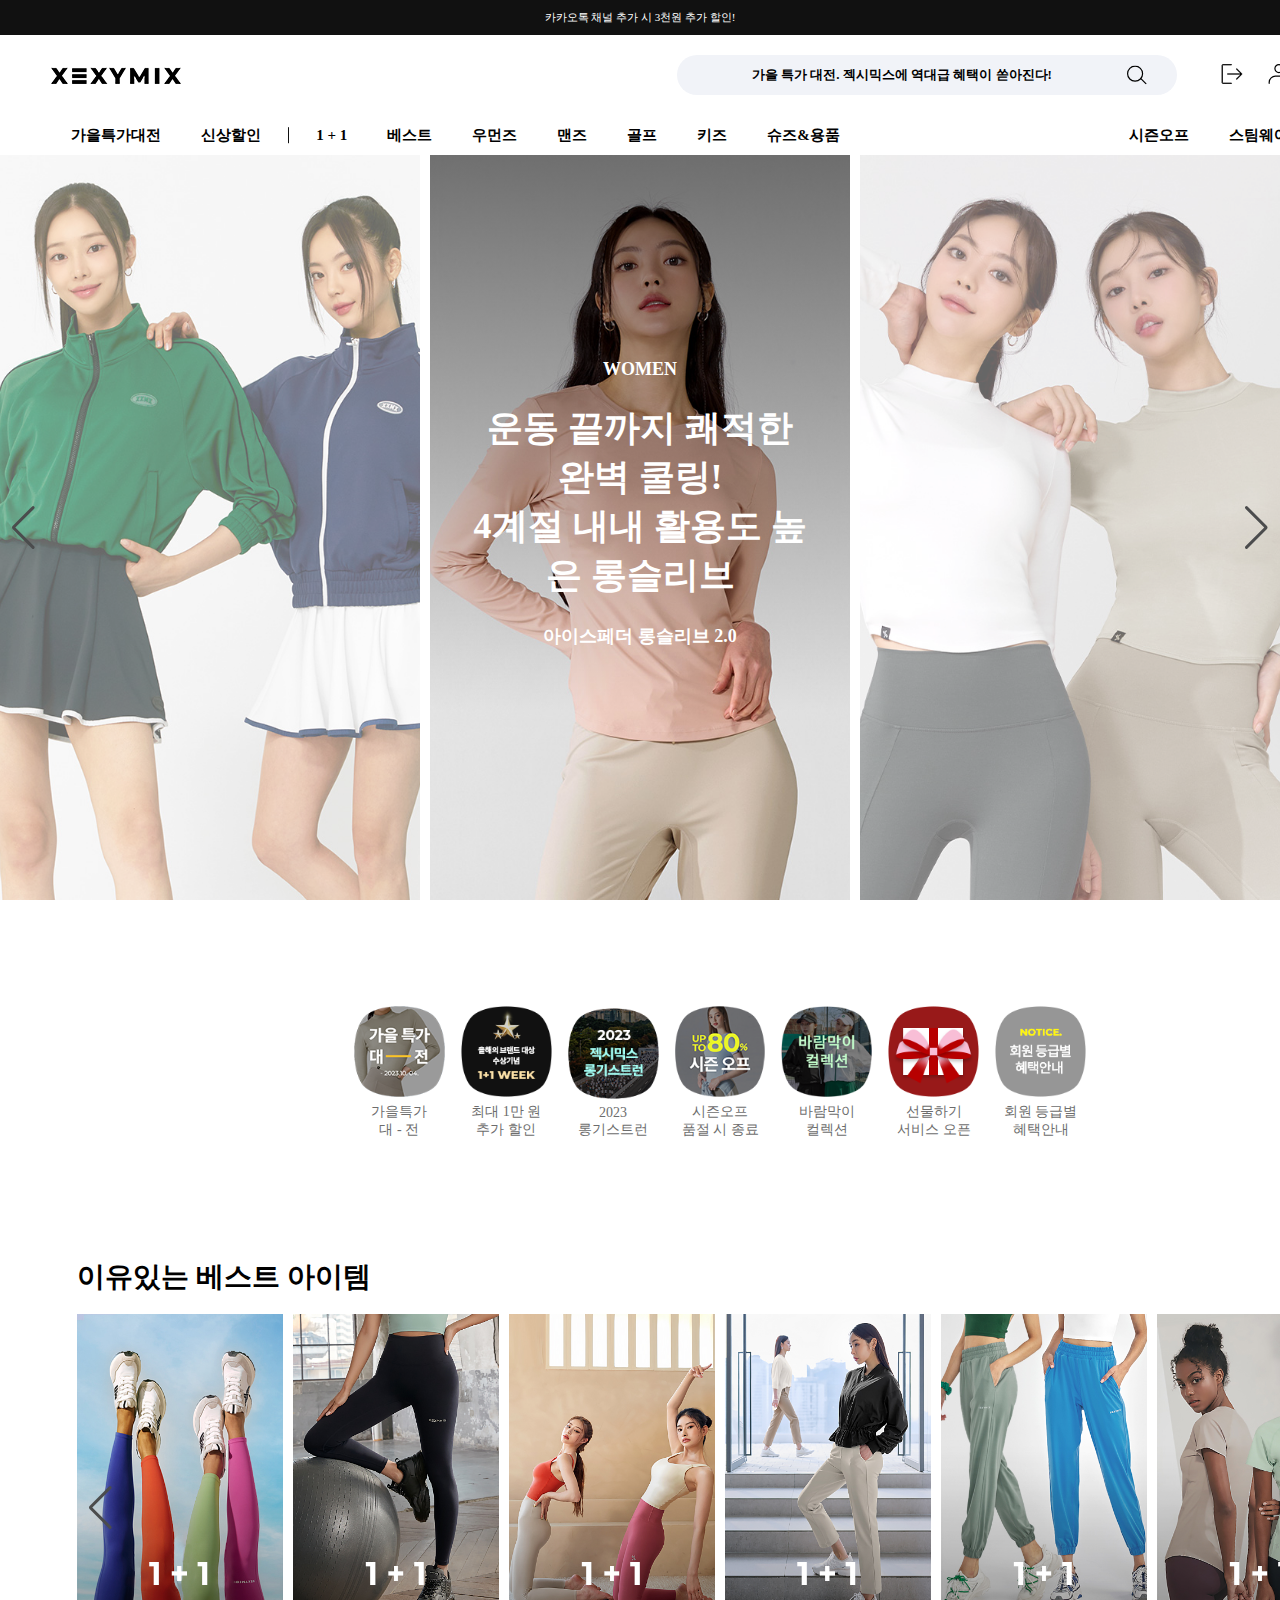
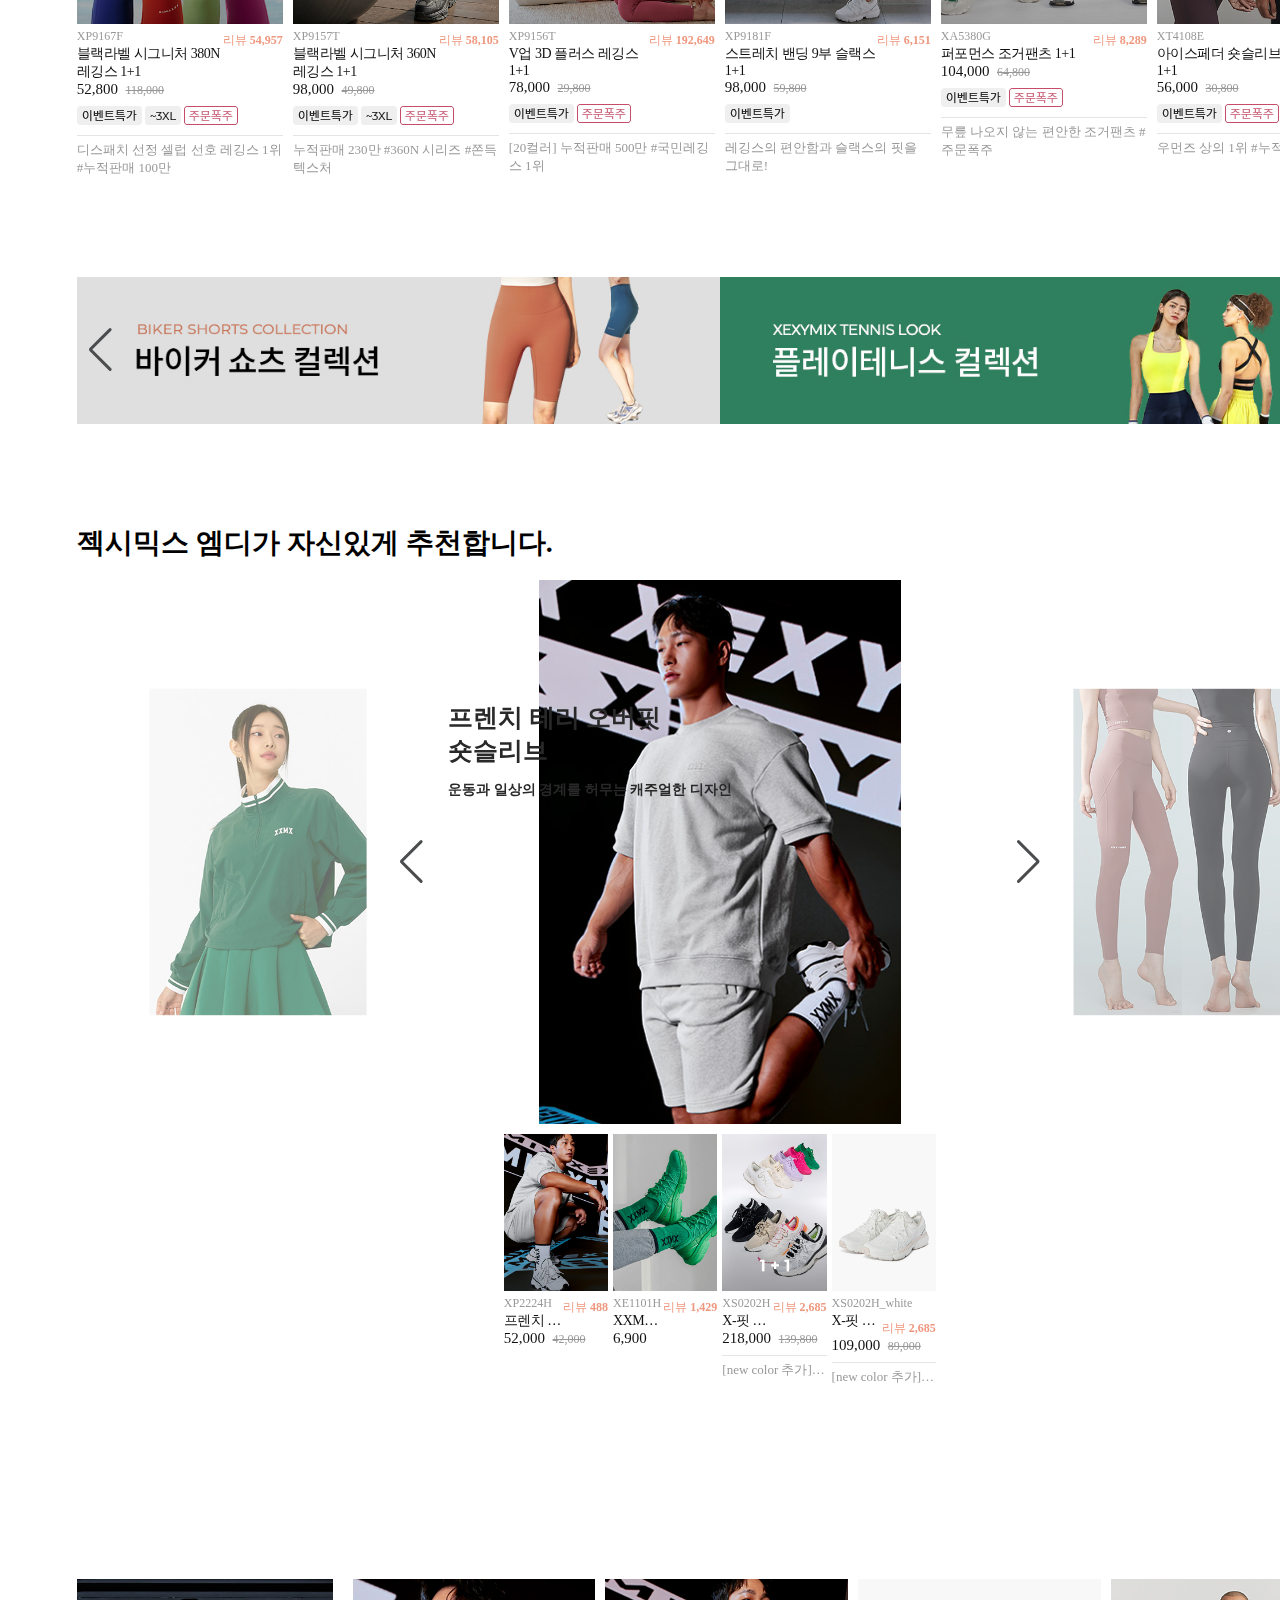
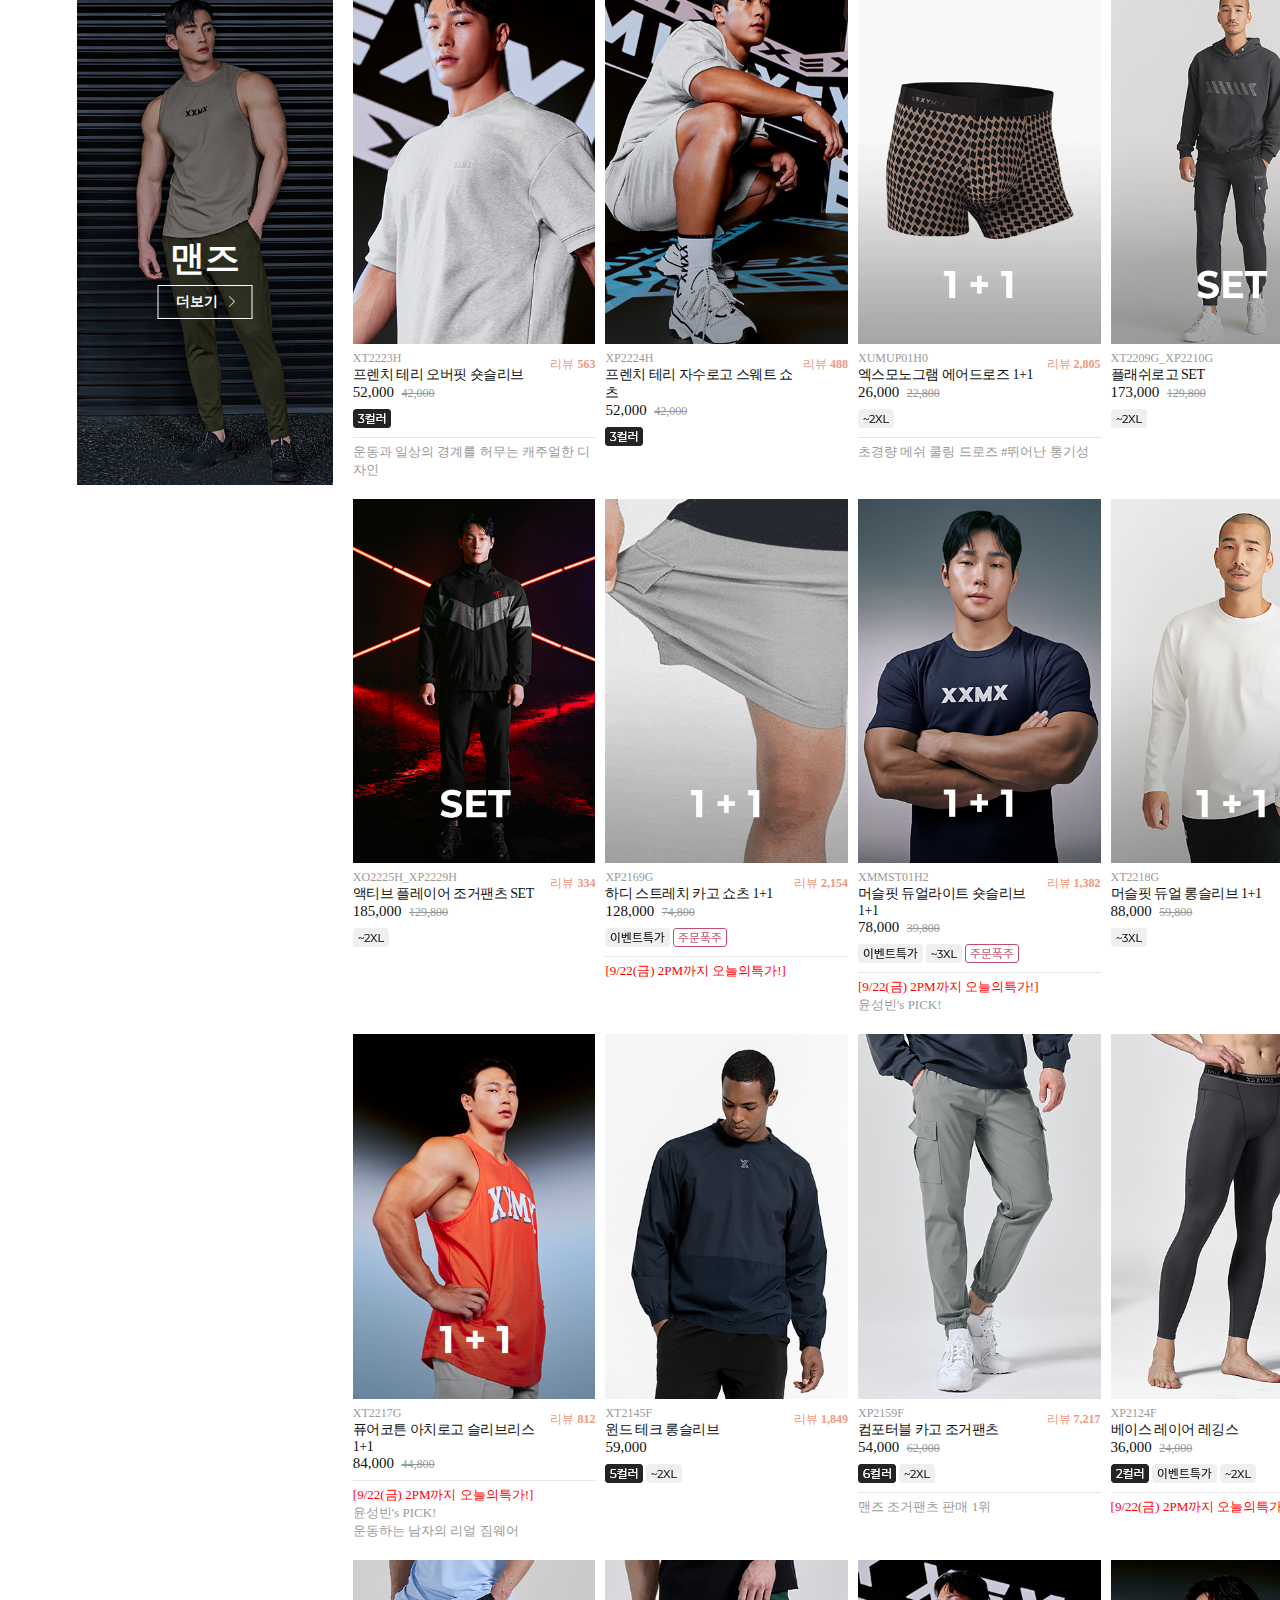
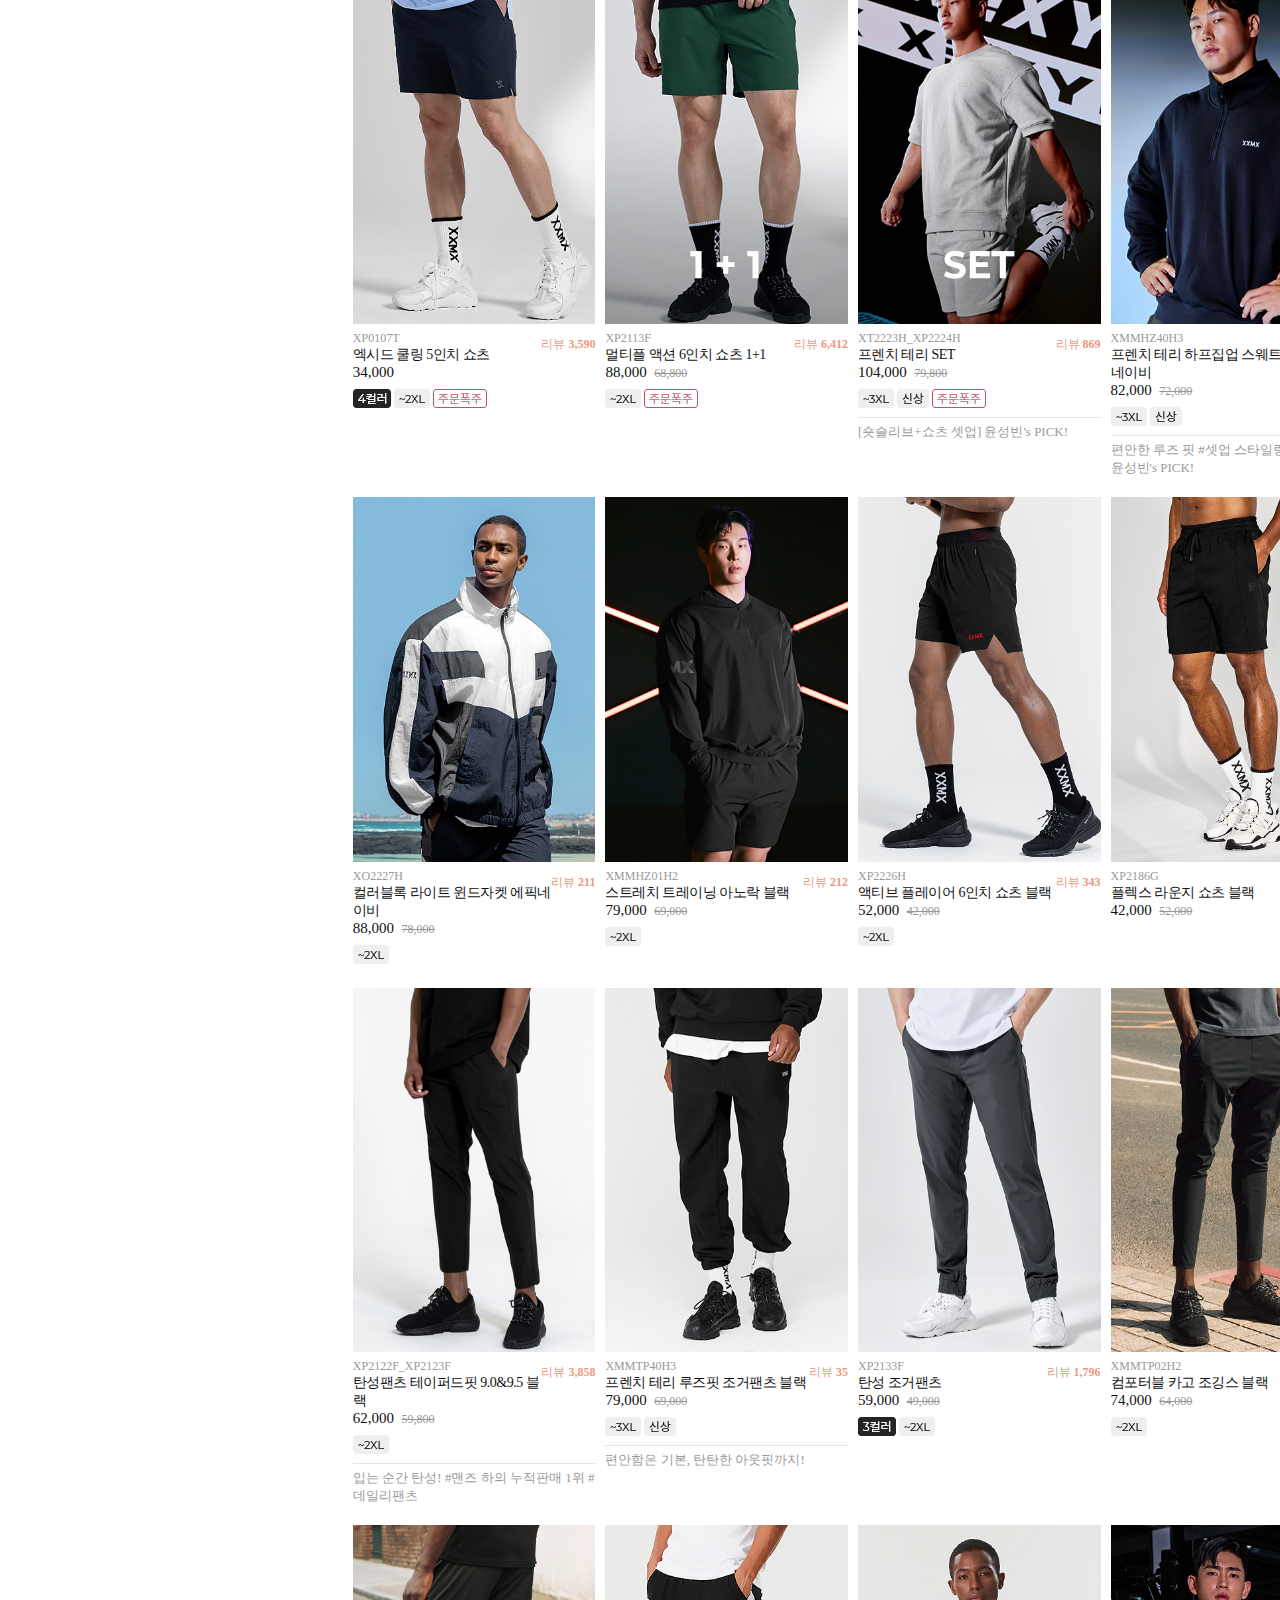
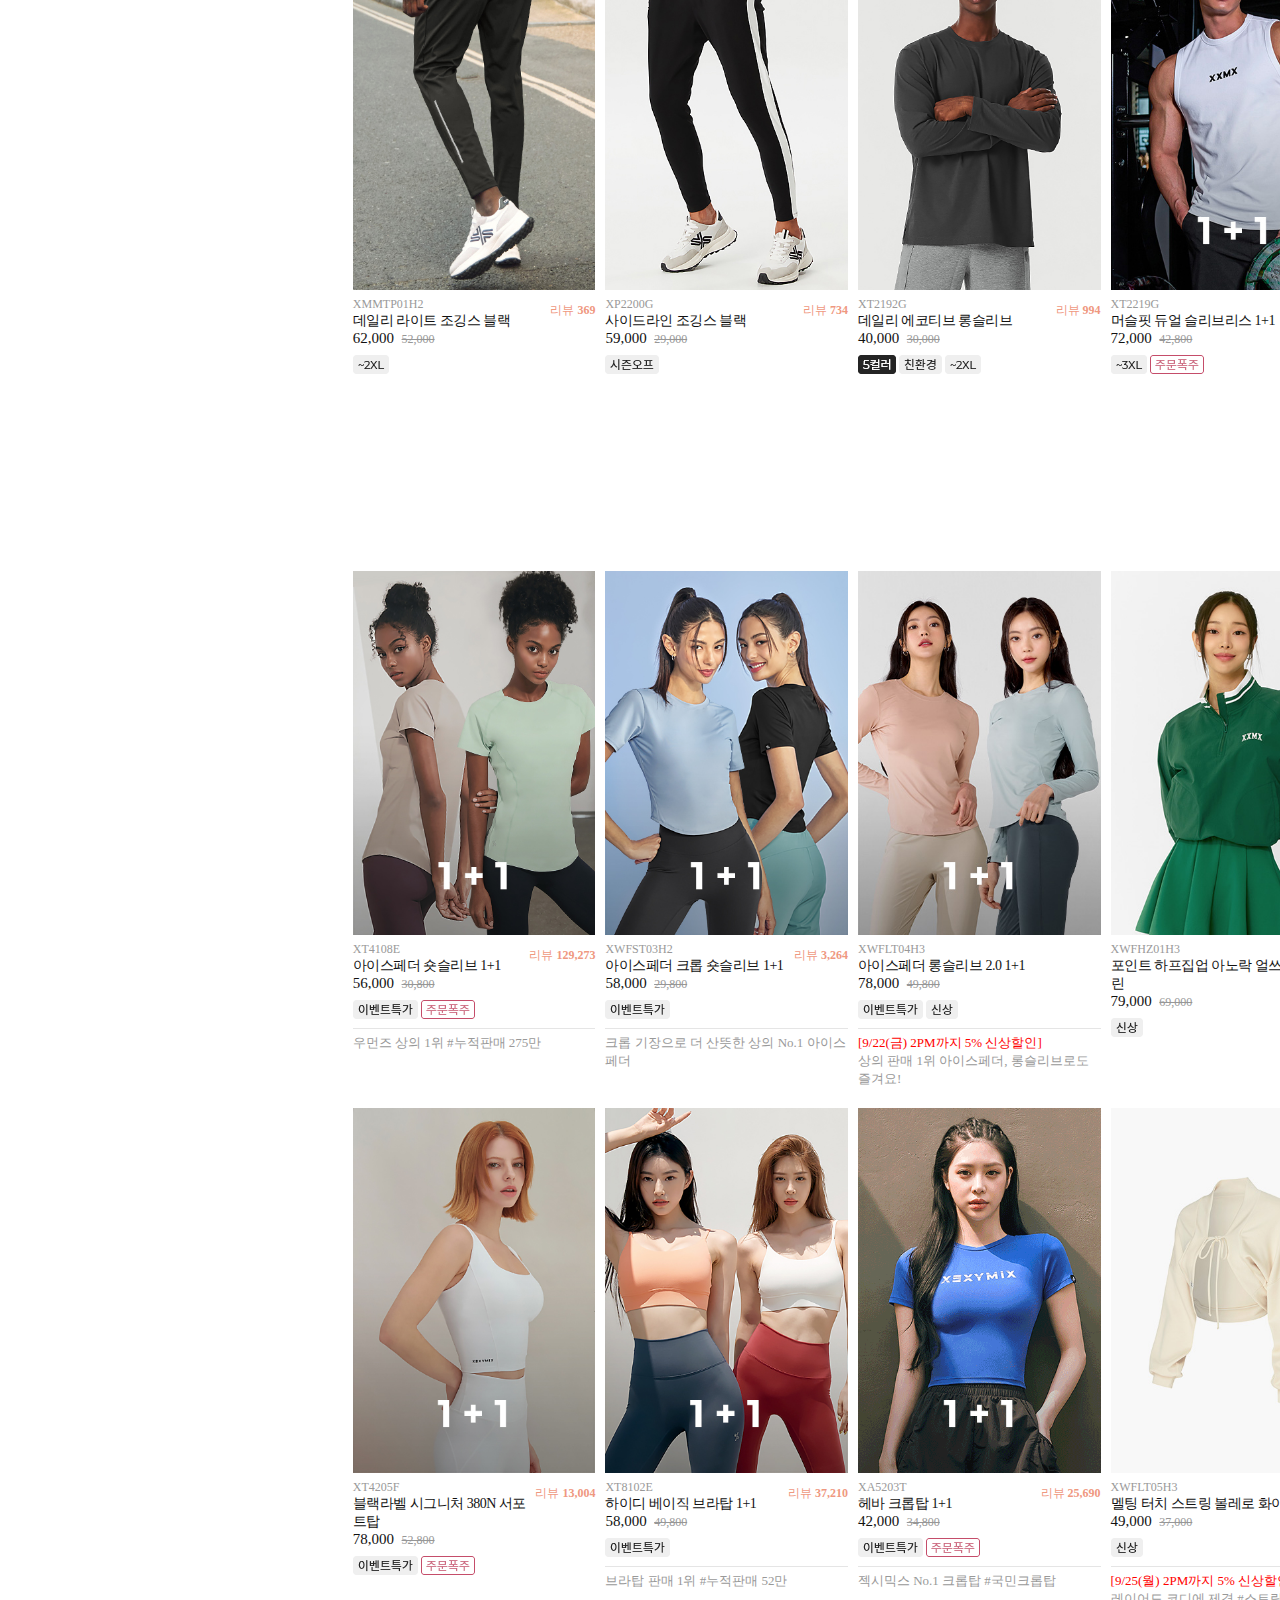
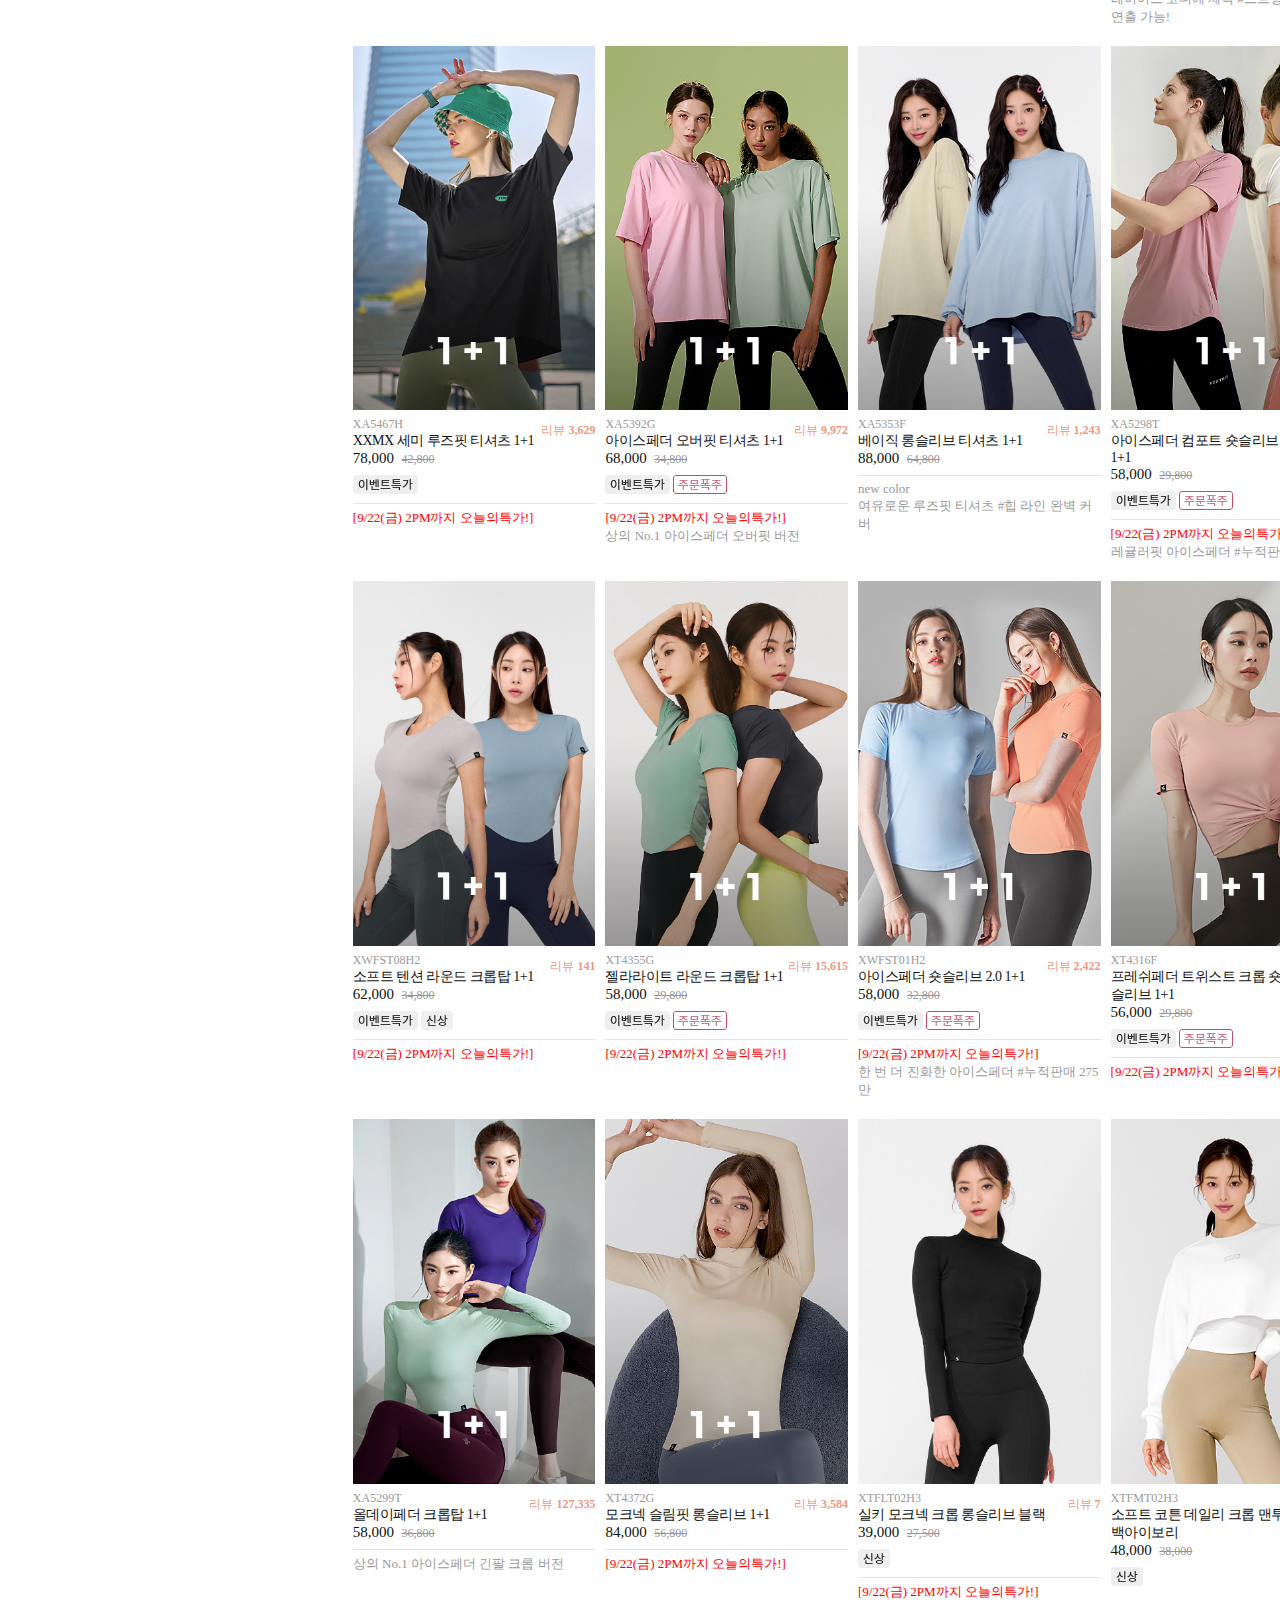
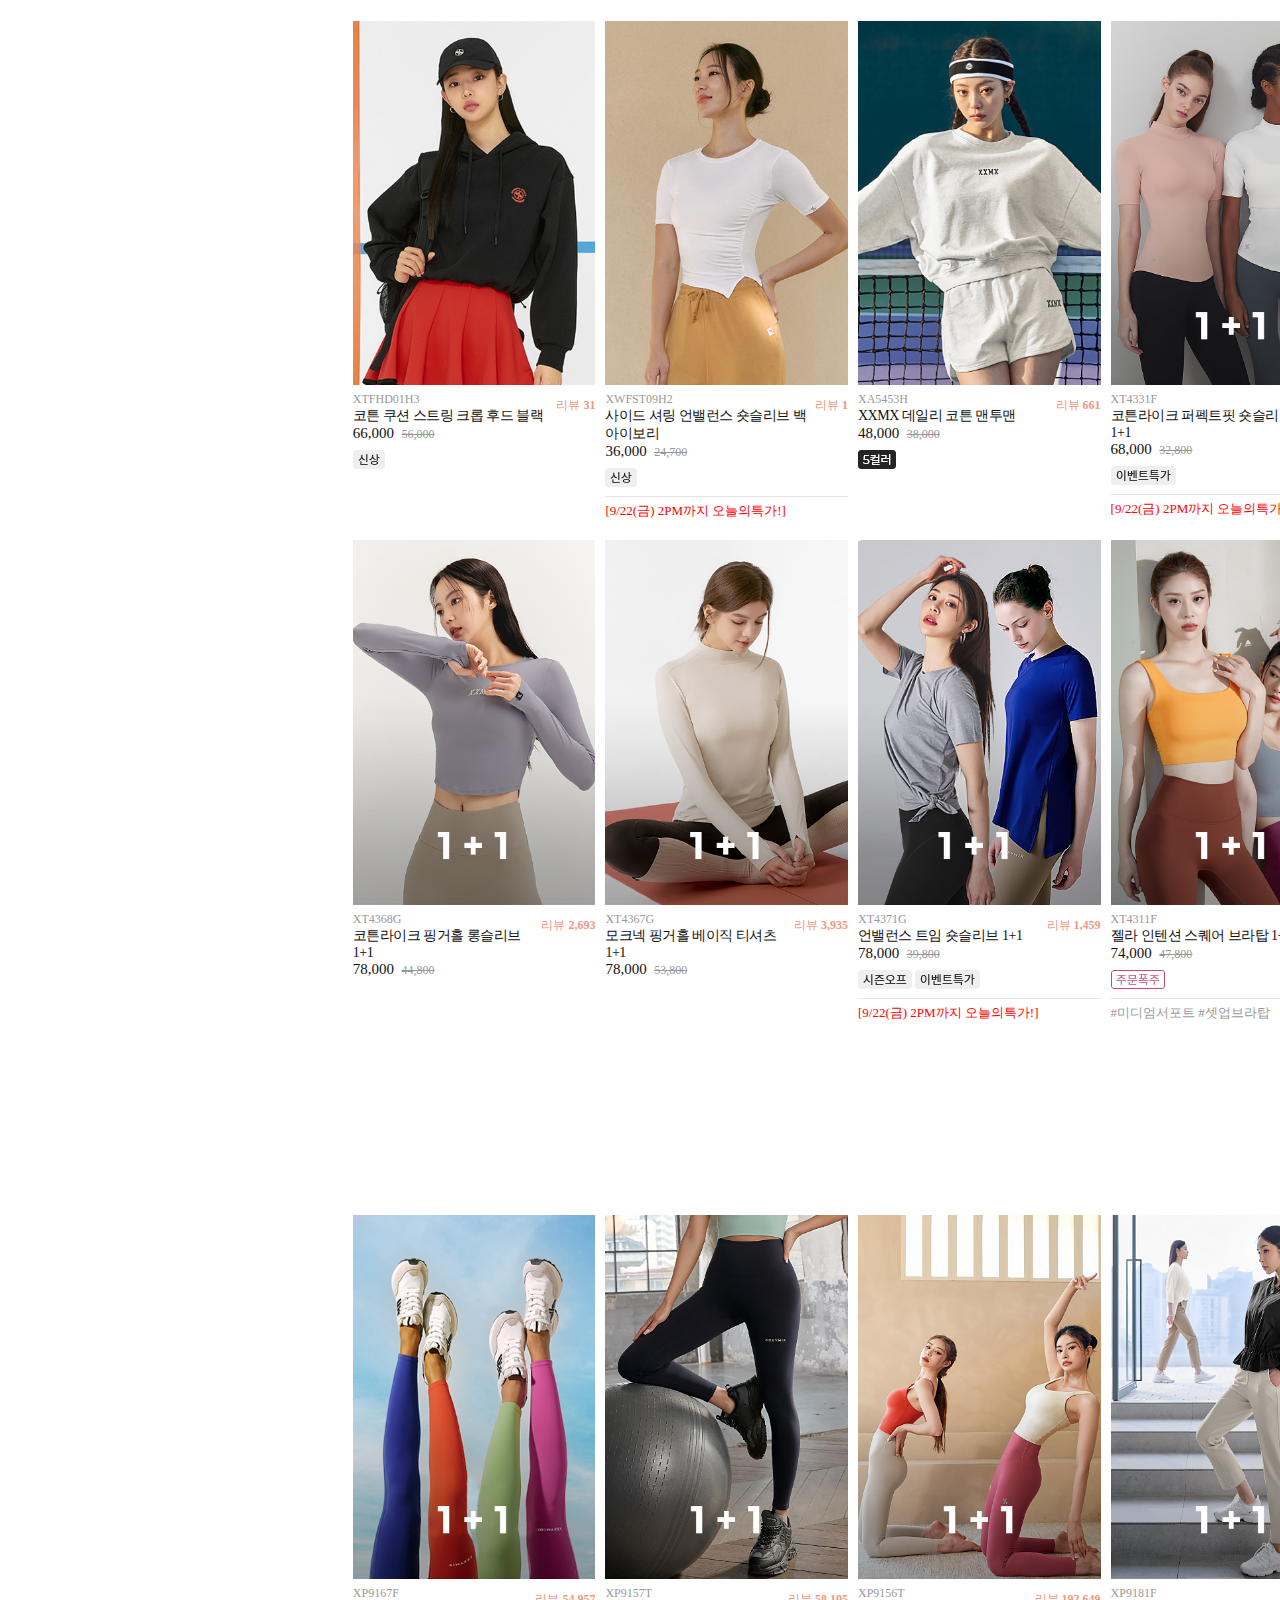
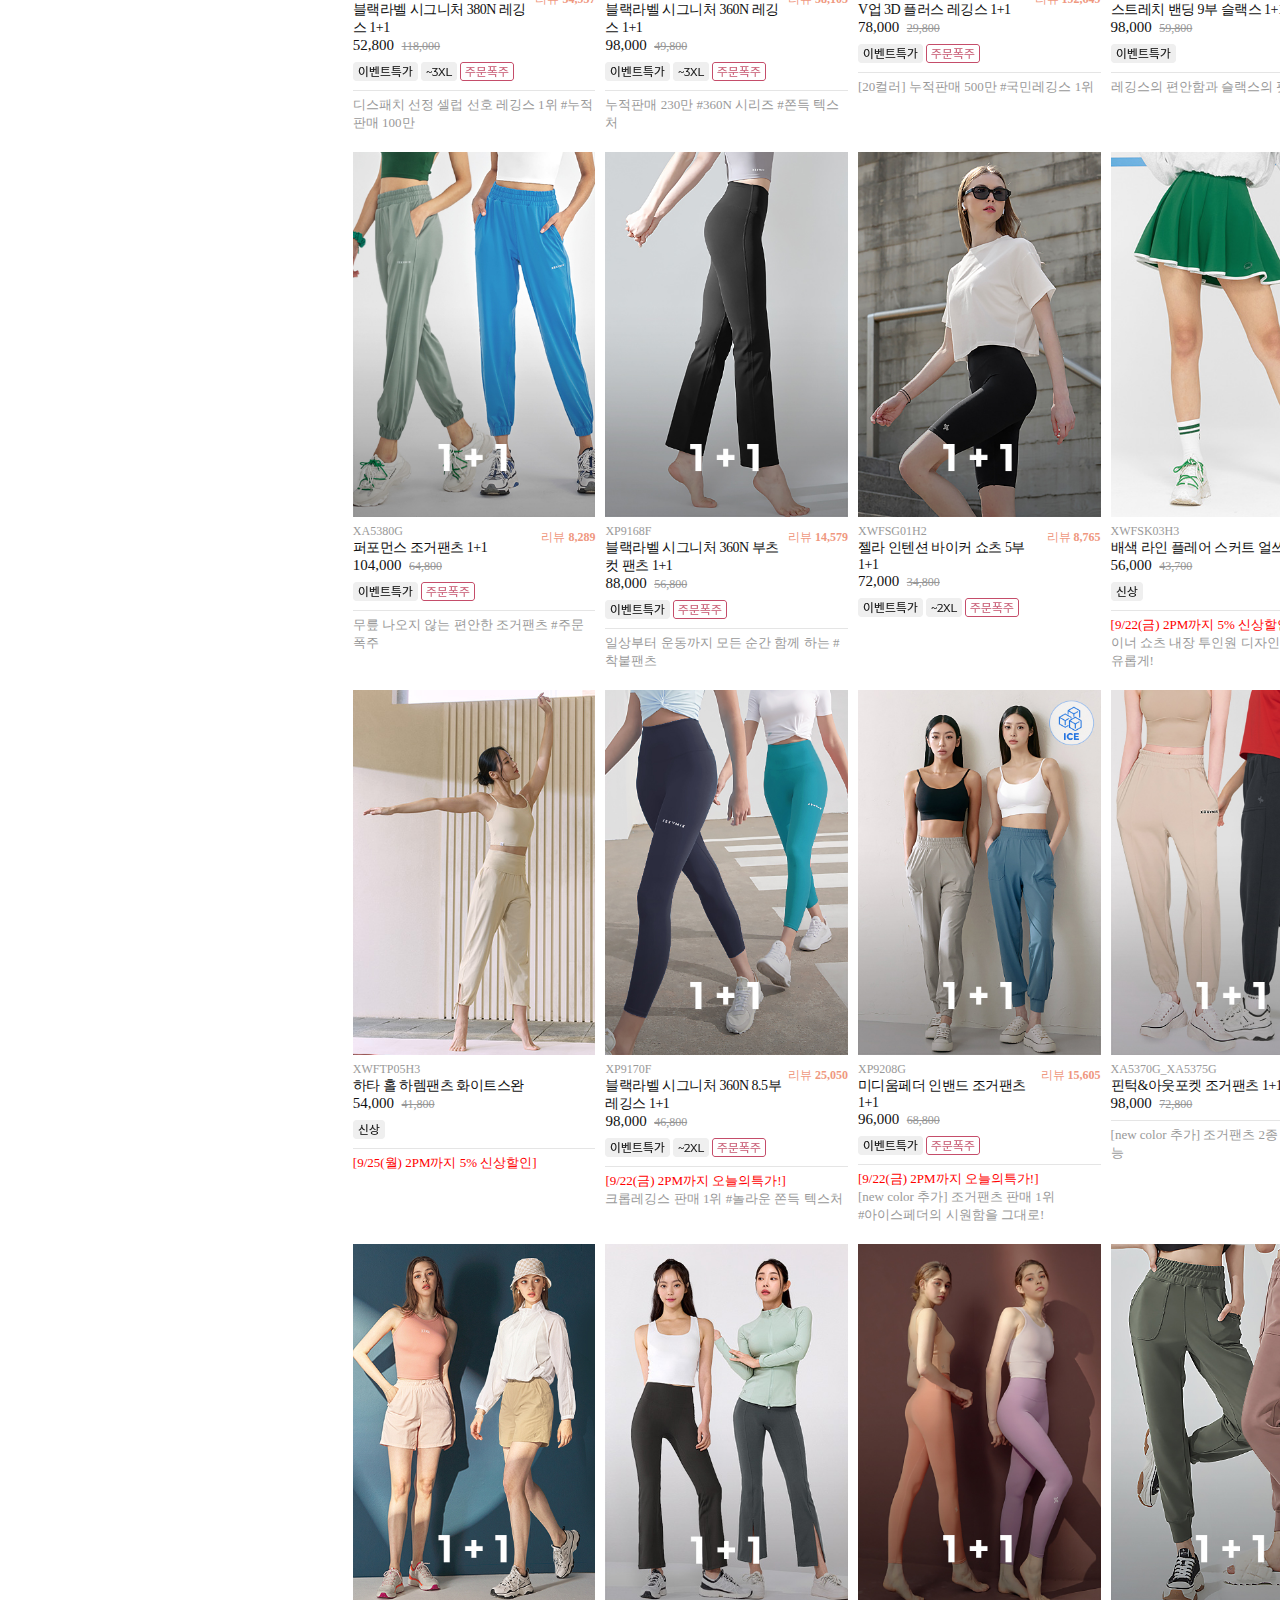
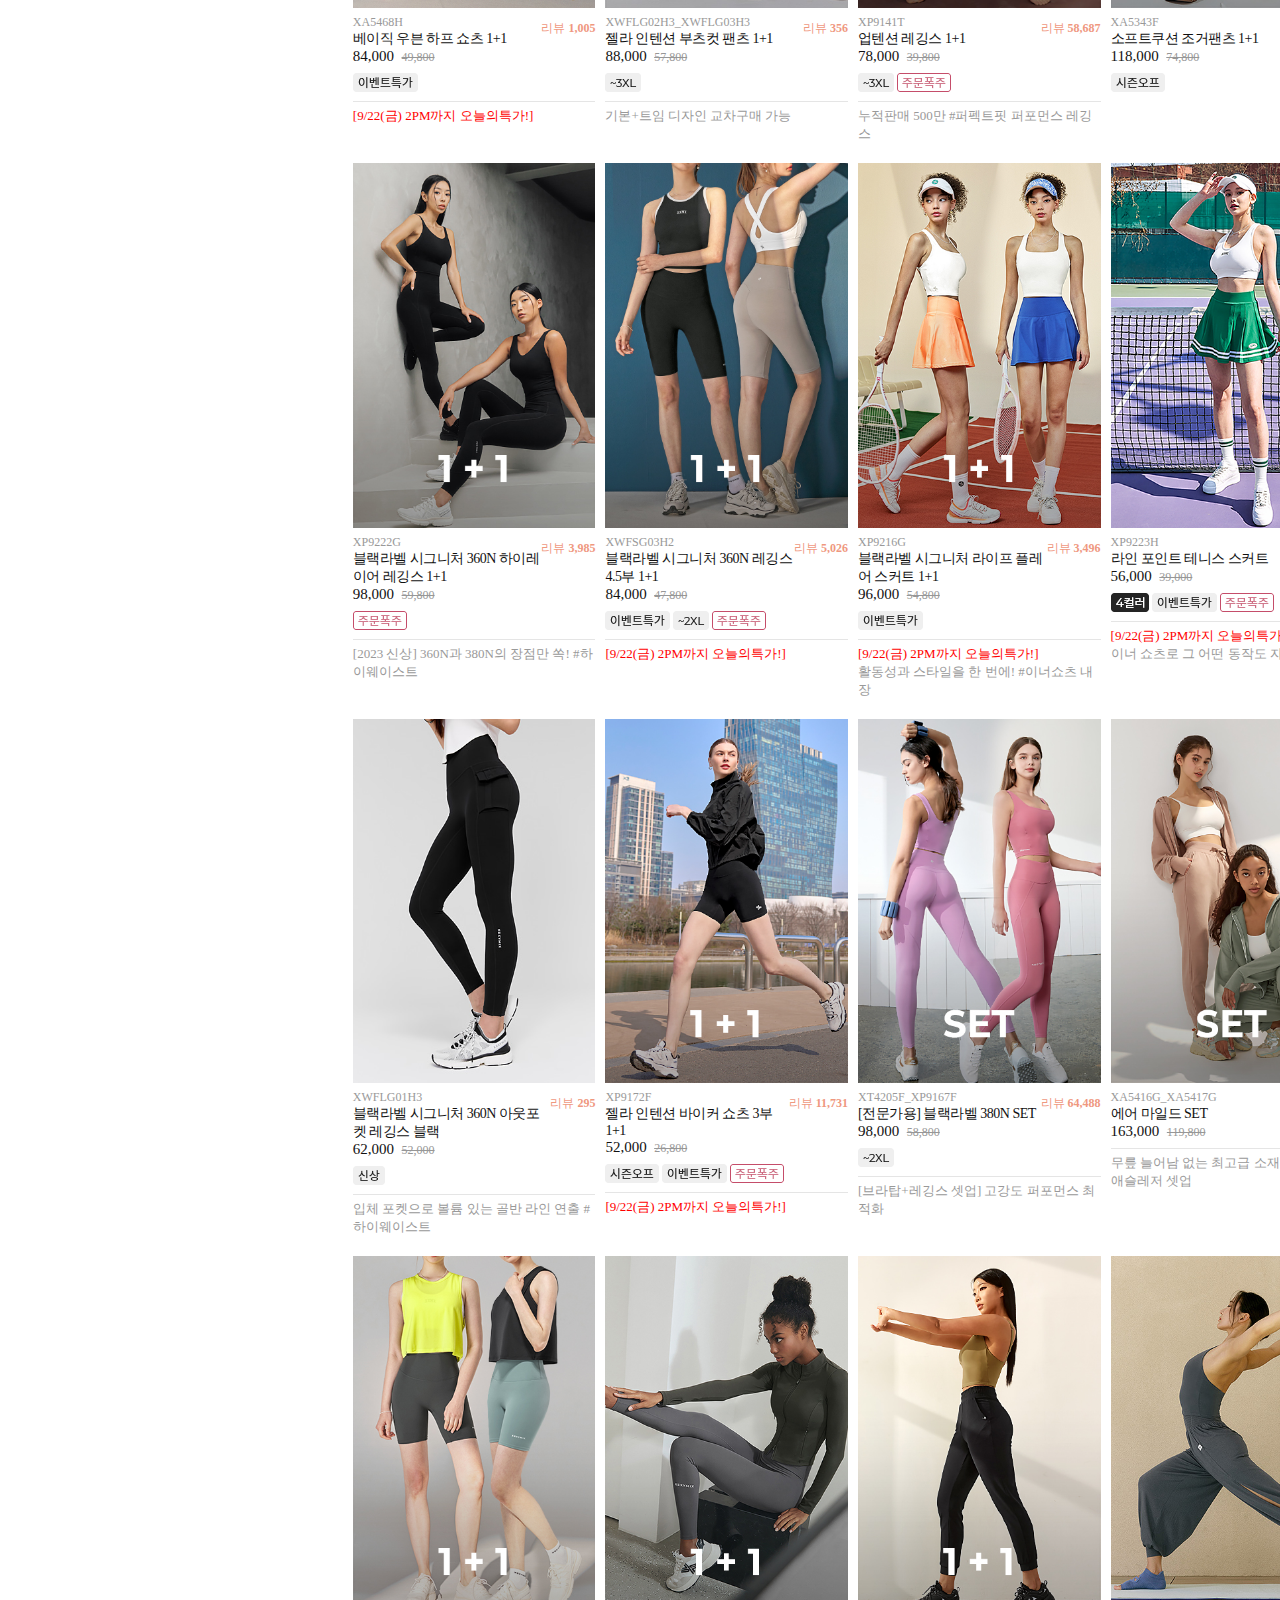
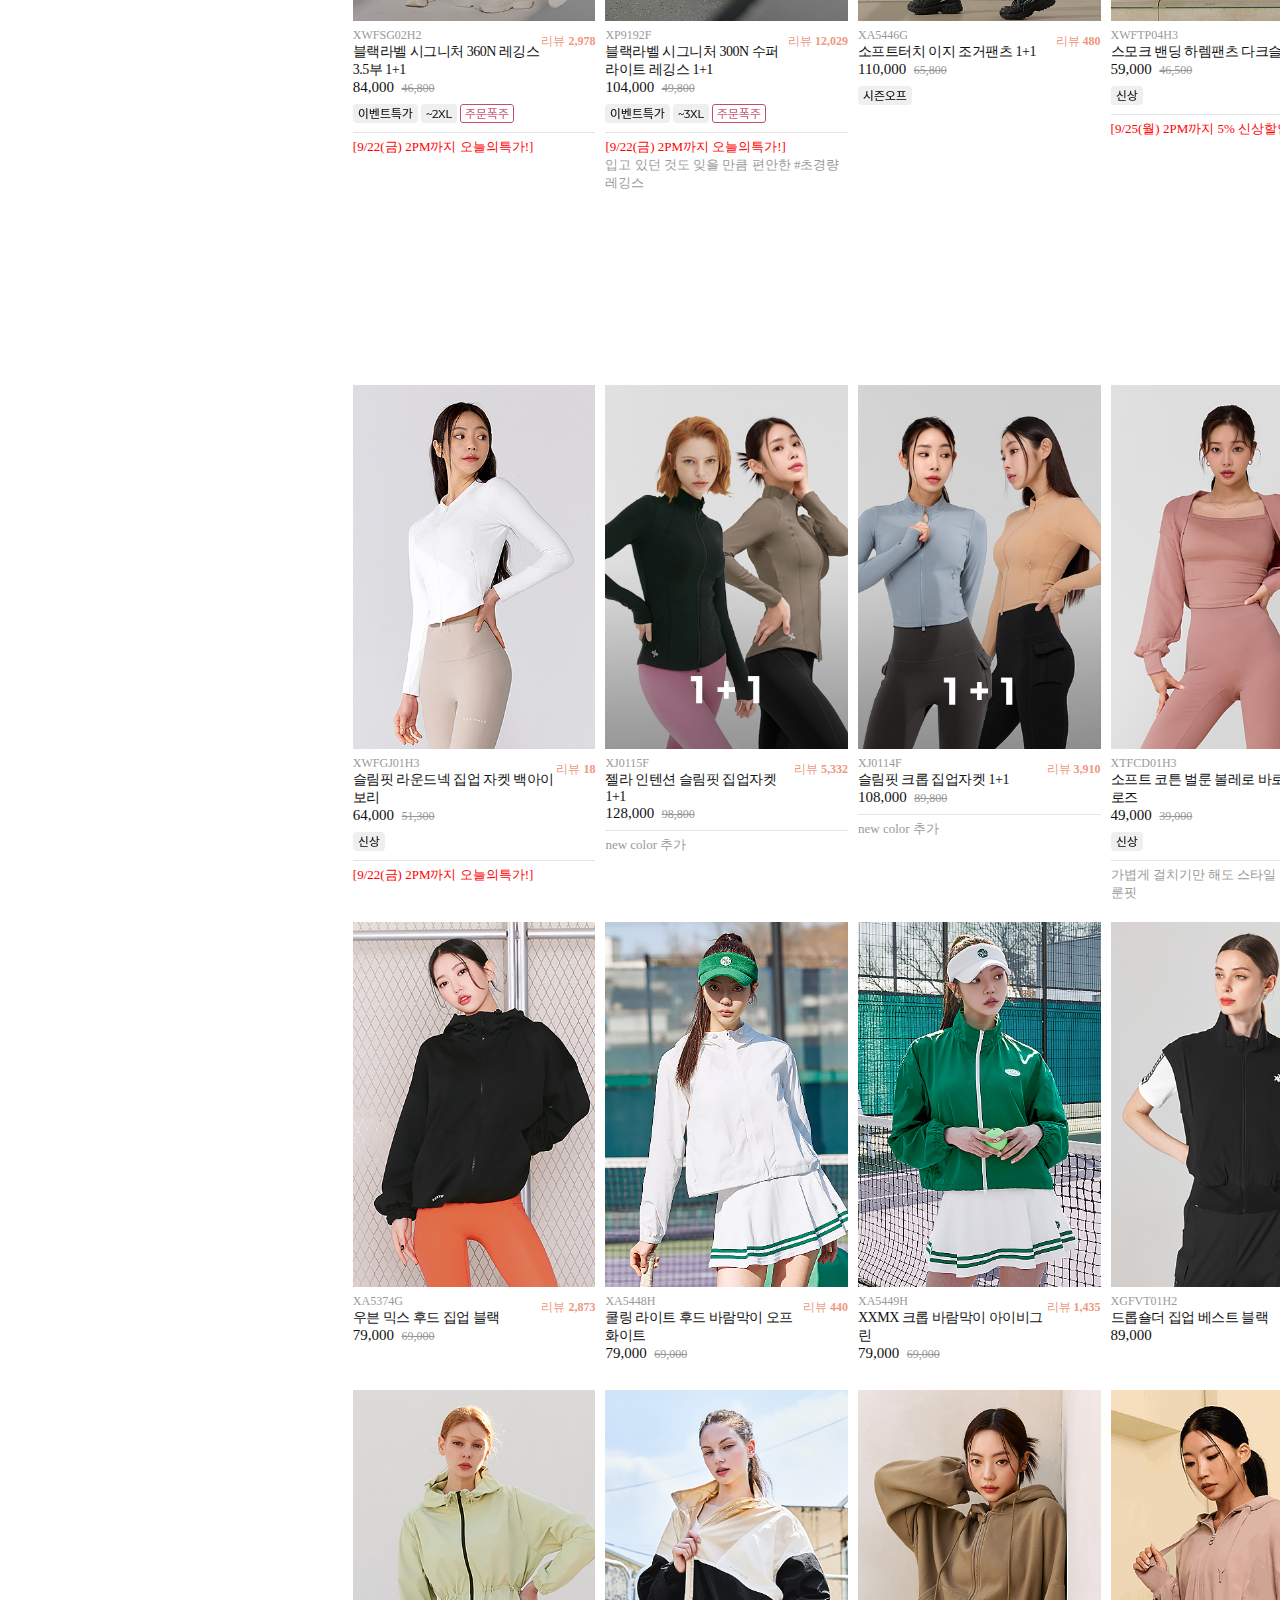
==== index.html @ a6fa6feb "[Feat] 첫 커밋" ====
<!DOCTYPE html>
<html lang="en">
<head>
    <meta charset="UTF-8">
    <meta name="viewport" content="width=device-width, initial-scale=1.0">
    <title>xexymix</title>
    <link rel="shortcut icon" href="https://www.xexymix.com/design/xexymix/image/common/xexymix.ico" type="image/x-icon">
    <link rel="stylesheet" href="./css/common.css">
    <link rel="stylesheet" href="./css/h_f.css">
    <link rel="stylesheet" href="./css/index.css">
    <link rel="stylesheet" href="https://cdn.jsdelivr.net/npm/swiper@10/swiper-bundle.min.css" />
    <script src="https://code.jquery.com/jquery-1.12.4.js"></script>
</head>
<body>
<div id="wrap">
    <header>
        <div class="h_banner"><a href="https://pf.kakao.com/_VGxmxeu">카카오톡 채널 추가 시 3천원 추가 할인!</a></div>
        <div class="h_top w_h_f">
            <div class="logo"><a href="./index.html">xemix</a></div>
            <div class="h_t_R">
                <div class="search_box">
                    <div class="search_txt"><a href="#">가을 특가 대전. 젝시믹스에 역대급 혜택이 쏟아진다!</a></div>
                    <div class="search_txt"><a href="#">오늘의 신상. 입는 순간 느껴지는 기분 좋은 편안함. </a></div>
                    <div class="search_txt"><a href="#">2023 올해의 브랜드 대상 수상 기념 1+1</a></div>
                    <div class="search_txt"><a href="#">3년 연속 애슬레저 1위의 자부심. 젝시믹스 베스트 특가전</a></div>
                    <div class="search_txt"><a href="#">당신의 여름을 더 다이나믹하게! Summer Activity!</a></div>
                    <div class="search_txt"><a href="#">카카오톡 채널 추가 시 3천원 추가 할인!</a></div>
                    <svg data-name="*ic_header_search" xmlns="http://www.w3.org/2000/svg" width="19.748" height="18.849" viewBox="0 0 19.748 18.849">
                        <g data-name="Path 113" style="fill:none">
                            <path d="M8.1 0A8.1 8.1 0 1 1 0 8.1 8.1 8.1 0 0 1 8.1 0z" style="stroke:none"/>
                            <path d="M8.096 1.2A6.904 6.904 0 0 0 1.2 8.096a6.904 6.904 0 0 0 6.896 6.896 6.904 6.904 0 0 0 6.896-6.896A6.904 6.904 0 0 0 8.096 1.2m0-1.2a8.096 8.096 0 1 1 0 16.192A8.096 8.096 0 0 1 8.096 0z" style="fill:#000;stroke:none"/>
                        </g>
                        <path data-name="Path 114" d="m1 1 5 5" transform="translate(12.9 12)" style="stroke:#000;stroke-linecap:round;stroke-width:1.2px;fill:none"/>
                    </svg>                
                </div>
                <ul class="h_t_icon_box">
                    <li>
                        <svg xmlns="http://www.w3.org/2000/svg" width="28" height="28" viewBox="0 0 28 28">
                            <g data-name="*ic_header_logout">
                                <path data-name="Rectangle 2119" style="opacity:.5;fill:none" d="M0 0h28v28H0z"/>
                                <g data-name="Group 1783">
                                    <path data-name="Path 1909" d="M10.045 19.068h-8.59a.456.456 0 0 1-.477-.432V1.364a.456.456 0 0 1 .477-.432h8.591V.5H1.455a.913.913 0 0 0-.955.864v17.272a.913.913 0 0 0 .955.864h8.591z" transform="translate(4.5 4)" style="stroke:#000;stroke-width:.8px;fill:none"/>
                                    <path data-name="Path 1910" d="M184.909 125.769a.682.682 0 0 0 .682.682h12.321l-3.839 3.82a.682.682 0 1 0 .964.964l5-4.983a.683.683 0 0 0 0-.964l-5-4.959a.682.682 0 0 0-.964.964l3.839 3.795h-12.321a.682.682 0 0 0-.682.682z" transform="translate(-174.909 -111.778)" style="stroke:#fff;stroke-width:.2px"/>
                                </g>
                            </g>
                        </svg>
                    </li><!--login-->
                    <li>
                        <svg xmlns="http://www.w3.org/2000/svg" width="28" height="28" viewBox="0 0 28 28">
                            <g data-name="*ic_header_recent">
                                <path data-name="Rectangle 2075" style="opacity:.5;fill:none" d="M0 0h28v28H0z"/>
                                <g data-name="*mypage">
                                    <path data-name="Path 1203" d="M.5 18.354v-1.143a6.2 6.2 0 0 1 6.415-5.968h6.677a6.2 6.2 0 0 1 6.415 5.968v1.142" transform="translate(3.681 4.951)" style="stroke-linecap:round;stroke-miterlimit:10;stroke:#000;stroke-width:1.2px;fill:none"/>
                                    <g data-name="Ellipse 313" transform="translate(9.301 4)" style="stroke:#000;stroke-width:1.2px;fill:none">
                                        <circle cx="4.6" cy="4.6" r="4.6" style="stroke:none"/>
                                        <circle cx="4.6" cy="4.6" r="4" style="fill:none"/>
                                    </g>
                                </g>
                            </g>
                        </svg>
                    </li><!--mypage-->
                    <li>
                        <svg xmlns="http://www.w3.org/2000/svg" width="28" height="28" viewBox="0 0 28 28">
                        <g data-name="*ic_header_recent">
                            <g data-name="Group 1779">
                                <path data-name="Path 1387" d="M16.888 20.188H3.8a3.308 3.308 0 0 1-3.3-3.3V3.8A3.308 3.308 0 0 1 3.8.5h13.088a3.309 3.309 0 0 1 3.3 3.3v13.089" transform="translate(3.062 4)" style="stroke-linejoin:round;stroke:#000;stroke-linecap:round;stroke-width:1.2px;fill:none"/>
                                <path data-name="Path 1389" d="M4.915 9.4h5.344V2.131" transform="translate(3.742 6.491)" style="stroke-linejoin:round;stroke:#000;stroke-linecap:round;stroke-width:1.2px;fill:none"/>
                                <path data-name="Path 1776" d="M3.328 0 2.213 2.165 0 1.08" transform="rotate(18.01 -46.39 77.968)" style="stroke-miterlimit:10;stroke:#000;stroke-linecap:round;stroke-width:1.2px;fill:none"/>
                            </g>
                            <path data-name="Rectangle 2075" style="opacity:.5;fill:none" d="M0 0h28v28H0z"/>
                        </g>
                    </svg>
                    </li><!--history-->
                    <li>
                        <svg xmlns="http://www.w3.org/2000/svg" width="28" height="28" viewBox="0 0 28 28">
                            <g id="_ic_header_cart" data-name="*ic_header_cart" transform="translate(-330 -15)">
                            <rect id="Rectangle_91" data-name="Rectangle 91" width="28" height="28" transform="translate(330 15)" fill="#fff" opacity="0"/>
                            <g id="_ic_shopping" data-name="*ic_shopping" transform="translate(334 16.374)">
                                <path id="Path_1411" data-name="Path 1411" d="M18.634,22.135H1.218a.682.682,0,0,1-.715-.7L1.884,5.752a.694.694,0,0,1,.714-.6H17.252a.7.7,0,0,1,.715.6L19.349,21.43A.682.682,0,0,1,18.634,22.135Z" transform="translate(0.075 0.772)" fill="none" stroke="#000" stroke-linecap="round" stroke-linejoin="round" stroke-width="1.1"/>
                                <path id="Path_1412" data-name="Path 1412" d="M5.179,7.888V2.271A1.714,1.714,0,0,1,6.829.5h4.79a1.714,1.714,0,0,1,1.65,1.771V7.888" transform="translate(0.776 1.125)" fill="none" stroke="#000" stroke-linecap="round" stroke-linejoin="round" stroke-width="1.1"/>
                            </g>
                            </g>
                        </svg>
                    </li><!--cart-->
                </div>
            </ul>
        </div>
        <div class="h_bot">
            <div class="w_h_f">
                <ul class="h_b_nav_L">
                    <li class="h_b logo"><a href="./index.html">xemix</a></li>
                    <li><a href="#">가을특가대전</a></li>
                    <li><a href="#">신상할인</a></li>
                    <li><a href="#">1 + 1</a></li>
                    <li><a href="#">베스트</a></li>
                    <li class="nav_pan_hover">
                        <a href="./cate.html?cate_no=0">우먼즈</a>
                        <ul class="nav_pan_item">
                            <li><a href="#">레깅스</a></li>
                            <li><a href="#">조거팬츠</a></li>
                            <li><a href="#">상의</a></li>
                            <li><a href="#">패드탑</a></li>
                            <li><a href="#">아우터</a></li>
                            <li><a href="#">하의</a></li>
                            <li><a href="#">이너웨어</a></li>
                            <li><a href="#">블랙라벨</a></li>
                            <li><a href="#">스윔웨어</a></li>
                            <li><a href="#">바람막이</a></li>
                            <li><a href="#">테니스룩</a></li>
                        </ul>
                    </li>
                    <li class="nav_pan_hover">
                        <a href="./cate.html?cate_no=1">맨즈</a>
                        <ul class="nav_pan_item">
                            <li><a href="#">신상</a></li>
                            <li><a href="#">상의</a></li>
                            <li><a href="#">아우터</a></li>
                            <li><a href="#">하의</a></li>
                            <li><a href="#">슬랙스</a></li>
                            <li><a href="#">조거팬츠</a></li>
                            <li><a href="#">탄성팬츠</a></li>
                            <li><a href="#">이너웨어</a></li>
                            <li><a href="#">블랙라벨</a></li>
                            <li><a href="#">스윔웨어</a></li>
                        </ul>
                    </li>
                    <li class="nav_pan_hover">
                        <a href="./cate.html?cate_no=2">골프</a>
                        <ul class="nav_pan_item">
                            <li><a href="#">우먼즈</a></li>
                            <li><a href="#">맨즈</a></li>
                            <li><a href="#">용품</a></li>
                        </ul>
                    </li>
                    <li class="nav_pan_hover">
                        <a href="./cate.html?cate_no=3">키즈</a>
                        <ul class="nav_pan_item">
                            <li><a href="#">상의</a></li>
                            <li><a href="#">아우터</a></li>
                            <li><a href="#">하의</a></li>
                            <li><a href="#">슈즈&용품</a></li>
                            <li><a href="#">스윔웨어</a></li>
                        </ul>
                    </li>
                    <li class="nav_pan_hover">
                        <a href="./cate.html?cate_no=4">슈즈&용품</a>
                        <ul class="nav_pan_item">
                            <li><a href="#">슈즈</a></li>
                            <li><a href="#">용품</a></li>
                            <li><a href="#">코스메틱</a></li>
                        </ul>
                    </li>
                </ul>
                <ul class="h_b_nav_R">
                    <li><a href="#">시즌오프</a></li>
                    <li><a href="#">스팀웨어</a></li>
                    <li class="nav_pan_hover">
                        <a href="#">커뮤니티</a>
                        <ul class="nav_pan_item">
                            <li><a href="#">이벤트</a></li>
                            <li><a href="#">공지사항</a></li>
                            <li><a href="#">고객만족센터</a></li>
                            <li><a href="#">실시간 포토리뷰</a></li>
                            <li><a href="#">웹진</a></li>
                            <li><a href="#">젝시무비</a></li>
                        </ul>
                    </li>
                    <li>
                        <a href="#" class="h_b icon_box">
                            <svg data-name="*ic_header_search" xmlns="http://www.w3.org/2000/svg" width="19.748" height="18.849" viewBox="0 0 19.748 18.849">
                                <g data-name="Path 113" style="fill:none">
                                    <path d="M8.1 0A8.1 8.1 0 1 1 0 8.1 8.1 8.1 0 0 1 8.1 0z" style="stroke:none"/>
                                    <path d="M8.096 1.2A6.904 6.904 0 0 0 1.2 8.096a6.904 6.904 0 0 0 6.896 6.896 6.904 6.904 0 0 0 6.896-6.896A6.904 6.904 0 0 0 8.096 1.2m0-1.2a8.096 8.096 0 1 1 0 16.192A8.096 8.096 0 0 1 8.096 0z" style="fill:#000;stroke:none"/>
                                </g>
                                <path data-name="Path 114" d="m1 1 5 5" transform="translate(12.9 12)" style="stroke:#000;stroke-linecap:round;stroke-width:1.2px;fill:none"/>
                            </svg>    
                        </a>
                    </li>
                    <li>
                        <a href="#"class="h_b icon_box">
                            <svg xmlns="http://www.w3.org/2000/svg" width="28" height="28" viewBox="0 0 28 28">
                                <g data-name="*ic_header_logout">
                                    <path data-name="Rectangle 2119" style="opacity:.5;fill:none" d="M0 0h28v28H0z"/>
                                    <g data-name="Group 1783">
                                        <path data-name="Path 1909" d="M10.045 19.068h-8.59a.456.456 0 0 1-.477-.432V1.364a.456.456 0 0 1 .477-.432h8.591V.5H1.455a.913.913 0 0 0-.955.864v17.272a.913.913 0 0 0 .955.864h8.591z" transform="translate(4.5 4)" style="stroke:#000;stroke-width:.8px;fill:none"/>
                                        <path data-name="Path 1910" d="M184.909 125.769a.682.682 0 0 0 .682.682h12.321l-3.839 3.82a.682.682 0 1 0 .964.964l5-4.983a.683.683 0 0 0 0-.964l-5-4.959a.682.682 0 0 0-.964.964l3.839 3.795h-12.321a.682.682 0 0 0-.682.682z" transform="translate(-174.909 -111.778)" style="stroke:#fff;stroke-width:.2px"/>
                                    </g>
                                </g>
                            </svg>
                        </a>
                    </li><!--login-->
                    <li>
                        <a href="#"class="h_b icon_box">
                            <svg xmlns="http://www.w3.org/2000/svg" width="28" height="28" viewBox="0 0 28 28">
                                <g data-name="*ic_header_recent">
                                    <path data-name="Rectangle 2075" style="opacity:.5;fill:none" d="M0 0h28v28H0z"/>
                                    <g data-name="*mypage">
                                        <path data-name="Path 1203" d="M.5 18.354v-1.143a6.2 6.2 0 0 1 6.415-5.968h6.677a6.2 6.2 0 0 1 6.415 5.968v1.142" transform="translate(3.681 4.951)" style="stroke-linecap:round;stroke-miterlimit:10;stroke:#000;stroke-width:1.2px;fill:none"/>
                                        <g data-name="Ellipse 313" transform="translate(9.301 4)" style="stroke:#000;stroke-width:1.2px;fill:none">
                                            <circle cx="4.6" cy="4.6" r="4.6" style="stroke:none"/>
                                            <circle cx="4.6" cy="4.6" r="4" style="fill:none"/>
                                        </g>
                                    </g>
                                </g>
                            </svg>
                        </a>
                    </li><!--mypage-->
                    <li>
                        <a href="#"class="h_b icon_box">
                            <svg xmlns="http://www.w3.org/2000/svg" width="28" height="28" viewBox="0 0 28 28">
                                <g data-name="*ic_header_recent">
                                    <g data-name="Group 1779">
                                        <path data-name="Path 1387" d="M16.888 20.188H3.8a3.308 3.308 0 0 1-3.3-3.3V3.8A3.308 3.308 0 0 1 3.8.5h13.088a3.309 3.309 0 0 1 3.3 3.3v13.089" transform="translate(3.062 4)" style="stroke-linejoin:round;stroke:#000;stroke-linecap:round;stroke-width:1.2px;fill:none"/>
                                        <path data-name="Path 1389" d="M4.915 9.4h5.344V2.131" transform="translate(3.742 6.491)" style="stroke-linejoin:round;stroke:#000;stroke-linecap:round;stroke-width:1.2px;fill:none"/>
                                        <path data-name="Path 1776" d="M3.328 0 2.213 2.165 0 1.08" transform="rotate(18.01 -46.39 77.968)" style="stroke-miterlimit:10;stroke:#000;stroke-linecap:round;stroke-width:1.2px;fill:none"/>
                                    </g>
                                    <path data-name="Rectangle 2075" style="opacity:.5;fill:none" d="M0 0h28v28H0z"/>
                                </g>
                            </svg>
                        </a>
                    </svg>
                    </li><!--history-->
                    <li>
                        <a href="#"class="h_b icon_box">
                            <svg xmlns="http://www.w3.org/2000/svg" width="28" height="28" viewBox="0 0 28 28">
                                <g id="_ic_header_cart" data-name="*ic_header_cart" transform="translate(-330 -15)">
                                <rect id="Rectangle_91" data-name="Rectangle 91" width="28" height="28" transform="translate(330 15)" fill="#fff" opacity="0"/>
                                <g id="_ic_shopping" data-name="*ic_shopping" transform="translate(334 16.374)">
                                    <path id="Path_1411" data-name="Path 1411" d="M18.634,22.135H1.218a.682.682,0,0,1-.715-.7L1.884,5.752a.694.694,0,0,1,.714-.6H17.252a.7.7,0,0,1,.715.6L19.349,21.43A.682.682,0,0,1,18.634,22.135Z" transform="translate(0.075 0.772)" fill="none" stroke="#000" stroke-linecap="round" stroke-linejoin="round" stroke-width="1.1"/>
                                    <path id="Path_1412" data-name="Path 1412" d="M5.179,7.888V2.271A1.714,1.714,0,0,1,6.829.5h4.79a1.714,1.714,0,0,1,1.65,1.771V7.888" transform="translate(0.776 1.125)" fill="none" stroke="#000" stroke-linecap="round" stroke-linejoin="round" stroke-width="1.1"/>
                                </g>
                                </g>
                            </svg>
                        </a>
                    </li><!--cart-->
                </ul>
            </div>
            <div class="nav_pan"></div>
        </div>
    </header>
    <main>
        <section class="swiper main_banner">
            <div class="swiper-wrapper">
                <a class="swiper-slide" href="./item.html?cate_no=0&item_no=XWFSK03H3">
                    <img src="./img/main_banner/main_banner_230915_4.jpg" alt="배색라인 플레어 스커트">
                    <div class="item_desc_none"></div>
                    <div class="m_b_item_desc">
                        <h4 class="desc_txt">WOMEN</h4>
                        <h1 class="desc_txt">플레어 라인과 배색 포인트로<br>스윙을 더 돋보이게</h1>
                        <h4 class="desc_txt">배색라인 플레어 스커트</h4>
                    </div>
                </a>
                <a class="swiper-slide" href="./item.html?cate_no=0&item_no=XWFLT04H3">
                    <img src="./img/main_banner/main_banner_230915_3.jpg" alt="아이스페더 롱슬리브 2.0">
                    <div class="item_desc_none"></div>
                    <div class="m_b_item_desc">
                        <h4 class="desc_txt">WOMEN</h4>
                        <h1 class="desc_txt">운동 끝까지 쾌적한 완벽 쿨링!<br>4계절 내내 활용도 높은 롱슬리브</h1>
                        <h4 class="desc_txt">아이스페더 롱슬리브 2.0</h4>
                    </div>
                </a>
                <a class="swiper-slide" href="./item.html?cate_no=0&item_no=XTFLT02H3">
                    <img src="./img/main_banner/main_banner_230915_2.jpg" alt="실키 모크넥 크롭 롱슬리브">
                    <div class="item_desc_none"></div>
                    <div class="m_b_item_desc">
                        <h4 class="desc_txt">WOMEN</h4>
                        <h1 class="desc_txt">실크 처럼 부드러운 텍스쳐와<br>딱 예쁜 크롭 기장의 기본템</h1>
                        <h4 class="desc_txt">실키 모크넥 크롭 롱슬리브</h4>
                    </div>
                </a>
                <a class="swiper-slide" href="./item.html?cate_no=0&item_no=XWFTP03H3">
                    <img src="./img/main_banner/main_banner_230915_1.jpg" alt="스트레치 포멀 부츠컷 트임 팬츠">
                    <div class="item_desc_none"></div>
                    <div class="m_b_item_desc">
                        <h4 class="desc_txt">WOMEN</h4>
                        <h1 class="desc_txt">출근부터 운동까지 한벌로 끝<br>활용도 높은 데일리 팬츠</h1>
                        <h4 class="desc_txt">스트레치 포멀 부츠컷 트임 팬츠</h4>
                    </div>
                </a>
                <a class="swiper-slide" href="./item.html?cate_no=0&item_no=XWFGJ01H3">
                    <img src="./img/main_banner/main_banner_230914.jpg" alt="슬림핏 라운드넥 집업 자켓">
                    <div class="item_desc_none"></div>
                    <div class="m_b_item_desc">
                        <h4 class="desc_txt">WOMEN</h4>
                        <h1 class="desc_txt">몸을 감싸는 완벽 텐션 스트레치<br>더 편안한 라운드넥까지</h1>
                        <h4 class="desc_txt">슬림핏 라운드넥 집업 자켓</h4>
                    </div>
                </a>
                <a class="swiper-slide" href="./item.html?cate_no=1&item_no=XMMST06H2">
                    <img src="./img/main_banner/mens_banner_230914.jpg" alt="맨즈 아이스페더 오버핏 숏슬리브">
                    <div class="item_desc_none"></div>
                    <div class="m_b_item_desc">
                        <h4 class="desc_txt">MENS</h4>
                        <h1 class="desc_txt">독보적인 착용감의 아이스페더<br>오버핏으로 더 편안하게</h1>
                        <h4 class="desc_txt">맨즈 아이스페더 오버핏 숏슬리브</h4>
                    </div>
                </a>
                <a class="swiper-slide" href="./item.html?cate_no=1&item_no=XMMHZ40H3">
                    <img src="./img/main_banner/mens_banner_230914_1.jpg" alt="프렌치 테리">
                    <div class="item_desc_none"></div>
                    <div class="m_b_item_desc">
                        <h4 class="desc_txt">MENS</h4>
                        <h1 class="desc_txt">스타일링 고민 없이<br>캐주얼하게 즐기는 젝시맨즈</h1>
                        <h4 class="desc_txt">프렌치 테리</h4>
                    </div>
                </a>
                <a class="swiper-slide" href="./item.html?cate_no=4&item_no=XS0202H">
                    <img src="./img/main_banner/shoes_banner_230914.jpg" alt="X-핏 러너">
                    <div class="item_desc_none"></div>
                    <div class="m_b_item_desc">
                        <h4 class="desc_txt">SHOES</h4>
                        <h1 class="desc_txt">역대 슈즈 최단기간 판매 1위!<br>NEW COLOR 라인업 추가</h1>
                        <h4 class="desc_txt">X-핏 러너</h4>
                    </div>
                </a>
                <a class="swiper-slide" href="./item.html?cate_no=0&item_no=XWFBR03H2">
                    <img src="./img/main_banner/main_banner_230911_2.jpg" alt="인패드 와이드넥 5부 숏슬리브">
                    <div class="item_desc_none"></div>
                    <div class="m_b_item_desc">
                        <h4 class="desc_txt">WOMEN</h4>
                        <h1 class="desc_txt">패드 내장으로 더 간편하게-<br>여성스러운 백라인 포인트</h1>
                        <h4 class="desc_txt">인패드 와이드넥 5부 숏슬리브</h4>
                    </div>
                </a>
            </div>
            <div class="swiper-button-next"></div>
            <div class="swiper-button-prev"></div>
        </section>
        <section class="main_nav w_main">
            <a href="#">
                <img src="./img/menu_nav_icon/slide_230901.png" alt="가을특가 대 - 전">
                <div class="desc">가을특가<br>대 - 전</div>
            </a>
            <a href="#">
                <img src="./img/menu_nav_icon/slide_230911.png" alt="최대 1만 원 추가 할인">
                <div class="desc">최대 1만 원<br>추가 할인</div>
            </a>
            <a href="#">
                <img src="./img/menu_nav_icon/slide_230830.png" alt="2023 롱기스트런">
                <div class="desc">2023<br>롱기스트런</div>
            </a>
            <a href="#">
                <img src="./img/menu_nav_icon/slide_230907.png" alt="시즌오프 품절 시 종료">
                <div class="desc">시즌오프<br>품절 시 종료</div>
            </a>
            <a href="#">
                <img src="./img/menu_nav_icon/slide_230831.png" alt="바람막이 컬렉션">
                <div class="desc">바람막이<br>컬렉션</div>
            </a>
            <a href="#">
                <img src="./img/menu_nav_icon/slide_221212.png" alt="선물하기서비스 오픈">
                <div class="desc">선물하기<br>서비스 오픈</div>
            </a>
            <a href="#">
                <img src="./img/menu_nav_icon/slide_221228.png" alt="회원 등급별 혜택안내">
                <div class="desc">회원 등급별<br>혜택안내</div>
            </a>
        </section>
        <section class="w_main">
            <div class="swiper best_item">
                <h1 class="sec_title">이유있는 베스트 아이템</h1>
                <ul class="swiper-wrapper best_item_box"></ul>
                <div class="swiper-button-next"></div>
                <div class="swiper-button-prev"></div>
            </div>
        </section>
        <section class="w_main">
            <div class="swiper main_short_banner">
                <div class="swiper-wrapper">
                    <div class="swiper-slide"><img src="./img/main_short_banner/sub_banner_230518.jpg" alt="바이커 쇼츠 컬렉션"></div>
                    <div class="swiper-slide"><img src="./img/main_short_banner/sub_banner_230623.jpg" alt="플레이테니스 컬렉션"></div>
                    <div class="swiper-slide"><img src="./img/main_short_banner/sub_banner_230731.jpg" alt="조거팬츠 컬렉션"></div>
                    <div class="swiper-slide"><img src="./img/main_short_banner/sub_banner_230825.jpg" alt="바람막이 컬렉션"></div>
                </div>
                <div class="swiper-button-next"></div>
                <div class="swiper-button-prev"></div>
            </div>
        </section>
        <section class="w_main">
            <h1 class="sec_title">젝시믹스 엠디가 자신있게 추천합니다.</h1>
            <div class="swiper md_pick">
                <div class="swiper-wrapper"></div>
                <div class="swiper-button-next"></div>
                <div class="swiper-button-prev"></div>
            </div>
        </section>
        <section class="m_item_box w_main">
            <a href="./cate.html?cate_no=1" class="fixed_img_box">
                <video src="./img/m_item_fixed/xt2219g_mv.mp4" class="fixed_video" autoplay muted loop playsinline></video>
                <img src="./img/m_item_fixed/title_img_mens.jpg" alt="맨즈" class="fixed_img">
                <div class="fixed_desc">
                    <h1 class="fixed_title">맨즈</h1>
                    <span class="btn_fixed_more">더보기</span>
                </div>
            </a>
        </section>
        <section class="swiper m_bot_banner">
            <div class="swiper-wrapper">
                <a class="swiper-slide m_b_b_box" href="#">
                    <h1 class="m_b_b_logo"><img src="./img/m_bot_banner/kookmin_logo.png" alt="국민상점"></h1>
                    <p>더 건강한 라이프스타일 플랫폼</p>
                    <img src="./img/m_bot_banner/img_store_kookmin.png" alt="더 건강한 라이프스타일 플랫폼" class="m_b_b_img">
                </a>
                <a class="swiper-slide m_b_b_box" href="#">
                    <h1 class="m_b_b_logo"><img src="./img/m_bot_banner/img_store_whia.png" alt="휘아"></h1>
                    <p>깨끗한 청결습관의 시작, 휘아와 함께하세요</p>
                    <img src="./img/m_bot_banner/img_store_list02.png" alt="깨끗한 청결습관의 시작, 휘아와 함께하세요" class="m_b_b_img">
                </a>
                <a class="swiper-slide m_b_b_box" href="#">
                    <h1 class="m_b_b_logo">OFF-LINE</h1>
                    <p>젝시믹스의 전국 오프라인 매장을 확인해보세요</p>
                    <img src="./img/m_bot_banner/img_store_list03.png" alt="젝시믹스의 전국 오프라인 매장을 확인해보세요" class="m_b_b_img">
                </a>
                <a class="swiper-slide m_b_b_box" href="#">
                    <h1 class="m_b_b_logo"><img src="./img/m_bot_banner/kookmin_logo.png" alt="국민상점"></h1>
                    <p>더 건강한 라이프스타일 플랫폼</p>
                    <img src="./img/m_bot_banner/img_store_kookmin.png" alt="더 건강한 라이프스타일 플랫폼" class="m_b_b_img">
                </a>
                <a class="swiper-slide m_b_b_box" href="#">
                    <h1 class="m_b_b_logo"><img src="./img/m_bot_banner/img_store_whia.png" alt="휘아"></h1>
                    <p>깨끗한 청결습관의 시작, 휘아와 함께하세요</p>
                    <img src="./img/m_bot_banner/img_store_list02.png" alt="깨끗한 청결습관의 시작, 휘아와 함께하세요" class="m_b_b_img">
                </a>
                <a class="swiper-slide m_b_b_box" href="#">
                    <h1 class="m_b_b_logo">OFF-LINE</h1>
                    <p>젝시믹스의 전국 오프라인 매장을 확인해보세요</p>
                    <img src="./img/m_bot_banner/img_store_list03.png" alt="젝시믹스의 전국 오프라인 매장을 확인해보세요" class="m_b_b_img">
                </a>
            </div>
        </section>
    </main>
    <footer class="footer">
        <div class="w_h_f">
            <div class="f_L">
                <a href="./index.html"><img src="./img/header_logo_bk.png" alt="젝시믹스"></a>
                <span class="logo_txt">애슬레저 1위, 브랜드 고객충성도 애슬레저룩 부문 3년 연속 대상 [2021. 2022. 2023]</span>
                <ul class="f_L_box f_ul_flex">
                    <li><a href="#">브랜드 스토리</a></li>
                    <li><a href="#">회사소개</a></li>
                    <li><a href="#">이용약관</a></li>
                    <li><a href="#"><b>개인정보처리방침</b></a></li>
                    <li><a href="#">고객센터</a></li>
                </ul>
                <div class="f_L_box">
                    <ul class="f_ul_flex">
                        <li>사업자명 : (주)브랜드엑스코퍼레이션</li>
                        <li>대표자명 : 이수연,강민준</li>
                        <li>팩스 : 02-2179-9410</li>
                    </ul>
                    <ul class="f_ul_flex">
                        <li>주소 : 서울시 성동구 뚝섬로1길 63 영창디지탈타워 B2F,4F,6F,12F,16F</li>
                        <li>대표전화 : 1661-2811</li>
                    </ul>
                    <span>반품주소지 : 경기도 의정부시 산단로98번길 65 303호 젝시믹스</span>
                    <ul class="f_ul_flex">
                        <li>사업자등록번호 : 550-86-00867 <a href="http://www.ftc.go.kr/www/bizCommView.do?key=232&apv_perm_no=2019303010330201148" target="_blank">[사업자정보확인]</a></li>
                        <li>통신판매업신고번호 : 2019-서울성동-01148</li>
                    </ul>
                    <span>제안/제휴문의 : 온라인 <a href="mailto:brx_brmkt@brandxcorp.com">brx_brmkt@brandxcorp.com</a> / 오프라인 <a href="mailto:brxoffline@brandxcorp.com">brxoffline@brandxcorp.com</a> / 해외 <a href="mailto:xexybiz@brandxcorp.com">xexybiz@brandxcorp.com</a></span><br>
                    <span>개인정보보호책임자 : 강교혁 (<a href="mailto:asitakak@brandxcorp.com">asitakak@brandxcorp.com</a>)</span>
                </div>
                <div class="f_L_box">
                    <ul class="f_ul_flex">
                        <li>젝시믹스 마케팅은 <a href="https://e-ruda.net/" blank><u>이루다마케팅</u></a>이 함께합니다. </li>
                        <li>호스팅사 : (주)커넥트웨이브</li>
                    </ul>
                    <span>Copyright 2015 Xexymix All Rights Reserved.</span>
                </div>
            </div>
            <div class="f_R">
                <ul class="f_R_box f_R_first">
                    <li><span class="call">1661-2811</span></li>
                    <li>평일 &nbsp; 10:00 - 17:00</li>
                    <li>점심 &nbsp; 12:30 - 14:00</li>
                    <li>휴일 &nbsp; 토/일/공휴일</li>
                    <li class="btn_li"><a href="#">고객만족센터 &gt;</a></li>
                </ul>
                <ul class="f_R_box f_R_mid">
                    <li><span class="title">BANK INFO</span></li>
                    <li>우리은행 &nbsp; 1005-703-294024</li>
                    <li>국민은행 &nbsp; 431801-01-213327</li>
                    <li>농 &nbsp;&nbsp;&nbsp; 협 &nbsp; 301-0259-9190-41</li>
                    <li class="blank_li">(주)브랜드엑스코퍼레이션</li>
                    <li class="blank_li m_10">입금자명 불일치시 자동연동이 되지않습니다.</li>
                    <li class="blank_li">고객센터 또는 Q&A 문의주세요.</li>
                </ul>
                <ul class="f_R_box f_R_last">
                    <li><span class="title">SHOP MENU</span></li>
                    <li>공지사항</li>
                    <li>회원정책</li>
                    <li>전국매장안내</li>
                    <li>강사회원</li>
                    <li>기업회원</li>
                </ul>
                <div class="f_R_box f_R_first">
                    <div><span class="title">복지카드 사용처</span></div>
                    <img src="./img/footer_wfc_bk.png" alt="웰페이클럽" class="welfare">
                </div>
                <div class="f_R_box f_R_mid">
                    <div><span class="title">LANGUAGE</span></div>
                    <ul class="language">
                        <li><a href="#">한국어</a></li>
                        <li><a href="#">English</a></li>
                        <li><a href="#"><img src="./img/txt_jpn.png" alt="일본"></a></li>
                        <li><a href="#"><img src="./img/txt_twn.png" alt="대만"></a></li>
                    </ul>
                </div>
                <div class="f_R_box f_R_last">
                    <div><span class="title">SNS</span></div>
                    <ul class="sns">
                        <li><a href="https://www.facebook.com/xexymix/" target="_blank"><img src="./img/footer_fb.png" alt="제시믹스 페이스북"></a></li>
                        <li><a href="https://www.instagram.com/xexymix/" target="_blank"><img src="./img/footer_insta.png" alt="제시믹스 인스타그램"></a></li>
                        <li><a href="https://www.youtube.com/channel/UC24_5gTJkc-hDaEuG4DNbeQ" target="_blank"><img src="./img/footer_youtube.png" alt="제시믹스 유튜브"></a></li>
                    </ul>
                </div>
            </div>
            <div class="f_bot">
                <span>고객님은 안전거래를 위해 현금 등으로 결제하실 때 저희 쇼핑몰에서 가입한 토스페이먼츠(02-006-00059)의 구매안전서비스를 이용하실 수 있습니다. <a href="#">[서비스가입사실확인]</a></span>
                <div>
                    <img src="./img/isms_img_c.png" alt="정보보호 인증">
                    <div>젝시믹스는 정보보호 관리체계 인증을 받은 안전한 쇼핑몰입니다.</div>
                </div>
            </div>
        </div>
    </footer>
</div>
<script src="https://cdn.jsdelivr.net/npm/swiper@10/swiper-bundle.min.js"></script>
<script src="./js/item_db.js"></script>
<script src="./js/common.js"></script>
<script src="./js/h_f.js"></script>
<script src="./js/index.js"></script>
</body>
</html>
---- css/common.css ----
body{margin: 0;}
a{
    color: inherit;
    text-decoration: none;
    display: block;
}
ul{
    list-style: none;
    padding: 0;
    margin: 0;
}

.w_main{
    width: 100%;
    max-width: 1920px;
    min-width: 1440px;
    margin: 100px auto 0;
    padding: 0 6%;
    box-sizing: border-box;

    position: relative;
}
.w_h_f{
    width: 100%;
    min-width: 1440px;
    max-width: 1920px;
    margin: 0 auto;
    padding: 0 4%;
    box-sizing: border-box;

    display: flex;
    flex-wrap: wrap;
    justify-content: space-between;
}
.w_item{
    width: 100%;
    max-width: 1200px;
    margin: 0 auto;

    position: relative;
}

h5{margin: 0;}


/* ///////////////////////////////////////// */
/* //////////////상품 박스/////////////////// */
/* ///////////////////////////////////////// */
.imgbox{position: relative;}
.imgbox img{
    width: 100%;
    /* height: 100%; */
}
.imgbox .img_orig {
    position: absolute;
    top: 0;
    left: 0;
}
.imgbox .img_orig:hover{opacity: 0;}
.item_desc{text-align: left;}
.item_code{
    font-size: 12px;
    color: #999;
}
.item_review{
    margin-top: 8px;
    font-size: 12px;
    color: #ef987f;
    float: right;
}
.item_title{
    font-size: 14px;
    letter-spacing: -0.5px;
    color: #111111;
}
.item_price{
    margin-bottom: 8px;
    font-size: 15px;
    color: #111111;
}
.item_orig_price{
    font-size: 12px;
    color: #979797;
    text-decoration: line-through;
}
.item_desc .item_info_box img{
    width: auto;
    height: auto;
    display: inline-block;
    margin-right: 3px;
}
.item_txt{
    border-top: 1px solid #e5e5e5;
    margin-top: 5px;
    padding-top: 5px;
    font-size: 13px;
    color: #999;
}
.item_txt_event{
    font-size: 13px;
    color: #ff0000;
}


/* ************************ */
/* ********메인 배너******** */
/* ************************ */
/* 메인배너 */
.swiper {
    width: 100%;
    height: 100%;
    position: relative;
}
.main_banner{
    height: calc(100vh - 155px);
}

.swiper-slide {
    text-align: center;
    font-size: 18px;
    background: #fff;
    display: flex;
    justify-content: center;
    align-items: center;
}

.swiper-slide img {
    display: block;
    width: 100%;
    height: 100%;
    object-fit: cover;
}
.main_banner .swiper-slide img {
    position: relative;
}
.swiper-button-next::after,
.swiper-button-prev::after {
    color: #4b4c4d;
}
.m_b_item_desc{
    width: 100%;
    background: linear-gradient(to bottom, rgba(0,0,0,0.5) 0%, rgba(0,0,0,0) 100%);
    color: #fff;
    padding: 180px 40px 40px;
    box-sizing: border-box;

    display: none;

    position: absolute;
    top: 0;
    left: 0;
}
.m_b_item h1{font-size: 28px;}
.item_desc_none{
    width: 100%;
    height: 100%;
    background-color: rgba(255,255,255,0.4);

    position: absolute;
    top: 0;
    left: 0;
}
---- css/h_f.css ----
/* ************************ */
/* **********헤더********** */
/* ************************ */
/* 헤더_공용 */
.h_top, .h_bot>.w_h_f{
    height: 60px;
    padding-top: 20px;
    background-color: #fff;
    display: flex;
    align-items: center;
    justify-content: space-between;
    
    position: relative;
}
/* 배너 */
.h_banner{
    width: 100%;
    background-color: #111;
    color: #fff;
    text-align: center;
}
.h_banner a{
    width: 100%;
    padding: 10px 0;
    font-size: 11px;
}

/* 헤더_탑 */
.logo{
    width: 130px;
    height: 17px;
    background: url('../img/header_logo_bk.png') no-repeat;
    text-indent: -9999px;
}
.logo a{
    width: 100%;
    height: 100%;
}
.h_t_R{
    height: 40px;
    line-height: 40px;

    display: flex;
}
.search_box{
    width: 500px;
    height: 100%;
    background-color: #f1f3f8;
    border-radius: 20px;
    cursor: pointer;
    overflow: hidden;

    position: relative;
}
.search_txt{
    width: calc(100% - 30px - 20px);
    height: 100%;
    text-align: center;
    font-size: 13px;
    font-weight: bold;

    position: absolute;
    top: 100%;
    left: 0;
}
.search_txt:first-child{top: 0}
.search_box svg{
    cursor: pointer;
    position: absolute;
    top: 50%;
    right: 30px;
    transform: translateY(-50%);
}
.h_t_icon_box{
    height: 100%;
    margin-left: 40px;
    display: flex;
    gap: 20px;
}
.h_t_icon_box li{
    margin: auto 0;
    line-height: 1;
    cursor: pointer;
    position: relative;
}
.h_t_icon_box li:last-child::after{
    content: "0";
    width: 15px;
    height: 15px;
    line-height: 15px;
    font-size: 12px;
    color: #fff;
    text-align: center;
    background-color: #111;
    border-radius: 50%;

    position: absolute;
    top: 5%;
    right: -5%;
}
/* 헤더_버텀 */
.h_bot{
    width: 100%;
    background-color: #fff;
    position: relative;
}
.h_b_nav_L, .h_b_nav_R{
    font-weight: bold;
    font-size: 15px;

    display: flex;
    align-items: center;
}
.h_b_nav_L > li > a, .h_b_nav_R > li > a{
    padding: 10px 20px;
    position: relative;
}
.h_b_nav_L>li:first-child{margin-left: -20px;}
.h_b_nav_R>li:last-child{margin-right: -20px;}
.h_b_nav_L>li:nth-child(3){
    margin-right: 15px;
    position: relative;
}
.h_b_nav_L > li:nth-child(3)::before{
    content: "";
    width: 1px;
    height: 40%;
    background-color: #111;

    position: absolute;
    top: 50%;
    right: -7.5px;
    transform: translateY(-50%);
}
.h_b_nav_L > li:not(:first-child) > a:hover::after,
.h_b_nav_R > li:not(:nth-child(n+4)) > a:hover::after{
    content: "";
    width: calc(100% - (15px * 2));
    height: 2px;
    background-color: #111;

    position: absolute;
    bottom: 5px;
    left: 15px;
    z-index: 99999999;
}
.nav_pan_hover{
    position: relative;
}
.nav_pan_item{
    display: none;
    font-size: 13px;
    font-weight: bold;
    color: #636363;
    line-height: 1;
    text-wrap: nowrap;
    
    position: absolute;
    top: 100%;
    left: 20%;
    z-index: 99999999;
}
.nav_pan_item a{
    padding-bottom: 10px;
}
.nav_pan{
    width: 100%;
    height: 300px;
    background-color: rgba(255, 255, 255, 0.9);
    
    display: none;

    position: absolute;
    top: 85%;
    left: 0;
    z-index: 9999999;
}
/* *********************** */
/* ********헤더 픽스******* */
/* *********************** */
.header_fixed{
    padding-bottom: 60px;
}
.h_bot_fixed{
    padding-bottom: 20px;
    position: fixed;
    top: 0;
    left: 50%;
    transform: translateX(-50%);
    z-index: 9999999;
}
.h_bot_fixed .h_b_nav_L > li > a,
.h_bot_fixed .h_b_nav_R > li > a{
    padding: 10px 8px;
}
.h_b.logo{
    padding-right: 10px;
    display: none;
}
.h_b.icon_box{
    display: none;
}



/* ************************ */
/* **********푸터********** */
/* ************************ */
.footer{
    margin-top: 100px;
    padding-top: 50px;
    font-size: 12px;
    line-height: 2;
    color: #999;
    border-top: 1px solid #111;
}
.f_L{width: 60%;}
.footer a{display: inline-block;}
.footer .logo_txt{
    color: #111;
    font-size: 13px;
    vertical-align: super;
}
.f_ul_flex{
    display: flex;
    gap: 20px;
}
.f_ul_flex li{position: relative;}
.f_ul_flex li:not(:last-child):after{
    content: "";
    width: 1px;
    height: 40%;
    background-color: #999;
    position: absolute;
    top: 30%;
    right: -9.5px;
}
.f_L_box{
    margin-top: 20px;
}
.f_R{
    width: 40%;
    display: flex;
    flex-wrap: wrap;
    gap: 40px;
}
.f_R_first{width: 20%;}
.f_R_mid{width: calc(60% - 80px);}
.f_R_last{width: 20%;}
.f_R_box .call{
    font-size: 22px;
    color: #111;
    font-weight: bold;
    vertical-align: super;
}
.f_R_box .title{
    font-size: 14px;
    color: #111;
    font-weight: bold;
    vertical-align: super;
}
.f_R_box .btn_li{
    margin-top: 28px;
    padding: 2px 0;
    background-color: #111;
    color: #fff;
    text-align: center;
}
.btn_li a{display: block;}
.f_R_box .m_10{
    margin-top: 10px;
}
.f_R_box .welfare{width: 100%;}
.f_R_box .language, .f_R_box .sns{
    display: flex;
    gap: 10px;
}
.f_bot{
    height: 40px;
    line-height: 40px;
    margin-top: 20px;
    display: flex;
    gap: 50px;
}
.f_bot img{
    height: 100%;
}
.f_bot img + div{
    margin-left: 10px;
    float: right;
}
---- css/index.css ----
/* 공용 */
.sec_title{
    font-size: 28px
}

/* 메인_메뉴 */
.main_nav{
    text-align: center;
}
.main_nav > a{
    width: 8%;
    color: #6D6D6D;
    display: inline-block;
}
.main_nav > a img{
    display: block;
    width: 100%;
}
.main_nav > a .desc{
    font-size: 14px;
}

/* md_pick */
.md_pick_img_item{
    transform: scale(0.6);
    transition: all 0.5s;
}
/* .md_pick_img_item_active{
    transform: scale(0.6);
} */
.md_pick .swiper-button-next{
    top: var(--swiper-navigation-top-offset,35%);
    right: var(--swiper-navigation-sides-offset,25%);
}
.md_pick .swiper-button-prev {
    top: var(--swiper-navigation-top-offset,35%);
    left: var(--swiper-navigation-sides-offset,25%);
}
.md_pick_item{
    /* display: none; */
    width: calc(100% + 70px);
    transform: translateX(-35px);
    margin-top: 10px;
    display: flex;
    gap: 5px;
}
.md_pick_item a{
    display: block;
    width: calc((100% - 5px * 3) / 4);
}
.md_pick_item .item_txt, .md_pick_item .item_title, .md_pick_item .orig_price{
    white-space : nowrap;
    overflow : hidden;
    text-overflow : ellipsis;
}
.md_pick_item .item_info_box{display: none;}
.md_pick_title{
    width: 80%;
    color: #292929;
    font-weight: 900;
    text-align: left;
    word-break: keep-all;

    position: absolute;
    top: 15%;
    left: -25%;
}
.md_pick_title > div{
    position: absolute;
    top: 0;
    left: 0;
}
.md_pick_title > .desc{
    padding-top: 80px;
}
.md_pick_title div:first-child{
    font-size: 25px;
    margin-bottom: 30px;
}
.md_pick_title div:last-child{
    font-size: 14px;
}

/* m_item_box */
.fixed_img_box{
    width: 20vw;
    color: #fff;
    font-size: 0;
    font-weight: bold;
    background-color: #fff;
    overflow: hidden;

    display: block;
    position: absolute;
}
.fixed_img_box::after{
    content: "";
    width: 100%;
    height: 100%;
    background: rgba(0,0,0,0.3);
    pointer-events: none;

    position: absolute;
    top: 0;
    left: 0;
    z-index: 99;
}
.fixed_img_box_active{
    position: fixed;
    top: 60px;
}
.fixed_video{
    /* width: 100%; */
    height: 100%;
    position: absolute;
    top: 0;
    left: 50%;
    transform: translateX(-50%);
}
.fixed_img{
    width: 100%;
}
.fixed_video:hover{opacity: 0;}
.fixed_video{
    /* height: 100%; */
    z-index: 9;
}
.fixed_desc{
    pointer-events: none;
    position: absolute;
    top: 50%;
    left: 50%;
    transform: translateX(-50%);
    z-index: 999;
}
.fixed_title{
    font-size: 35px;
    text-align: center;
    margin: 3px;
}
.btn_fixed_more{
    padding: 7px 33px 7px 18px;
    border: 1px solid #fff;
    background: url(../img/title_more_wh.png) no-repeat;
    background-position: 85%;
    background-size: 15px;
    font-size: 14px;

    display: inline-block;
}
.m_item_list_box{
    margin-top: 15%;
    margin-left: calc(20vw + 20px);

    display: flex;
    flex-wrap: wrap;
    gap: 20px 10px;
}
.m_item_list_box a{
    width: calc(25% - 10px);
}

/* m_bot_banner */
.m_bot_banner{
    min-width: 1440px;
    margin-top: 100px;
}
.m_b_b_box{
    text-align: center;
    font-size: 0;
}
.m_b_b_box img{
    width: auto;
    height: auto;
}
.m_b_b_box > img{
    display: inline-block;
}
.m_b_b_logo{
    height: 40px;
    margin: 0;
    box-sizing: border-box;
    font-size: 30px;

    display: flex;
    align-items: center;
    justify-content: center;
}
.m_b_b_box p{
    margin: 10px;
    font-size: 16px;
}
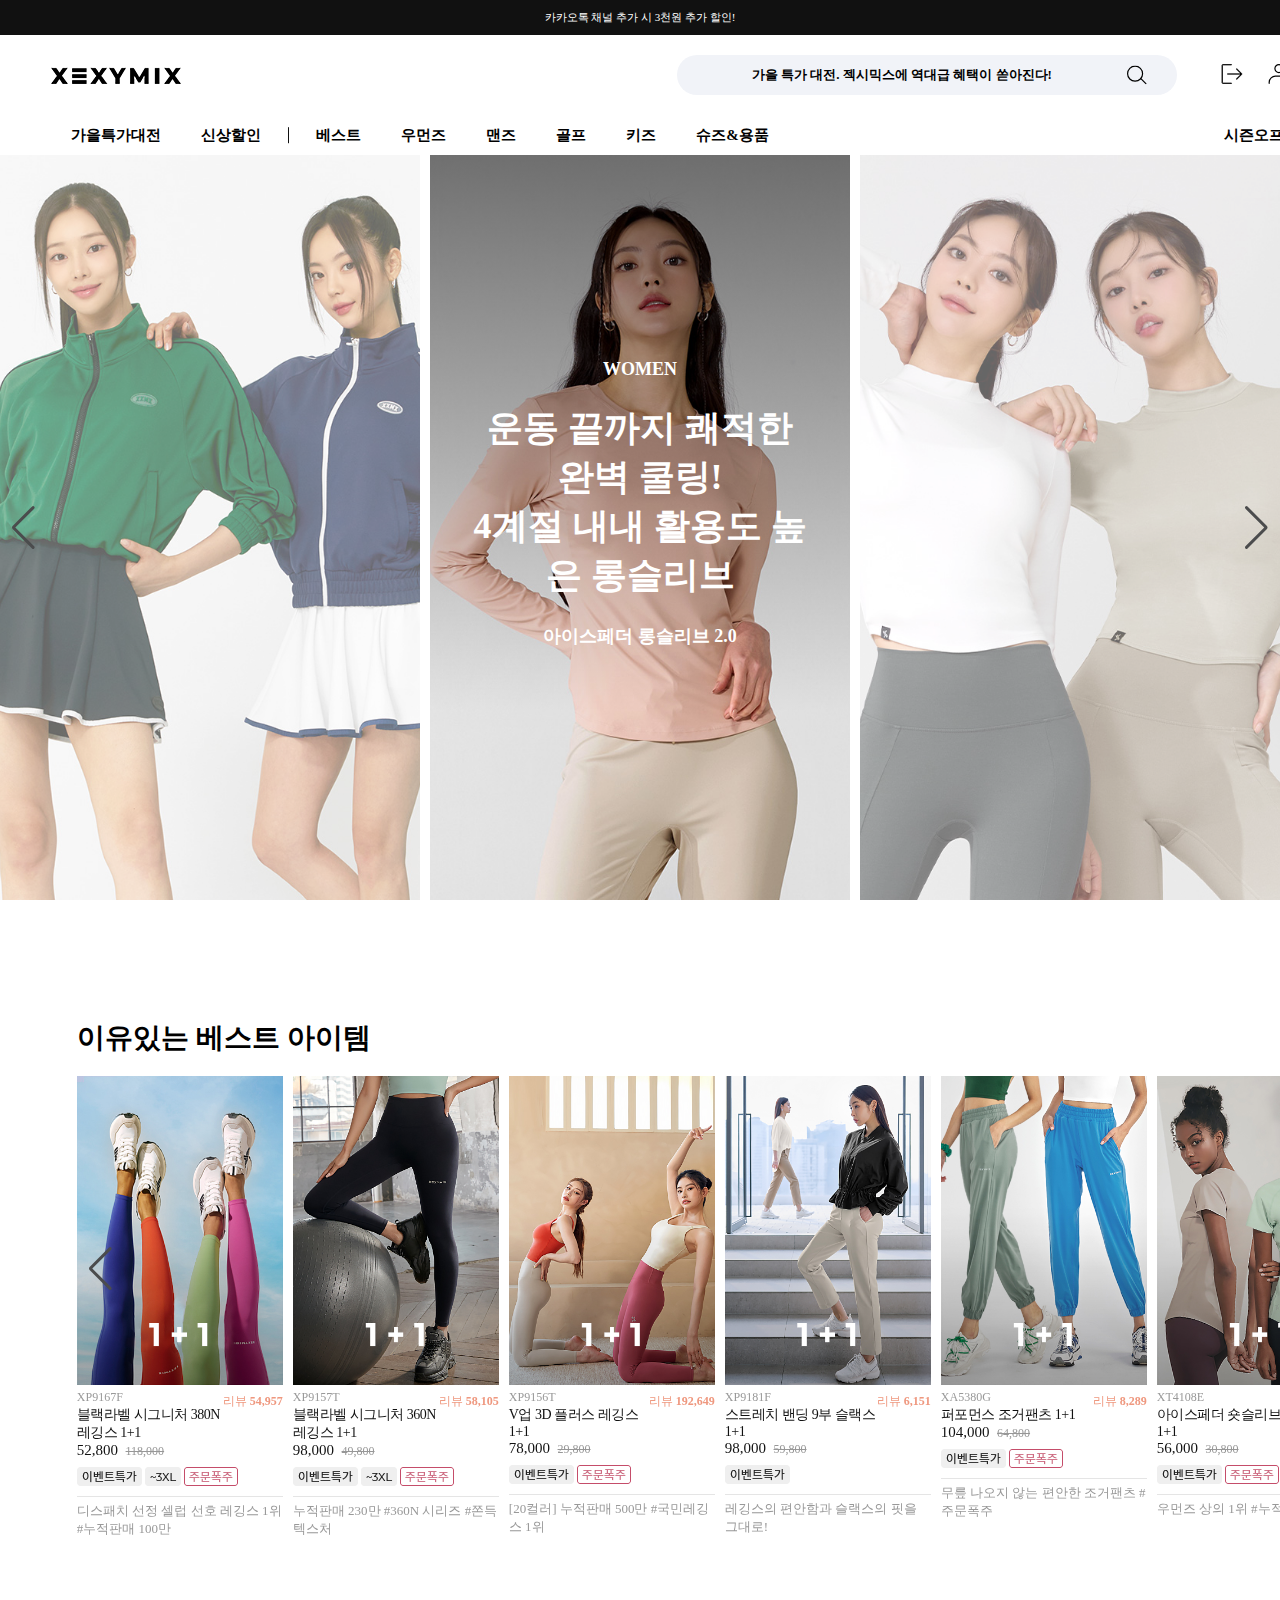
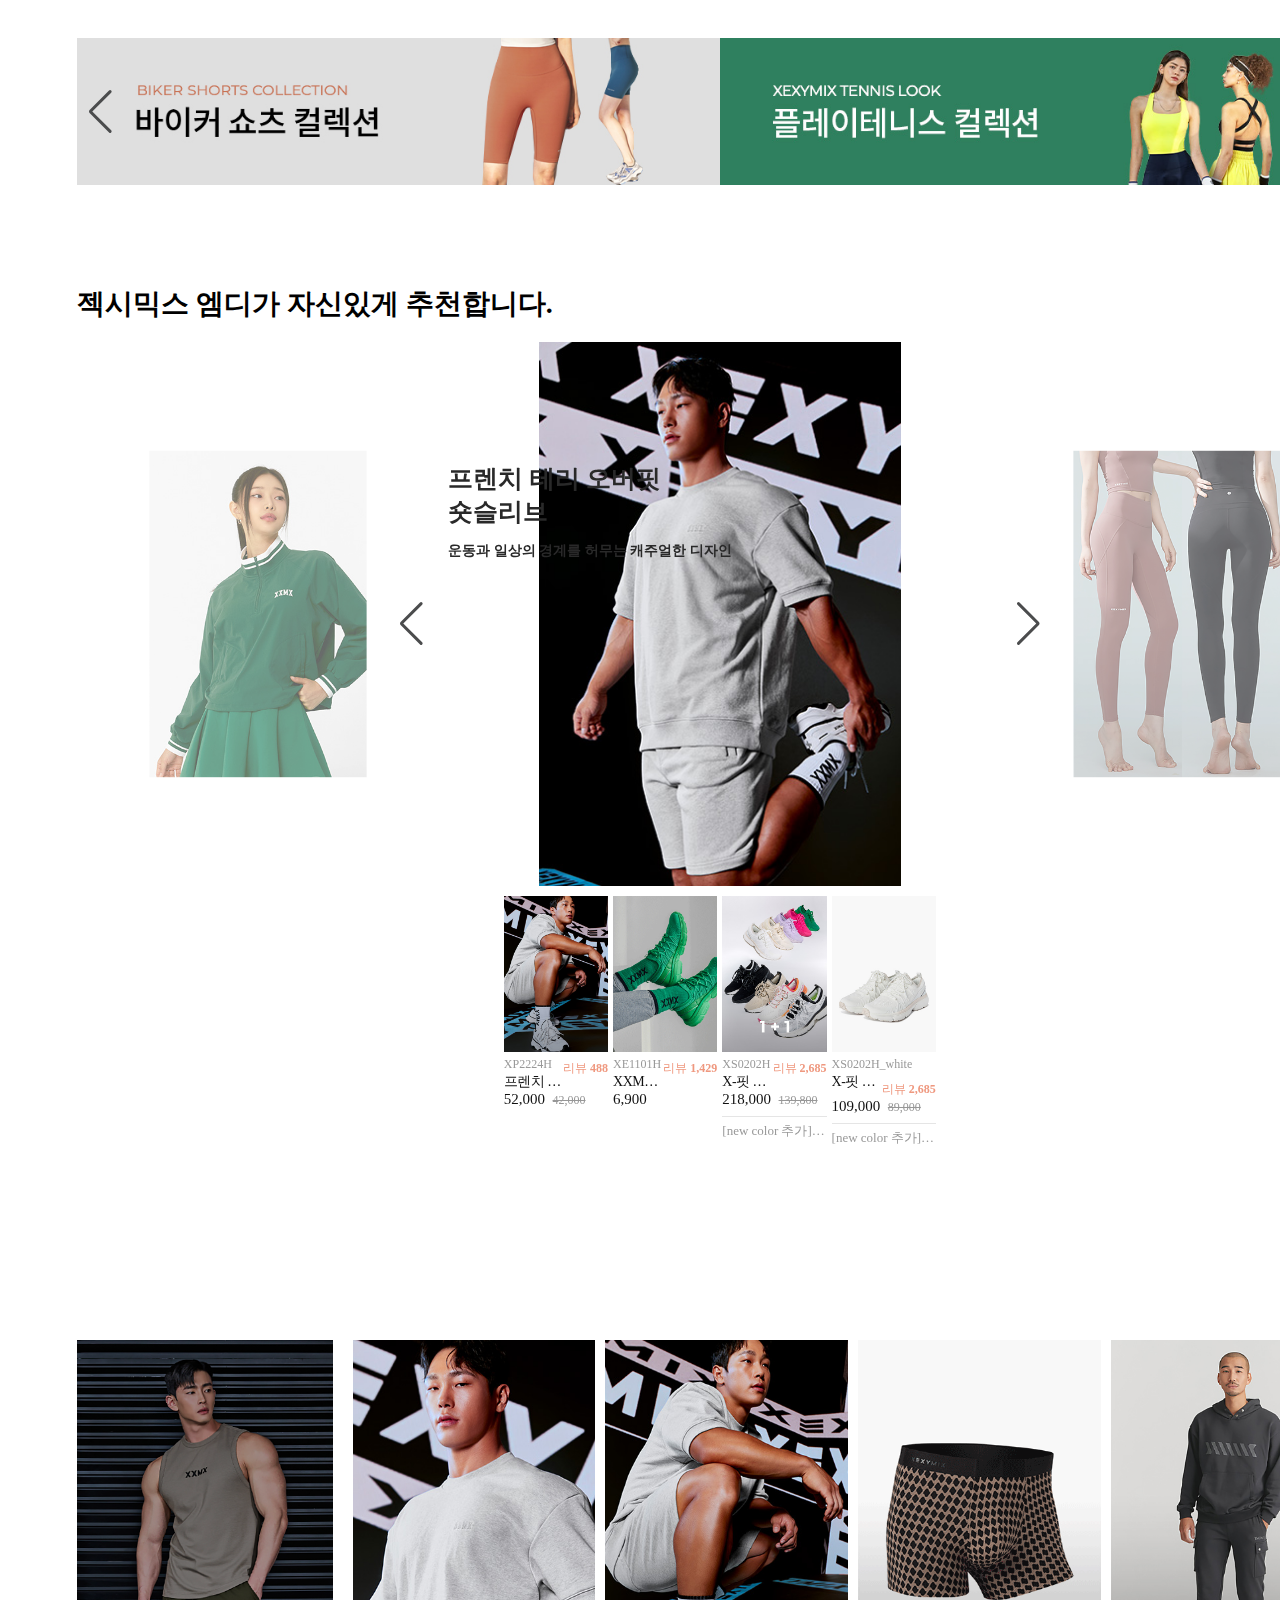
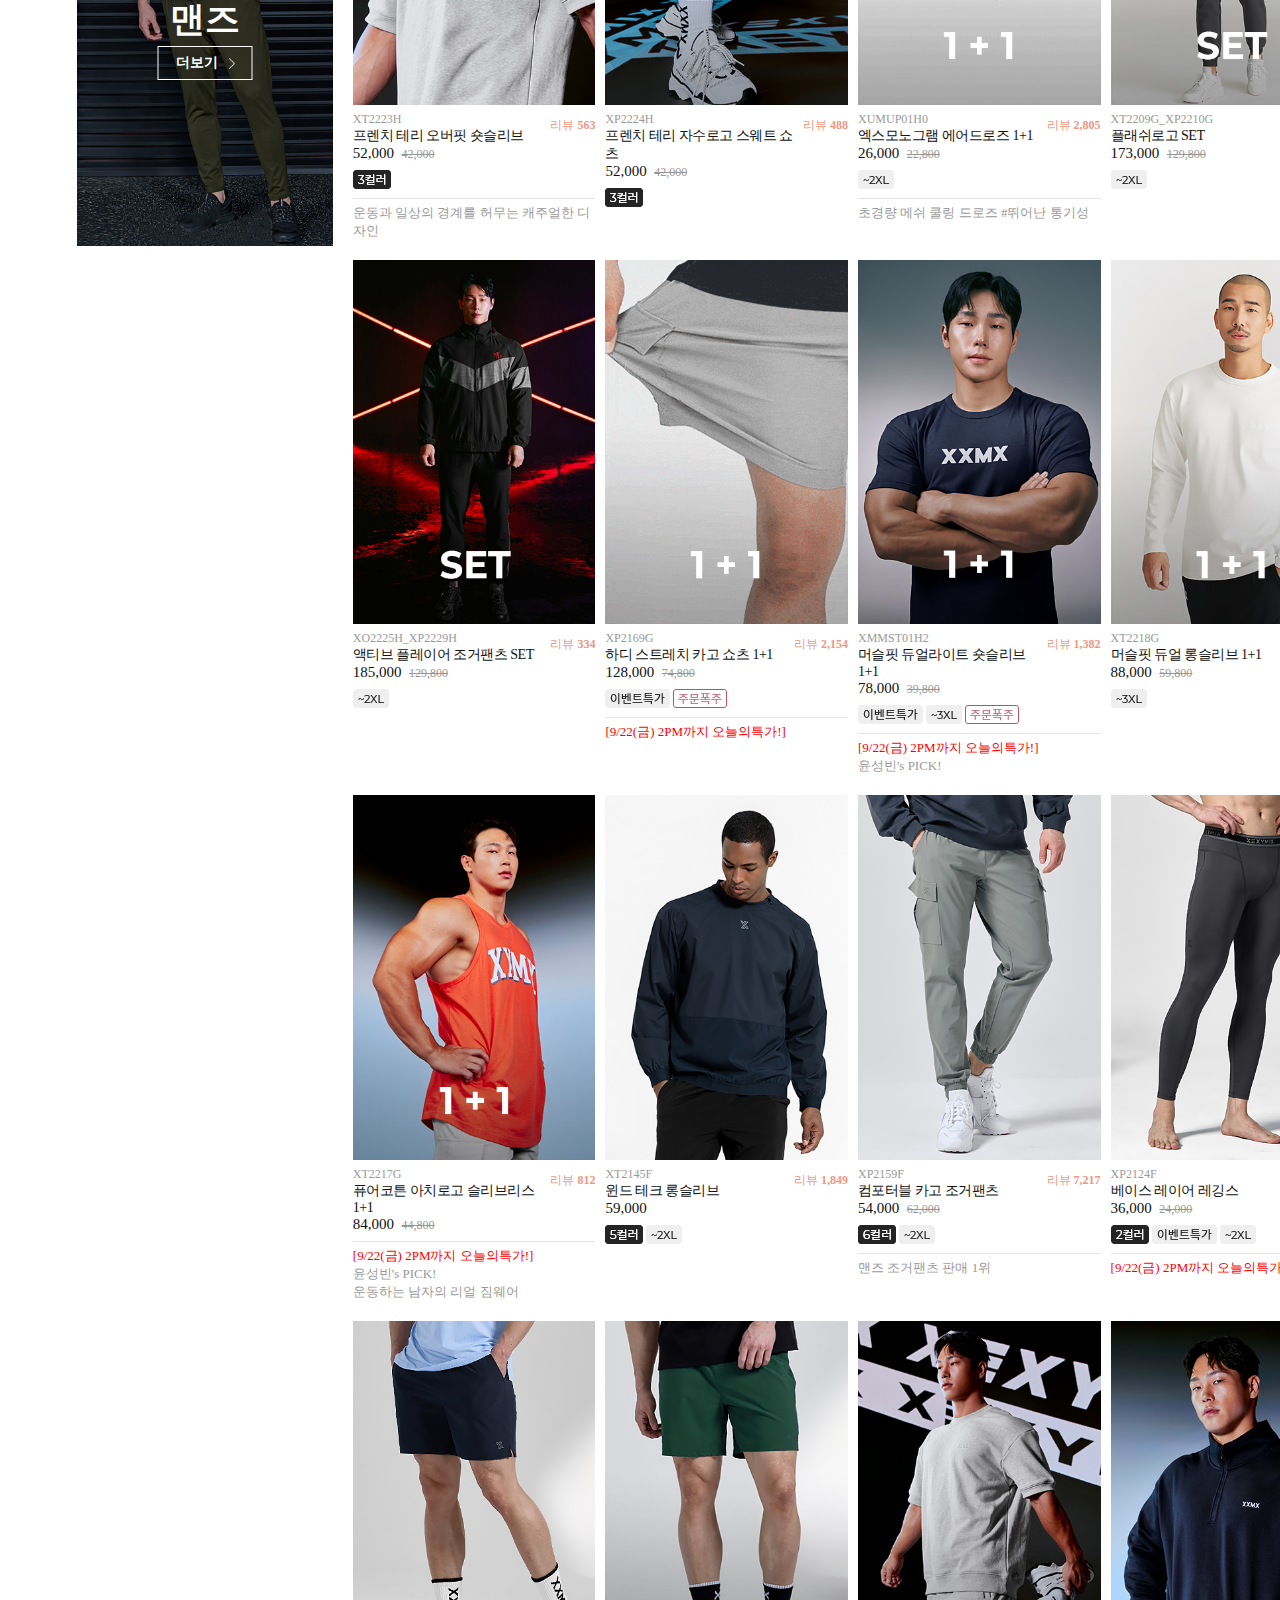
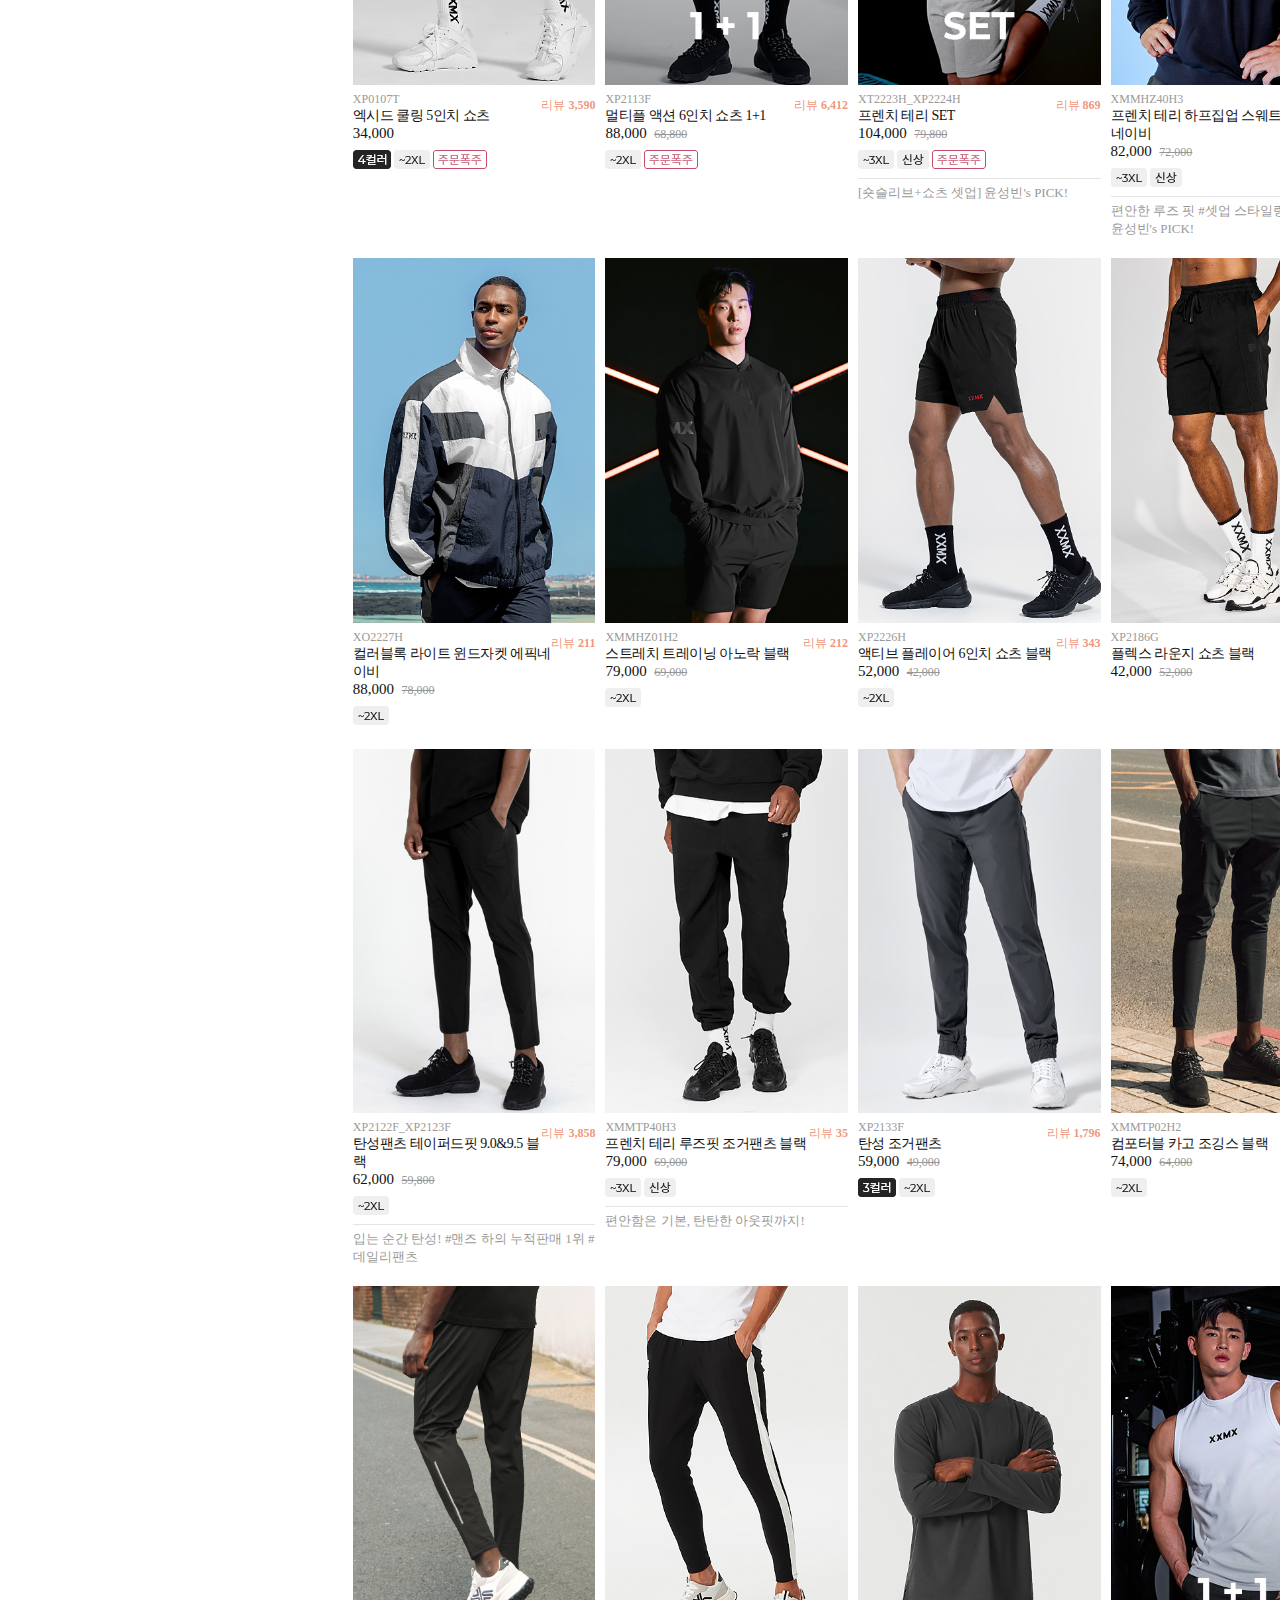
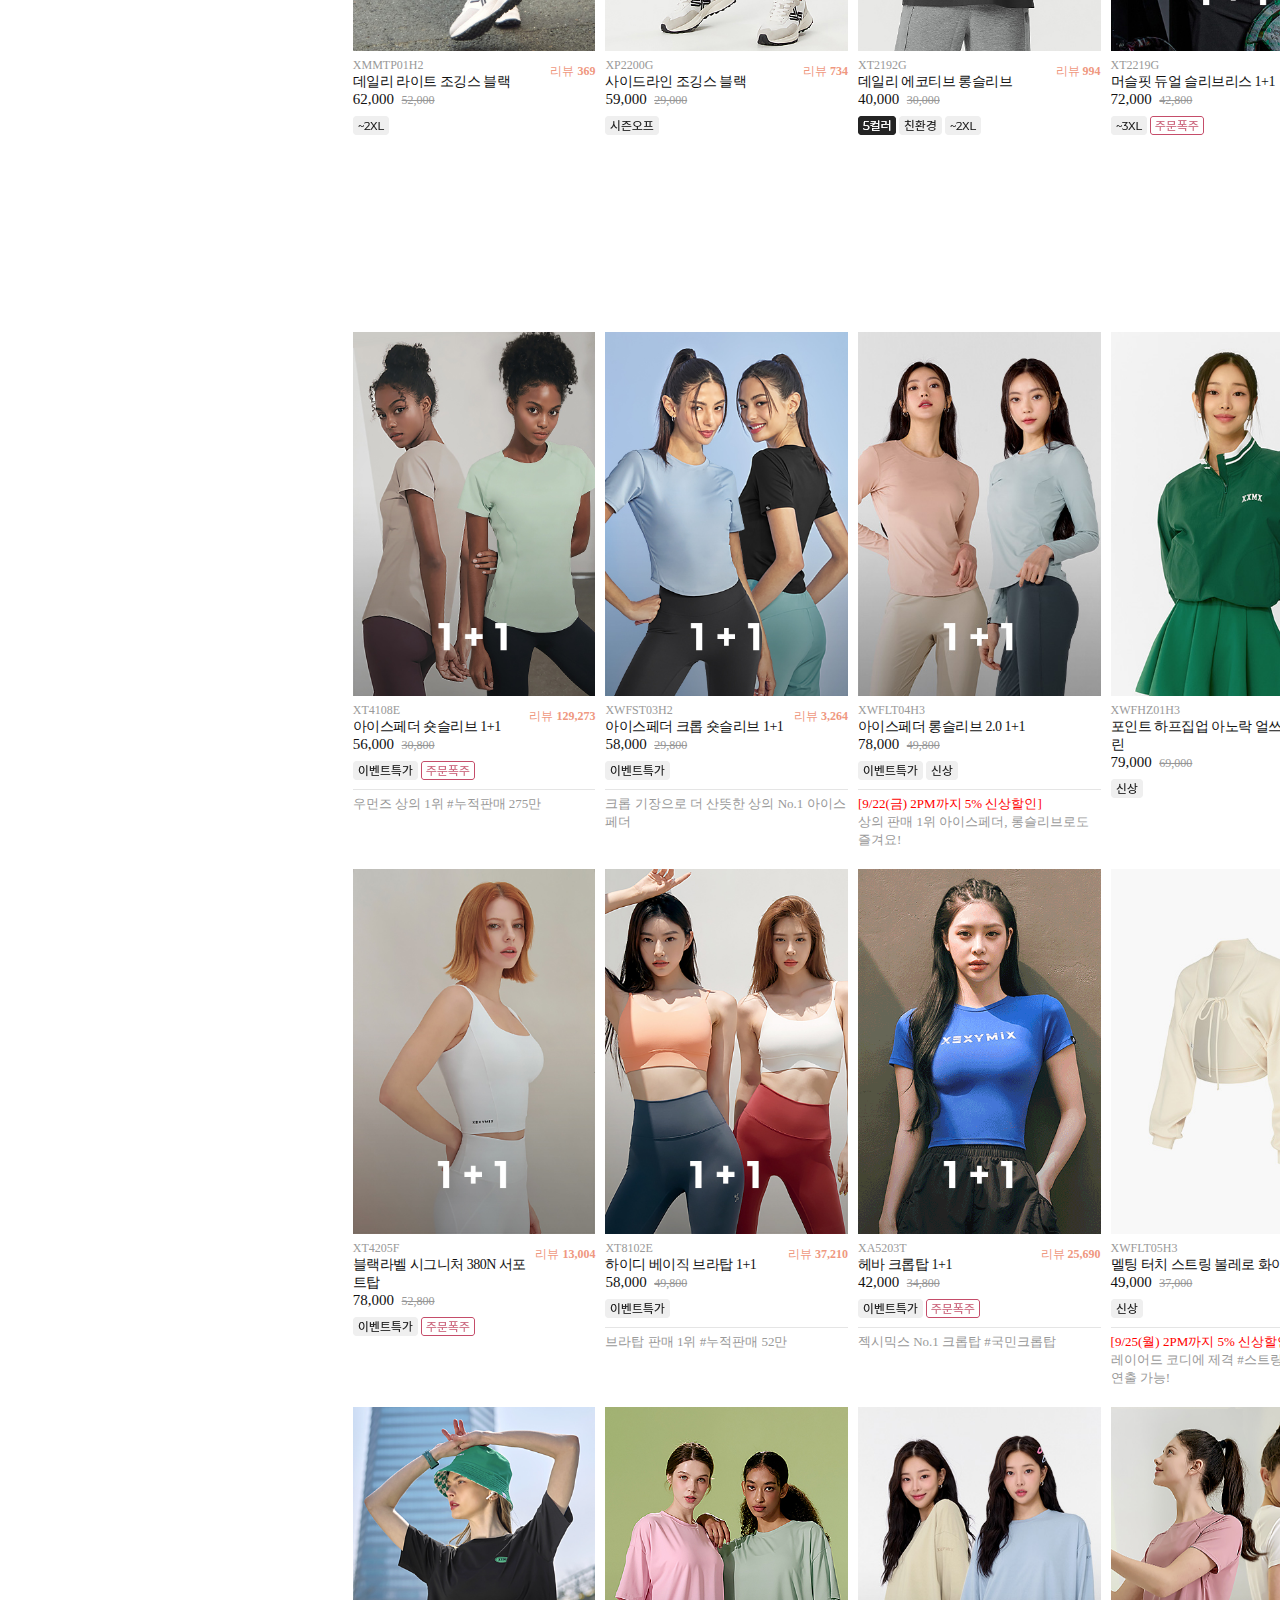
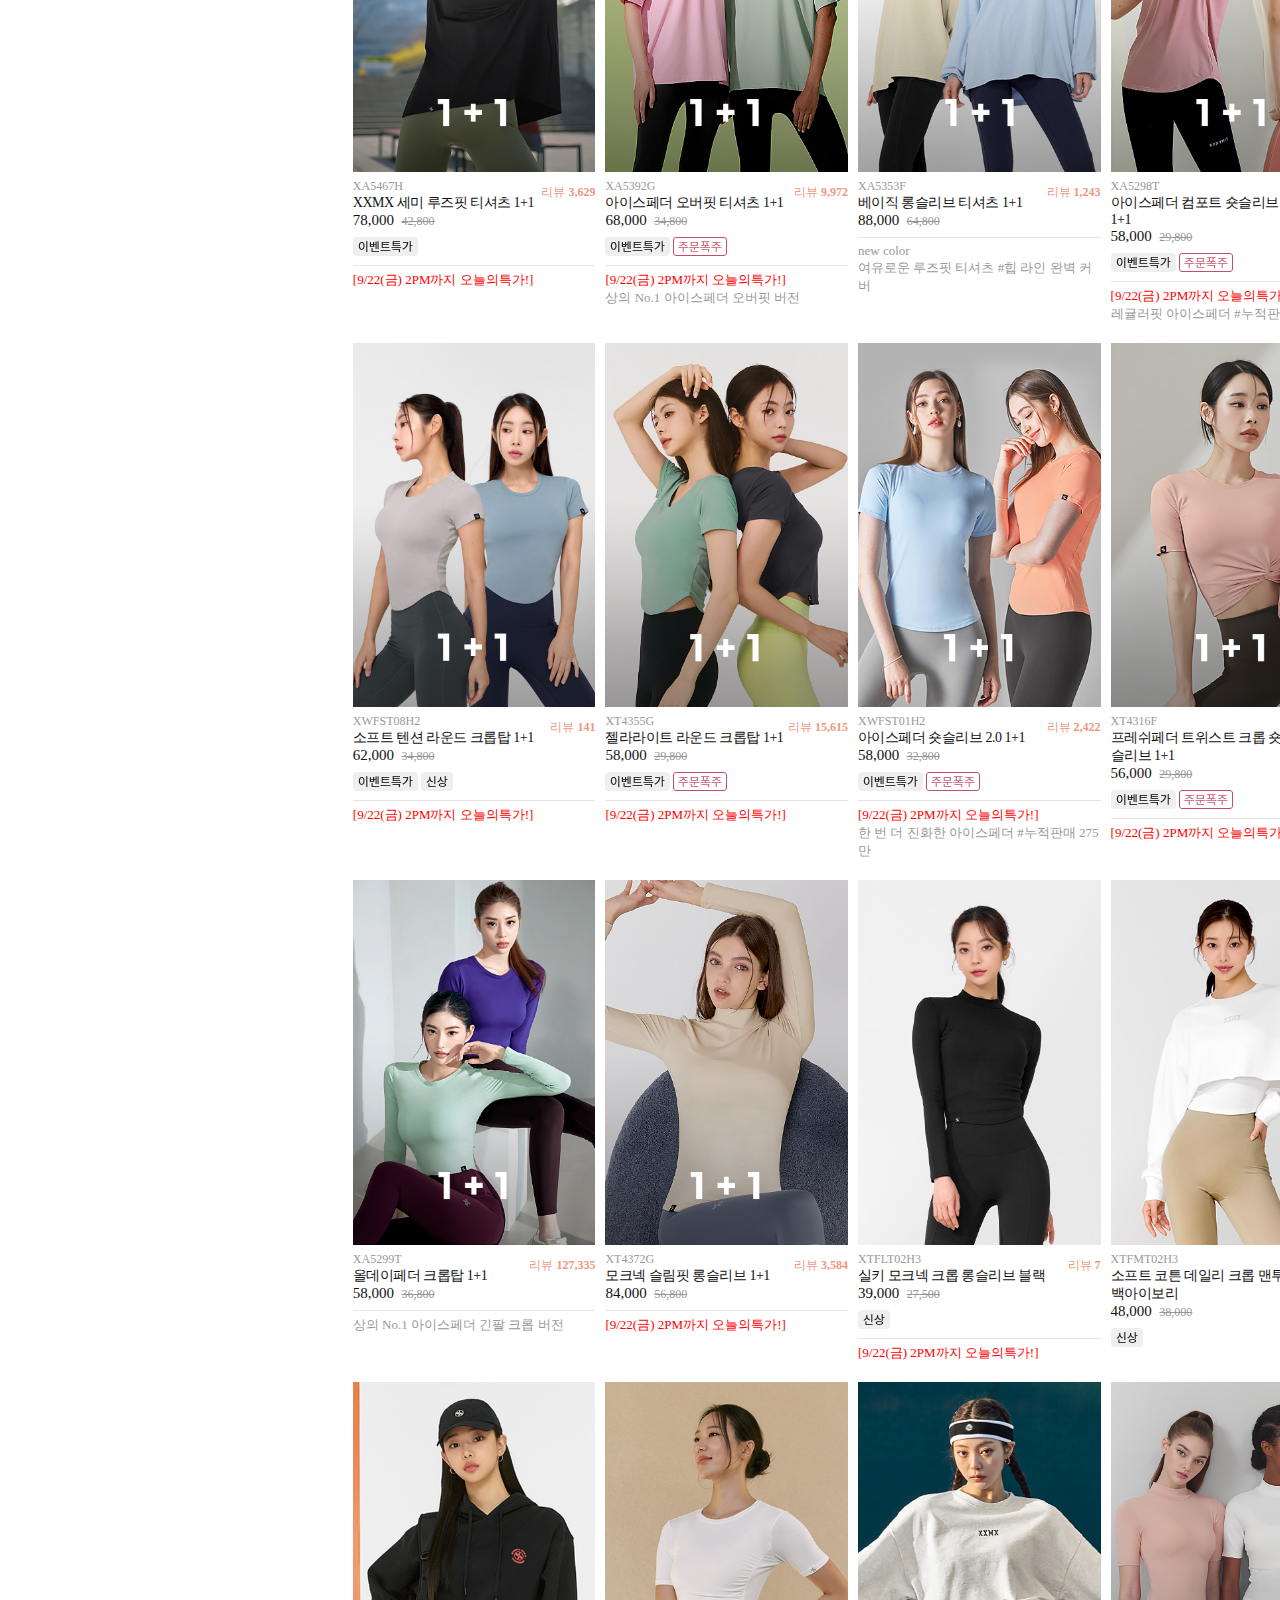
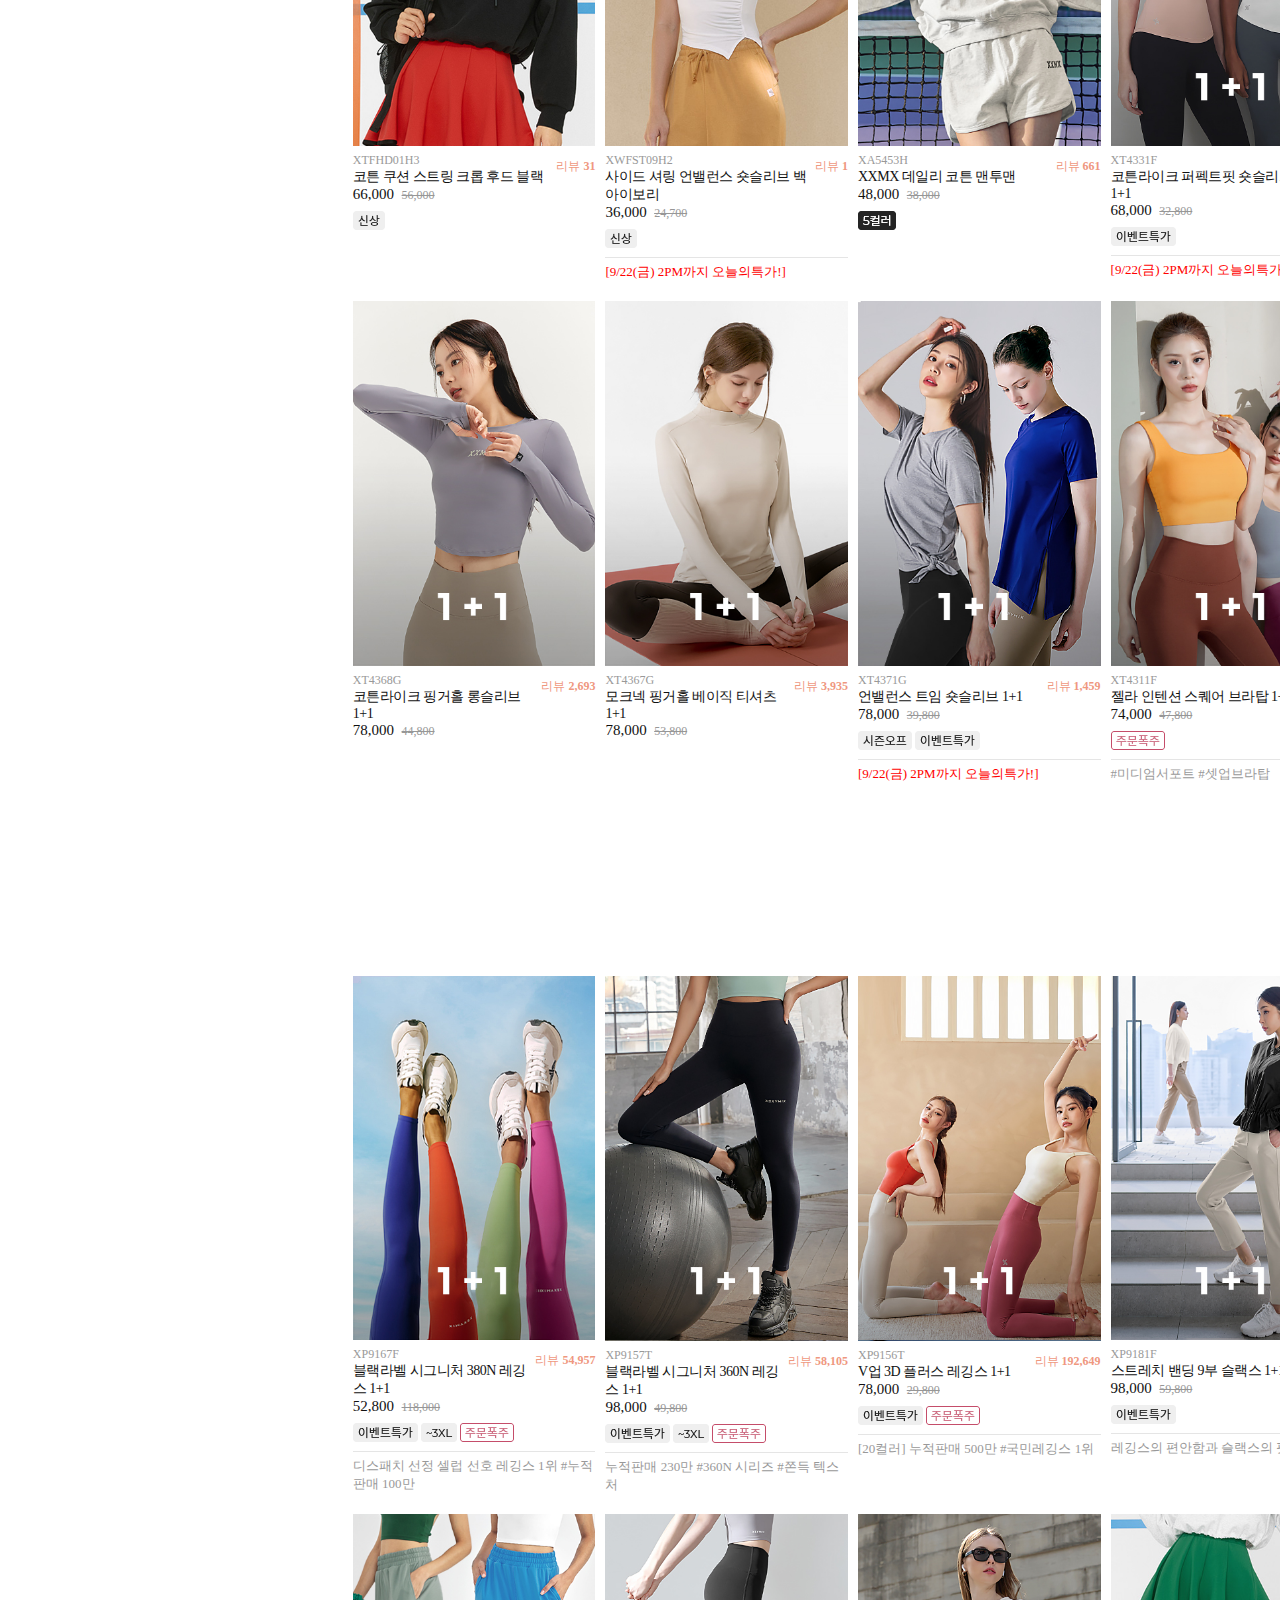
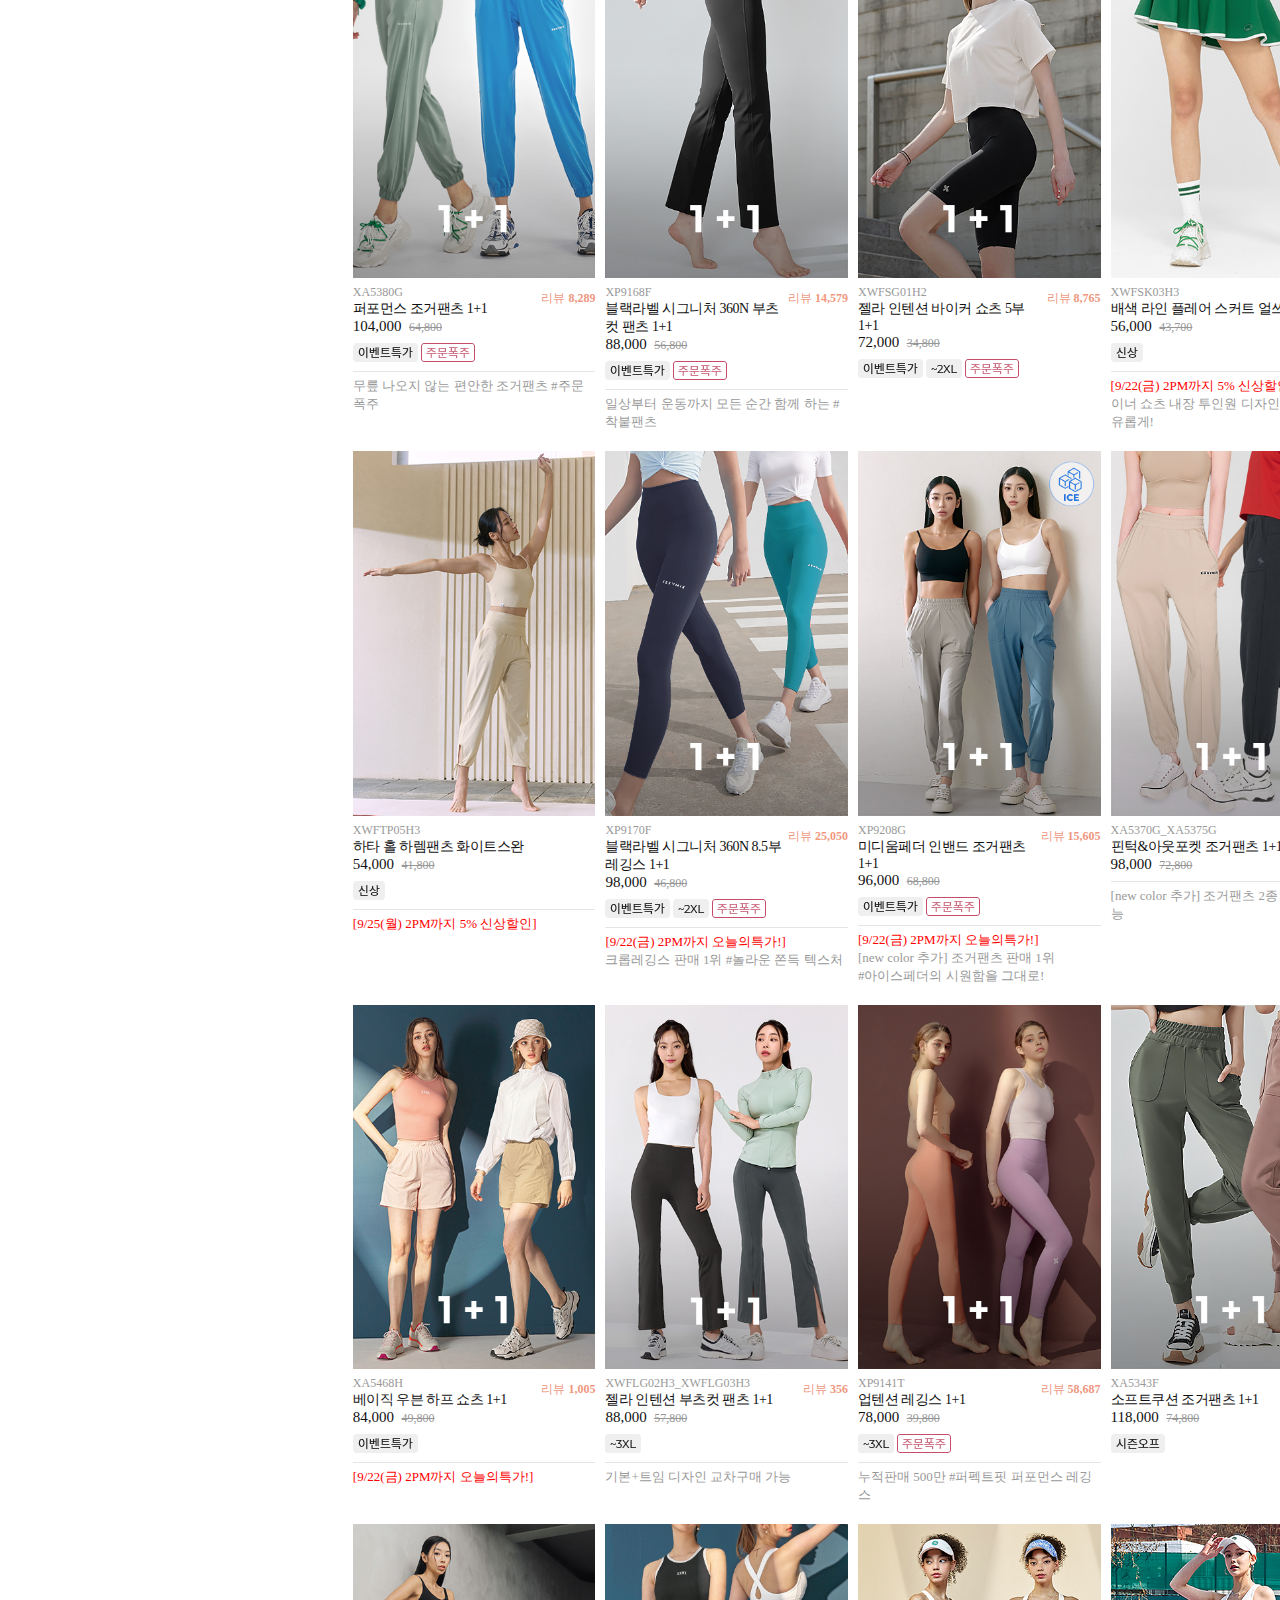
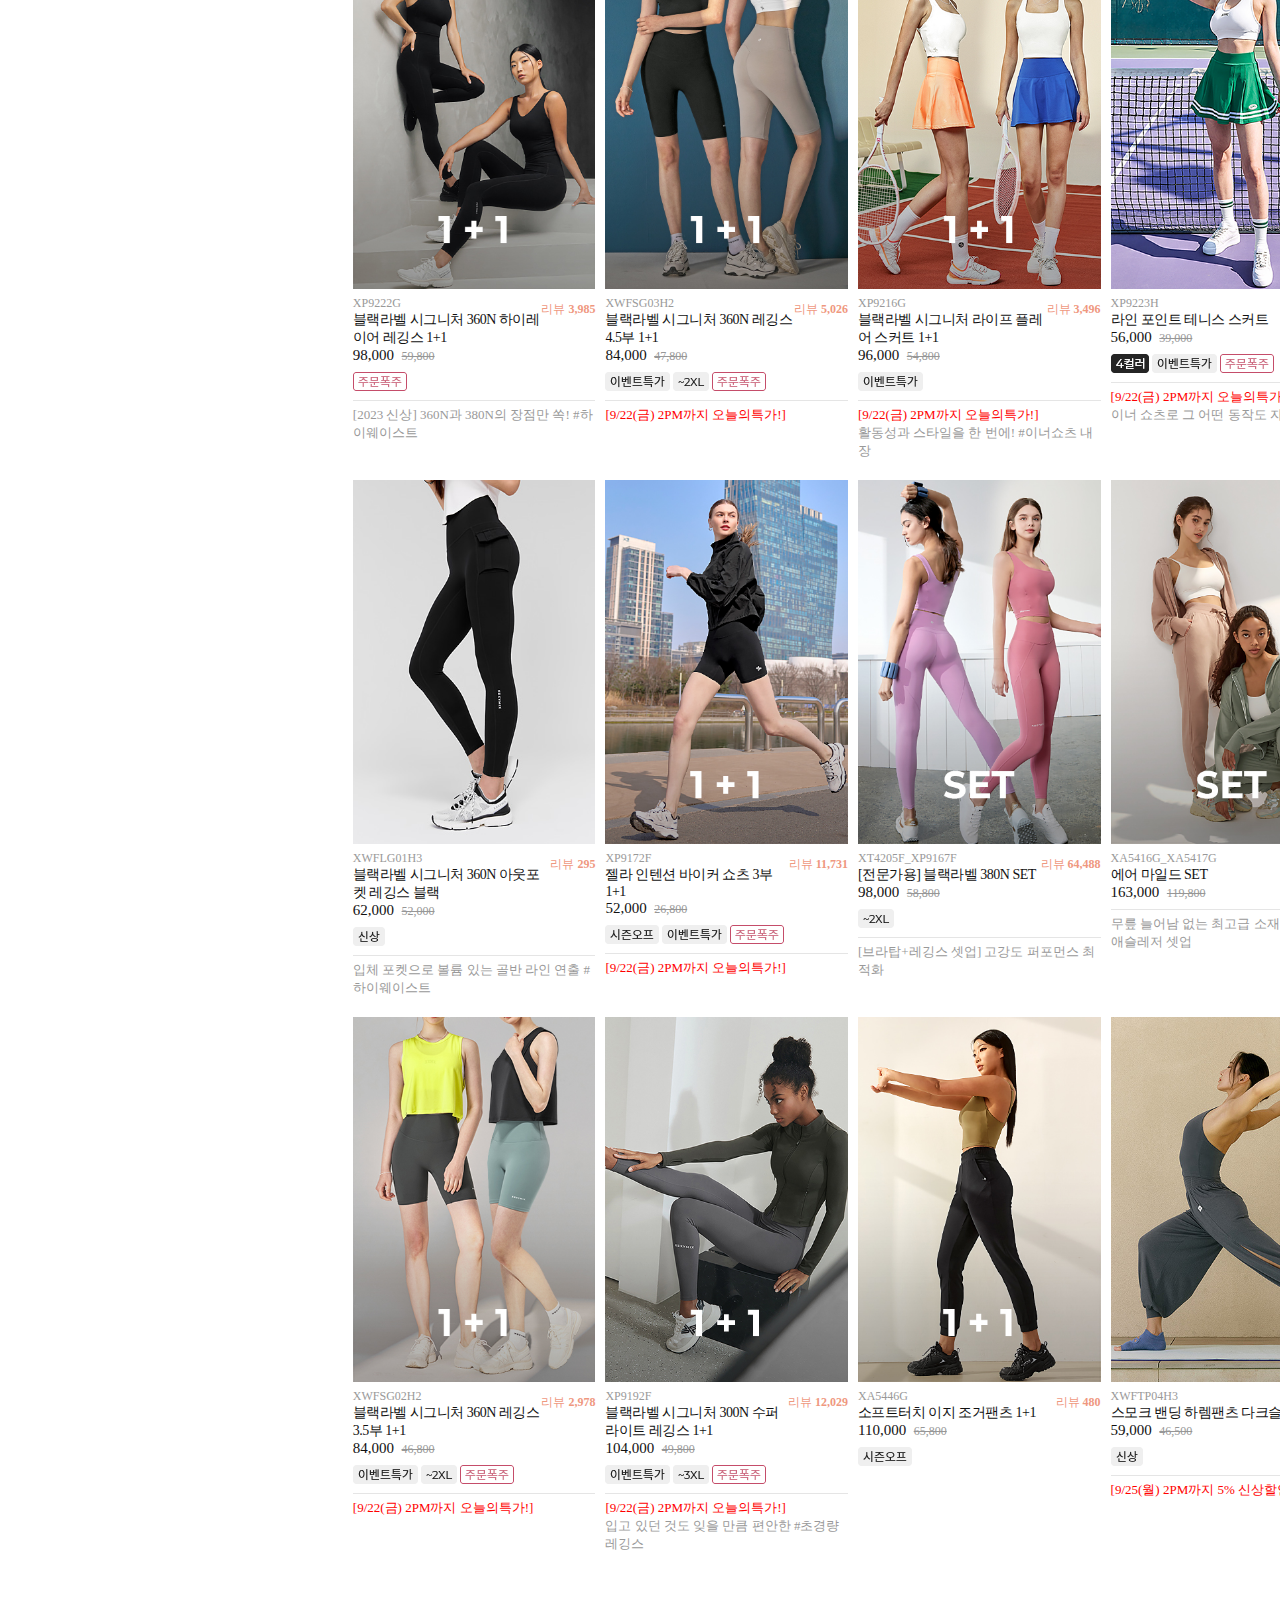
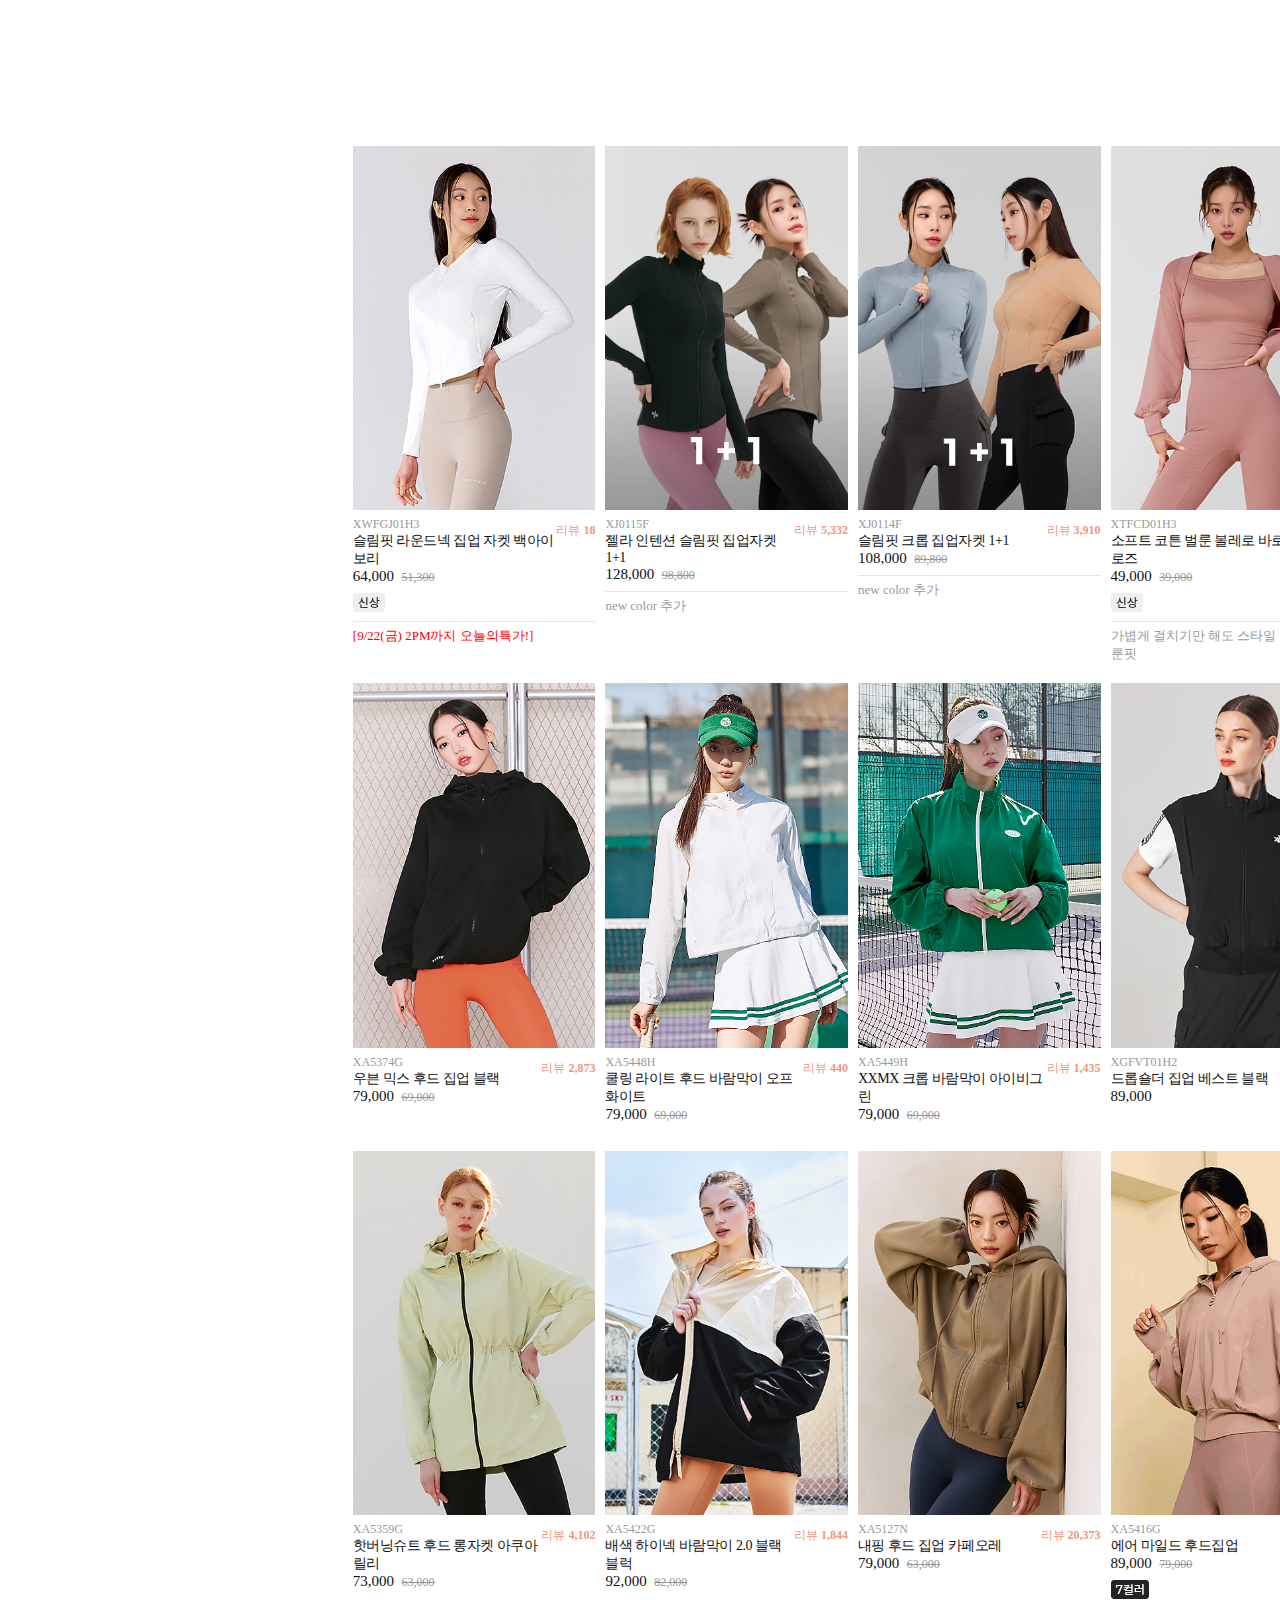
==== commit 982a6862: "프론트엔드 수정 - 헤더 수정 완료 - 메인 페이지 수정 완료" ====
--- a/index.html
+++ b/index.html
@@ -14,7 +14,7 @@
 <body>
 <div id="wrap">
     <header>
-        <div class="h_banner"><a href="https://pf.kakao.com/_VGxmxeu">카카오톡 채널 추가 시 3천원 추가 할인!</a></div>
+        <div class="h_banner"><a href="https://pf.kakao.com/_VGxmxeu" target="_blank">카카오톡 채널 추가 시 3천원 추가 할인!</a></div>
         <div class="h_top w_h_f">
             <div class="logo"><a href="./index.html">xemix</a></div>
             <div class="h_t_R">
@@ -59,19 +59,89 @@
                             </g>
                         </svg>
                     </li><!--mypage-->
-                    <li>
+                    <li class="history">
                         <svg xmlns="http://www.w3.org/2000/svg" width="28" height="28" viewBox="0 0 28 28">
-                        <g data-name="*ic_header_recent">
-                            <g data-name="Group 1779">
-                                <path data-name="Path 1387" d="M16.888 20.188H3.8a3.308 3.308 0 0 1-3.3-3.3V3.8A3.308 3.308 0 0 1 3.8.5h13.088a3.309 3.309 0 0 1 3.3 3.3v13.089" transform="translate(3.062 4)" style="stroke-linejoin:round;stroke:#000;stroke-linecap:round;stroke-width:1.2px;fill:none"/>
-                                <path data-name="Path 1389" d="M4.915 9.4h5.344V2.131" transform="translate(3.742 6.491)" style="stroke-linejoin:round;stroke:#000;stroke-linecap:round;stroke-width:1.2px;fill:none"/>
-                                <path data-name="Path 1776" d="M3.328 0 2.213 2.165 0 1.08" transform="rotate(18.01 -46.39 77.968)" style="stroke-miterlimit:10;stroke:#000;stroke-linecap:round;stroke-width:1.2px;fill:none"/>
+                            <g data-name="*ic_header_recent">
+                                <g data-name="Group 1779">
+                                    <path data-name="Path 1387" d="M16.888 20.188H3.8a3.308 3.308 0 0 1-3.3-3.3V3.8A3.308 3.308 0 0 1 3.8.5h13.088a3.309 3.309 0 0 1 3.3 3.3v13.089" transform="translate(3.062 4)" style="stroke-linejoin:round;stroke:#000;stroke-linecap:round;stroke-width:1.2px;fill:none"/>
+                                    <path data-name="Path 1389" d="M4.915 9.4h5.344V2.131" transform="translate(3.742 6.491)" style="stroke-linejoin:round;stroke:#000;stroke-linecap:round;stroke-width:1.2px;fill:none"/>
+                                    <path data-name="Path 1776" d="M3.328 0 2.213 2.165 0 1.08" transform="rotate(18.01 -46.39 77.968)" style="stroke-miterlimit:10;stroke:#000;stroke-linecap:round;stroke-width:1.2px;fill:none"/>
+                                </g>
+                                <path data-name="Rectangle 2075" style="opacity:.5;fill:none" d="M0 0h28v28H0z"/>
                             </g>
-                            <path data-name="Rectangle 2075" style="opacity:.5;fill:none" d="M0 0h28v28H0z"/>
-                        </g>
-                    </svg>
+                        </svg>
+                        <div class="history_box">
+                            <div class="history_item_box">
+                                <div class="history_item_box_point"></div>
+                                <label class="history_chkAll">
+                                    <input type="checkbox" name="history" onclick='selectAll(this)'> 전체 선택
+                                </label>
+                                <div class="history_item_list">
+                                    <div class="history_item">
+                                        <input type="checkbox" name="history">
+                                        <div class="history_img">
+                                            <img src="./img/main_banner/main_banner_230911_2.jpg" alt="">
+                                        </div>
+                                        <div class="history_desc">
+                                            <div class="item_title">스트레치 밴딩 부츠컷 슬랙스 1+1</div>
+                                            <div class="item_price">25,800</div>
+                                            <div class="history_btn">
+                                                <div class="history_btn_cart">장바구니</div>
+                                                <div class="history_btn_buy">구매하기</div>
+                                            </div>
+                                        </div>
+                                    </div>
+                                    <div class="history_item">
+                                        <input type="checkbox" name="history">
+                                        <div class="history_img">
+                                            <img src="./img/main_banner/main_banner_230911_2.jpg" alt="">
+                                        </div>
+                                        <div class="history_desc">
+                                            <div class="item_title">스트레치 밴딩 부츠컷 슬랙스 1+1</div>
+                                            <div class="item_price">25,800</div>
+                                            <div class="history_btn">
+                                                <div class="history_btn_cart">장바구니</div>
+                                                <div class="history_btn_buy">구매하기</div>
+                                            </div>
+                                        </div>
+                                    </div>
+                                    <div class="history_item">
+                                        <input type="checkbox" name="history">
+                                        <div class="history_img">
+                                            <img src="./img/main_banner/main_banner_230911_2.jpg" alt="">
+                                        </div>
+                                        <div class="history_desc">
+                                            <div class="item_title">스트레치 밴딩 부츠컷 슬랙스 1+1</div>
+                                            <div class="item_price">25,800</div>
+                                            <div class="history_btn">
+                                                <div class="history_btn_cart">장바구니</div>
+                                                <div class="history_btn_buy">구매하기</div>
+                                            </div>
+                                        </div>
+                                    </div>
+                                    <div class="history_item">
+                                        <input type="checkbox" name="history">
+                                        <div class="history_img">
+                                            <img src="./img/main_banner/main_banner_230914.jpg" alt="">
+                                        </div>
+                                        <div class="history_desc">
+                                            <div class="item_title">스트레치 밴딩 부츠컷 슬랙스 1+1asdfasdfasdfasdfasdfasdfafsadfsadfsafd</div>
+                                            <div class="item_price">25,800</div>
+                                            <div class="history_btn">
+                                                <div class="history_btn_cart">장바구니</div>
+                                                <div class="history_btn_buy">구매하기</div>
+                                            </div>
+                                        </div>
+                                    </div>
+                                </div>
+                                <div class="history_btn">
+                                    <div class="history_btn_cart">장바구니</div>
+                                    <div class="history_btn_buy">구매하기</div>
+                                </div>
+                            </div>
+                        </div>
                     </li><!--history-->
-                    <li>
+                    <li class="cart">
                         <svg xmlns="http://www.w3.org/2000/svg" width="28" height="28" viewBox="0 0 28 28">
                             <g id="_ic_header_cart" data-name="*ic_header_cart" transform="translate(-330 -15)">
                             <rect id="Rectangle_91" data-name="Rectangle 91" width="28" height="28" transform="translate(330 15)" fill="#fff" opacity="0"/>
@@ -91,7 +161,6 @@
                     <li class="h_b logo"><a href="./index.html">xemix</a></li>
                     <li><a href="#">가을특가대전</a></li>
                     <li><a href="#">신상할인</a></li>
-                    <li><a href="#">1 + 1</a></li>
                     <li><a href="#">베스트</a></li>
                     <li class="nav_pan_hover">
                         <a href="./cate.html?cate_no=0">우먼즈</a>
@@ -153,18 +222,7 @@
                 </ul>
                 <ul class="h_b_nav_R">
                     <li><a href="#">시즌오프</a></li>
-                    <li><a href="#">스팀웨어</a></li>
-                    <li class="nav_pan_hover">
-                        <a href="#">커뮤니티</a>
-                        <ul class="nav_pan_item">
-                            <li><a href="#">이벤트</a></li>
-                            <li><a href="#">공지사항</a></li>
-                            <li><a href="#">고객만족센터</a></li>
-                            <li><a href="#">실시간 포토리뷰</a></li>
-                            <li><a href="#">웹진</a></li>
-                            <li><a href="#">젝시무비</a></li>
-                        </ul>
-                    </li>
+                    <li><a href="#">친환경</a></li>
                     <li>
                         <a href="#" class="h_b icon_box">
                             <svg data-name="*ic_header_search" xmlns="http://www.w3.org/2000/svg" width="19.748" height="18.849" viewBox="0 0 19.748 18.849">
@@ -205,23 +263,91 @@
                             </svg>
                         </a>
                     </li><!--mypage-->
-                    <li>
-                        <a href="#"class="h_b icon_box">
-                            <svg xmlns="http://www.w3.org/2000/svg" width="28" height="28" viewBox="0 0 28 28">
-                                <g data-name="*ic_header_recent">
-                                    <g data-name="Group 1779">
-                                        <path data-name="Path 1387" d="M16.888 20.188H3.8a3.308 3.308 0 0 1-3.3-3.3V3.8A3.308 3.308 0 0 1 3.8.5h13.088a3.309 3.309 0 0 1 3.3 3.3v13.089" transform="translate(3.062 4)" style="stroke-linejoin:round;stroke:#000;stroke-linecap:round;stroke-width:1.2px;fill:none"/>
-                                        <path data-name="Path 1389" d="M4.915 9.4h5.344V2.131" transform="translate(3.742 6.491)" style="stroke-linejoin:round;stroke:#000;stroke-linecap:round;stroke-width:1.2px;fill:none"/>
-                                        <path data-name="Path 1776" d="M3.328 0 2.213 2.165 0 1.08" transform="rotate(18.01 -46.39 77.968)" style="stroke-miterlimit:10;stroke:#000;stroke-linecap:round;stroke-width:1.2px;fill:none"/>
-                                    </g>
-                                    <path data-name="Rectangle 2075" style="opacity:.5;fill:none" d="M0 0h28v28H0z"/>
-                                </g>
-                            </svg>
-                        </a>
+                    <li class="history h_b icon_box">
+                        <svg xmlns="http://www.w3.org/2000/svg" width="28" height="28" viewBox="0 0 28 28">
+                            <g data-name="*ic_header_recent">
+                                <g data-name="Group 1779">
+                                    <path data-name="Path 1387" d="M16.888 20.188H3.8a3.308 3.308 0 0 1-3.3-3.3V3.8A3.308 3.308 0 0 1 3.8.5h13.088a3.309 3.309 0 0 1 3.3 3.3v13.089" transform="translate(3.062 4)" style="stroke-linejoin:round;stroke:#000;stroke-linecap:round;stroke-width:1.2px;fill:none"/>
+                                    <path data-name="Path 1389" d="M4.915 9.4h5.344V2.131" transform="translate(3.742 6.491)" style="stroke-linejoin:round;stroke:#000;stroke-linecap:round;stroke-width:1.2px;fill:none"/>
+                                    <path data-name="Path 1776" d="M3.328 0 2.213 2.165 0 1.08" transform="rotate(18.01 -46.39 77.968)" style="stroke-miterlimit:10;stroke:#000;stroke-linecap:round;stroke-width:1.2px;fill:none"/>
+                                </g>
+                                <path data-name="Rectangle 2075" style="opacity:.5;fill:none" d="M0 0h28v28H0z"/>
+                            </g>
+                        </svg>
+                        <div class="history_box">
+                            <div class="history_item_box">
+                                <div class="history_item_box_point"></div>
+                                <label class="history_chkAll">
+                                    <input type="checkbox" name="history" onclick='selectAll(this)'> 전체 선택
+                                </label>
+                                <div class="history_item_list">
+                                    <div class="history_item">
+                                        <input type="checkbox" name="history">
+                                        <div class="history_img">
+                                            <img src="./img/main_banner/main_banner_230911_2.jpg" alt="">
+                                        </div>
+                                        <div class="history_desc">
+                                            <div class="item_title">스트레치 밴딩 부츠컷 슬랙스 1+1</div>
+                                            <div class="item_price">25,800</div>
+                                            <div class="history_btn">
+                                                <div class="history_btn_cart">장바구니</div>
+                                                <div class="history_btn_buy">구매하기</div>
+                                            </div>
+                                        </div>
+                                    </div>
+                                    <div class="history_item">
+                                        <input type="checkbox" name="history">
+                                        <div class="history_img">
+                                            <img src="./img/main_banner/main_banner_230911_2.jpg" alt="">
+                                        </div>
+                                        <div class="history_desc">
+                                            <div class="item_title">스트레치 밴딩 부츠컷 슬랙스 1+1</div>
+                                            <div class="item_price">25,800</div>
+                                            <div class="history_btn">
+                                                <div class="history_btn_cart">장바구니</div>
+                                                <div class="history_btn_buy">구매하기</div>
+                                            </div>
+                                        </div>
+                                    </div>
+                                    <div class="history_item">
+                                        <input type="checkbox" name="history">
+                                        <div class="history_img">
+                                            <img src="./img/main_banner/main_banner_230911_2.jpg" alt="">
+                                        </div>
+                                        <div class="history_desc">
+                                            <div class="item_title">스트레치 밴딩 부츠컷 슬랙스 1+1</div>
+                                            <div class="item_price">25,800</div>
+                                            <div class="history_btn">
+                                                <div class="history_btn_cart">장바구니</div>
+                                                <div class="history_btn_buy">구매하기</div>
+                                            </div>
+                                        </div>
+                                    </div>
+                                    <div class="history_item">
+                                        <input type="checkbox" name="history">
+                                        <div class="history_img">
+                                            <img src="./img/main_banner/main_banner_230914.jpg" alt="">
+                                        </div>
+                                        <div class="history_desc">
+                                            <div class="item_title">스트레치 밴딩 부츠컷 슬랙스 1+1asdfasdfasdfasdfasdfasdfafsadfsadfsafd</div>
+                                            <div class="item_price">25,800</div>
+                                            <div class="history_btn">
+                                                <div class="history_btn_cart">장바구니</div>
+                                                <div class="history_btn_buy">구매하기</div>
+                                            </div>
+                                        </div>
+                                    </div>
+                                </div>
+                                <div class="history_btn">
+                                    <div class="history_btn_cart">장바구니</div>
+                                    <div class="history_btn_buy">구매하기</div>
+                                </div>
+                            </div>
+                        </div>
                     </svg>
                     </li><!--history-->
-                    <li>
-                        <a href="#"class="h_b icon_box">
+                    <li class="cart h_b icon_box">
+                        <a href="#">
                             <svg xmlns="http://www.w3.org/2000/svg" width="28" height="28" viewBox="0 0 28 28">
                                 <g id="_ic_header_cart" data-name="*ic_header_cart" transform="translate(-330 -15)">
                                 <rect id="Rectangle_91" data-name="Rectangle 91" width="28" height="28" transform="translate(330 15)" fill="#fff" opacity="0"/>
@@ -326,36 +452,6 @@
             <div class="swiper-button-next"></div>
             <div class="swiper-button-prev"></div>
         </section>
-        <section class="main_nav w_main">
-            <a href="#">
-                <img src="./img/menu_nav_icon/slide_230901.png" alt="가을특가 대 - 전">
-                <div class="desc">가을특가<br>대 - 전</div>
-            </a>
-            <a href="#">
-                <img src="./img/menu_nav_icon/slide_230911.png" alt="최대 1만 원 추가 할인">
-                <div class="desc">최대 1만 원<br>추가 할인</div>
-            </a>
-            <a href="#">
-                <img src="./img/menu_nav_icon/slide_230830.png" alt="2023 롱기스트런">
-                <div class="desc">2023<br>롱기스트런</div>
-            </a>
-            <a href="#">
-                <img src="./img/menu_nav_icon/slide_230907.png" alt="시즌오프 품절 시 종료">
-                <div class="desc">시즌오프<br>품절 시 종료</div>
-            </a>
-            <a href="#">
-                <img src="./img/menu_nav_icon/slide_230831.png" alt="바람막이 컬렉션">
-                <div class="desc">바람막이<br>컬렉션</div>
-            </a>
-            <a href="#">
-                <img src="./img/menu_nav_icon/slide_221212.png" alt="선물하기서비스 오픈">
-                <div class="desc">선물하기<br>서비스 오픈</div>
-            </a>
-            <a href="#">
-                <img src="./img/menu_nav_icon/slide_221228.png" alt="회원 등급별 혜택안내">
-                <div class="desc">회원 등급별<br>혜택안내</div>
-            </a>
-        </section>
         <section class="w_main">
             <div class="swiper best_item">
                 <h1 class="sec_title">이유있는 베스트 아이템</h1>
@@ -396,36 +492,36 @@
         </section>
         <section class="swiper m_bot_banner">
             <div class="swiper-wrapper">
-                <a class="swiper-slide m_b_b_box" href="#">
+                <div class="swiper-slide m_b_b_box" href="#">
                     <h1 class="m_b_b_logo"><img src="./img/m_bot_banner/kookmin_logo.png" alt="국민상점"></h1>
                     <p>더 건강한 라이프스타일 플랫폼</p>
                     <img src="./img/m_bot_banner/img_store_kookmin.png" alt="더 건강한 라이프스타일 플랫폼" class="m_b_b_img">
-                </a>
-                <a class="swiper-slide m_b_b_box" href="#">
+                </div>
+                <div class="swiper-slide m_b_b_box" href="#">
                     <h1 class="m_b_b_logo"><img src="./img/m_bot_banner/img_store_whia.png" alt="휘아"></h1>
                     <p>깨끗한 청결습관의 시작, 휘아와 함께하세요</p>
                     <img src="./img/m_bot_banner/img_store_list02.png" alt="깨끗한 청결습관의 시작, 휘아와 함께하세요" class="m_b_b_img">
-                </a>
-                <a class="swiper-slide m_b_b_box" href="#">
+                </div>
+                <div class="swiper-slide m_b_b_box" href="#">
                     <h1 class="m_b_b_logo">OFF-LINE</h1>
                     <p>젝시믹스의 전국 오프라인 매장을 확인해보세요</p>
                     <img src="./img/m_bot_banner/img_store_list03.png" alt="젝시믹스의 전국 오프라인 매장을 확인해보세요" class="m_b_b_img">
-                </a>
-                <a class="swiper-slide m_b_b_box" href="#">
+                </div>
+                <div class="swiper-slide m_b_b_box" href="#">
                     <h1 class="m_b_b_logo"><img src="./img/m_bot_banner/kookmin_logo.png" alt="국민상점"></h1>
                     <p>더 건강한 라이프스타일 플랫폼</p>
                     <img src="./img/m_bot_banner/img_store_kookmin.png" alt="더 건강한 라이프스타일 플랫폼" class="m_b_b_img">
-                </a>
-                <a class="swiper-slide m_b_b_box" href="#">
+                </div>
+                <div class="swiper-slide m_b_b_box" href="#">
                     <h1 class="m_b_b_logo"><img src="./img/m_bot_banner/img_store_whia.png" alt="휘아"></h1>
                     <p>깨끗한 청결습관의 시작, 휘아와 함께하세요</p>
                     <img src="./img/m_bot_banner/img_store_list02.png" alt="깨끗한 청결습관의 시작, 휘아와 함께하세요" class="m_b_b_img">
-                </a>
-                <a class="swiper-slide m_b_b_box" href="#">
+                </div>
+                <div class="swiper-slide m_b_b_box" href="#">
                     <h1 class="m_b_b_logo">OFF-LINE</h1>
                     <p>젝시믹스의 전국 오프라인 매장을 확인해보세요</p>
                     <img src="./img/m_bot_banner/img_store_list03.png" alt="젝시믹스의 전국 오프라인 매장을 확인해보세요" class="m_b_b_img">
-                </a>
+                </div>
             </div>
         </section>
     </main>
@@ -529,5 +625,17 @@
 <script src="./js/common.js"></script>
 <script src="./js/h_f.js"></script>
 <script src="./js/index.js"></script>
+<script>
+    ///////////////////////////////////////////////
+//////////// 최근 본 상품 전체 선택 ////////////
+///////////////////////////////////////////////
+function selectAll(select)  {
+        let checkboxes = document.querySelectorAll('input[name="history"]');
+
+        checkboxes.forEach((checkbox) => {
+            checkbox.checked = select.checked
+        });
+    }
+</script>
 </body>
 </html>--- a/css/h_f.css
+++ b/css/h_f.css
@@ -83,7 +83,7 @@
     cursor: pointer;
     position: relative;
 }
-.h_t_icon_box li:last-child::after{
+.cart::after{
     content: "0";
     width: 15px;
     height: 15px;
@@ -94,10 +94,109 @@
     background-color: #111;
     border-radius: 50%;
 
+    display: inherit;
     position: absolute;
     top: 5%;
     right: -5%;
 }
+.cart.h_b::after{
+    top: 25%;
+    right: 16%;
+}
+.history_box{
+    width: 335px;
+    padding-top: 20px;
+    font-size: 15px;
+    font-weight: normal;
+    position: absolute;
+    top: 60%;
+    right: -18%;
+    z-index: 999;
+    cursor: auto;
+    display: none;
+}
+.history_item_box{
+    padding: 15px;
+    border: 1px solid #111;
+    border-radius: 5px;
+    background-color: #fff;
+    position: absolute;
+}
+.history_item_box_point{
+    width: 12px;
+    height: 12px;
+    border-top: 1px solid #111;
+    border-right: 1px solid #111;
+    background-color: #fff;
+    transform: translateY(-56%) rotate(-45deg);
+
+    position: absolute;
+    top: 0;
+    right: 10px;
+}
+.history_item_list{
+    max-height: 360px;
+    margin-top: 10px;
+    margin-bottom: 10px;
+    overflow: auto;
+}
+.history_item{
+    display: flex;
+    align-items: center;
+
+    padding-bottom: 10px;
+    margin-bottom: 10px;
+    border-bottom: 1px solid #111;
+
+    position: relative;
+}
+.history_item:last-child{
+    padding-bottom: 0;
+    margin-bottom: 0;
+    border-bottom: 0;
+}
+.history_img{
+    width: 30%;
+    font-size: 0;
+    margin-left: 10px;
+    padding-right: 10px;
+    cursor: pointer;
+}
+.history_img>img{ width: 100%; }
+.history_desc{
+    width: 57%;
+    cursor: pointer;
+}
+.history_desc>.item_title{
+    width: 100%;
+    margin-bottom: 5px;
+    text-overflow: ellipsis;
+    overflow: hidden;
+    display: -webkit-box;
+    -webkit-box-orient: vertical;
+    -webkit-line-clamp: 2;
+}
+.history_btn{
+    display: flex;
+    justify-content: space-between
+}
+.history_btn_buy{
+    background-color: #111;
+    color: #fff;
+}
+.history_btn_buy, .history_btn_cart{
+    width: 48%;
+    padding: 5px;
+    border: 1px solid #111;
+    box-sizing: border-box;
+    text-align: center;
+    cursor: pointer;
+}
+.history:hover > .history_box,
+.history_box:hover > .history_box{
+    display: block;
+}
+
 /* 헤더_버텀 */
 .h_bot{
     width: 100%;
@@ -111,6 +210,7 @@
     display: flex;
     align-items: center;
 }
+.h_b_nav_R li{ position: relative; }
 .h_b_nav_L > li > a, .h_b_nav_R > li > a{
     padding: 10px 20px;
     position: relative;
@@ -133,7 +233,7 @@
     transform: translateY(-50%);
 }
 .h_b_nav_L > li:not(:first-child) > a:hover::after,
-.h_b_nav_R > li:not(:nth-child(n+4)) > a:hover::after{
+.h_b_nav_R > li:not(:nth-child(n+3)) > a:hover::after{
     content: "";
     width: calc(100% - (15px * 2));
     height: 2px;
--- a/css/index.css
+++ b/css/index.css
@@ -1,23 +1,6 @@
 /* 공용 */
 .sec_title{
     font-size: 28px
-}
-
-/* 메인_메뉴 */
-.main_nav{
-    text-align: center;
-}
-.main_nav > a{
-    width: 8%;
-    color: #6D6D6D;
-    display: inline-block;
-}
-.main_nav > a img{
-    display: block;
-    width: 100%;
-}
-.main_nav > a .desc{
-    font-size: 14px;
 }
 
 /* md_pick */
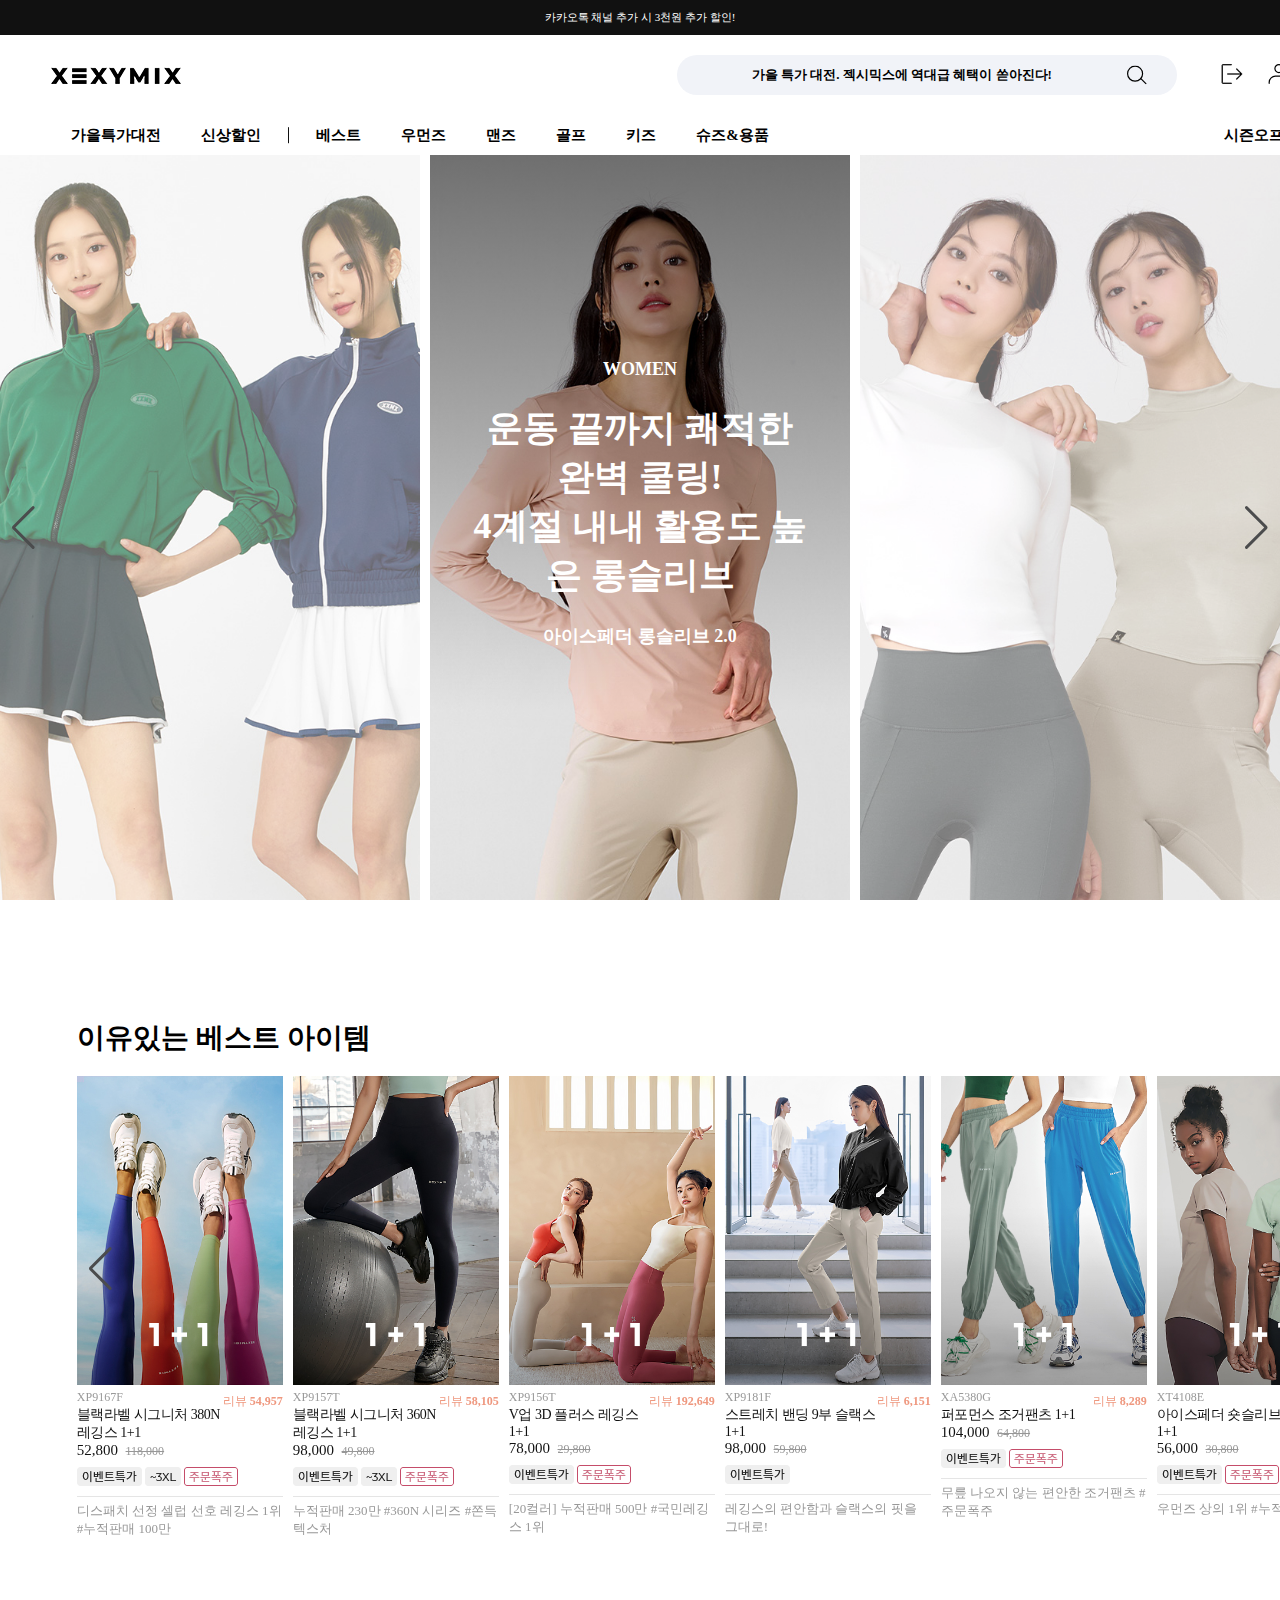
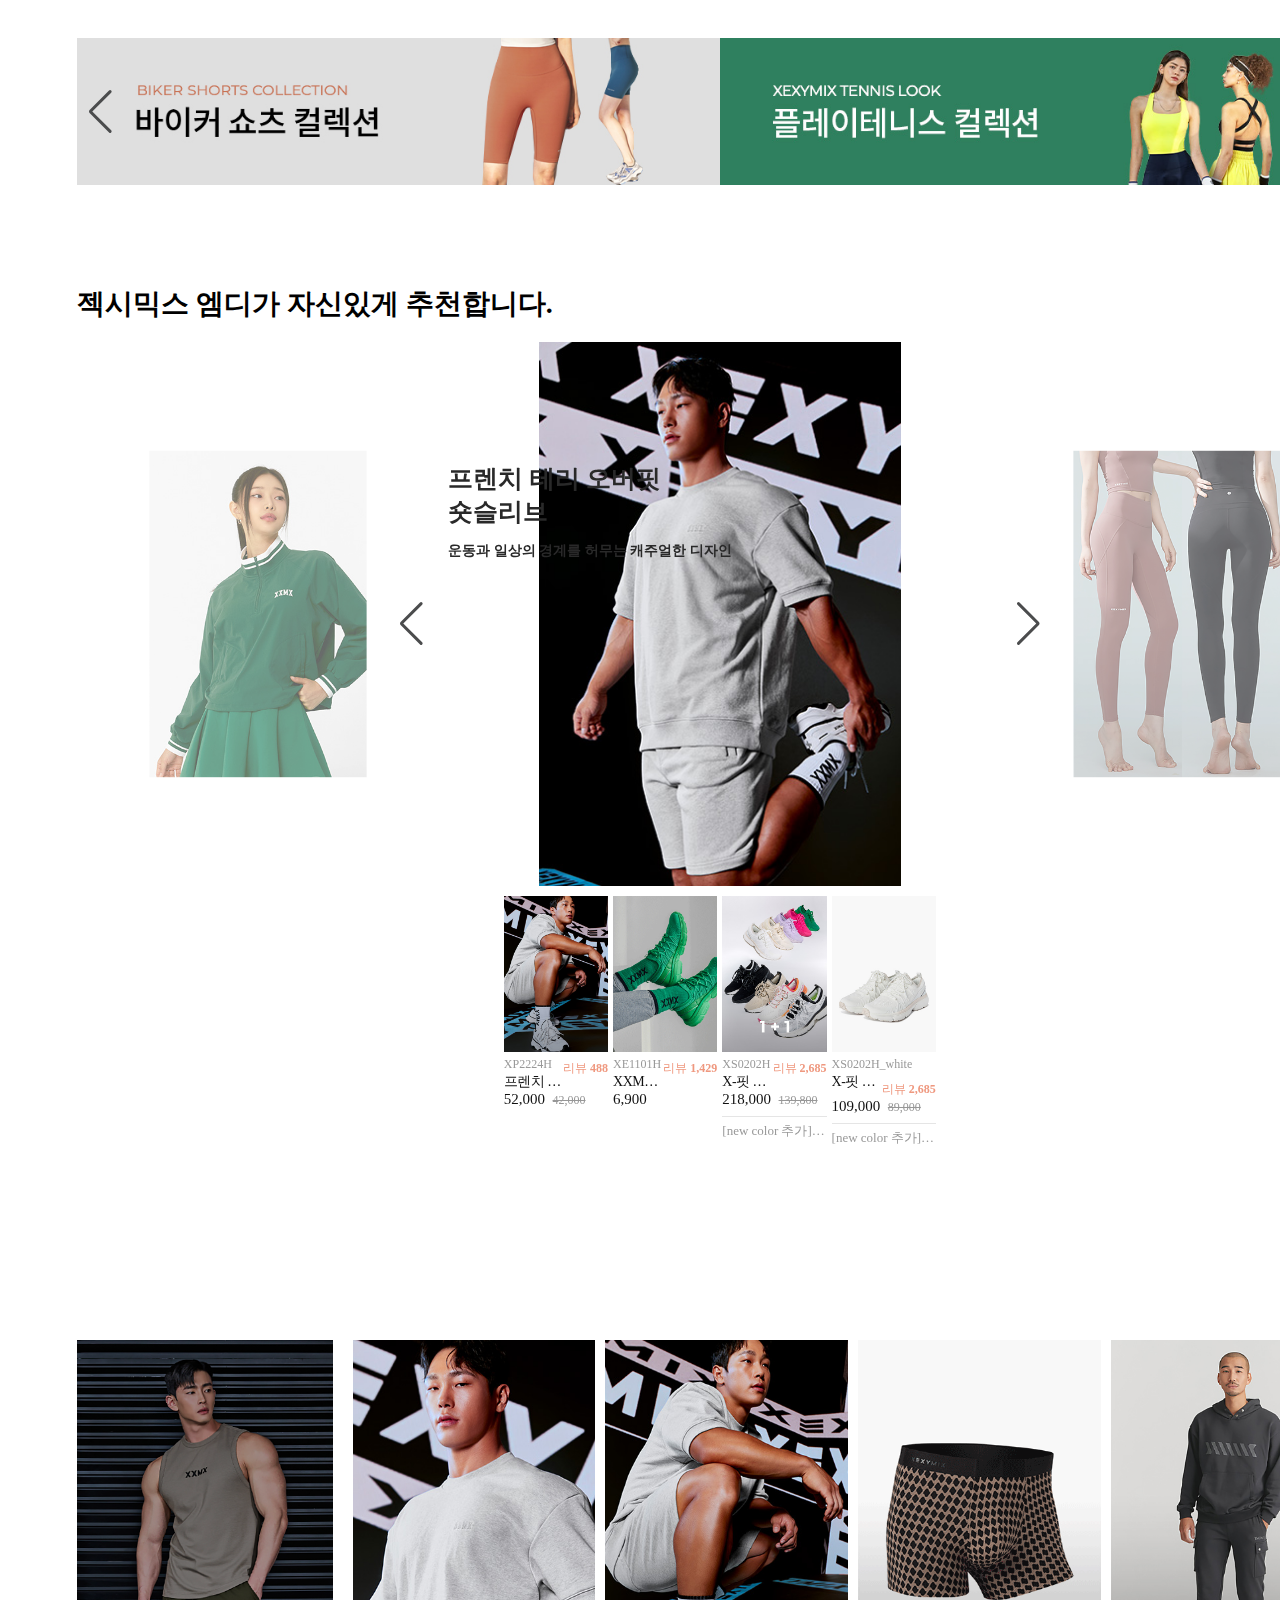
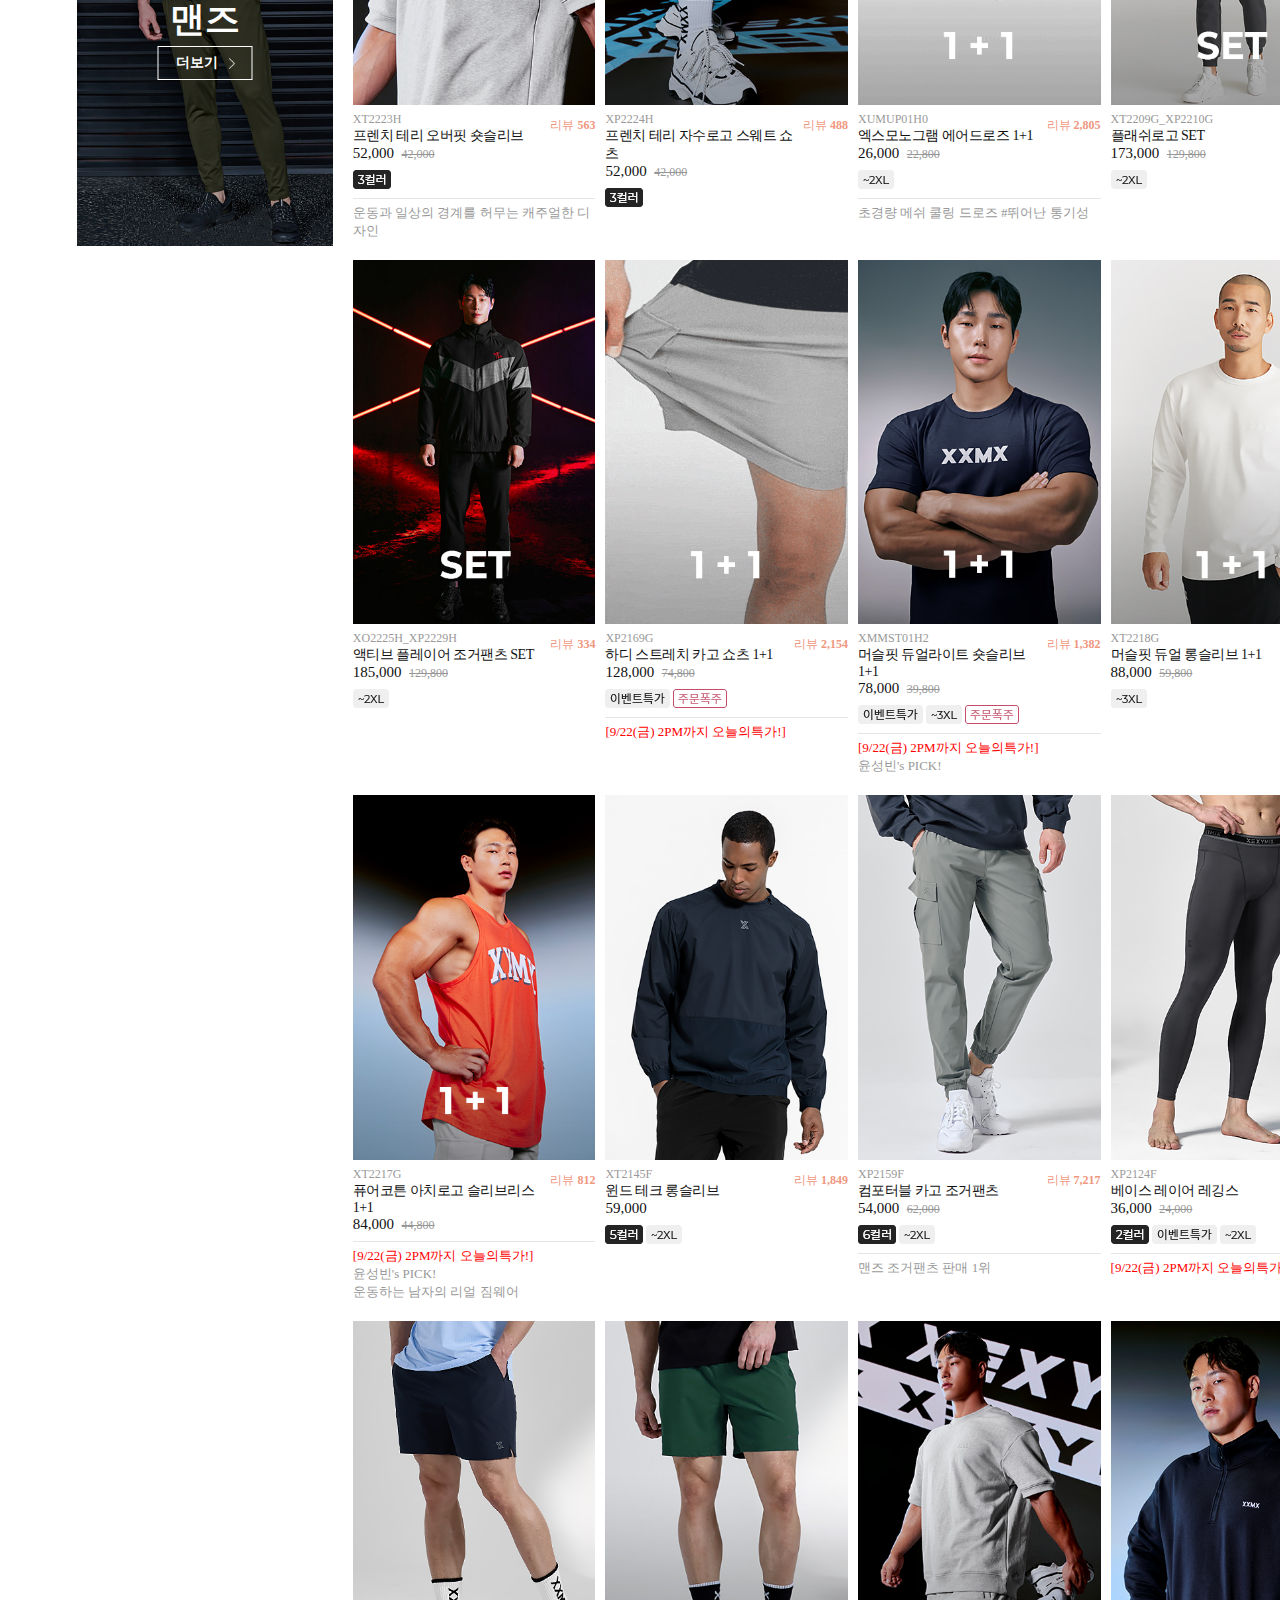
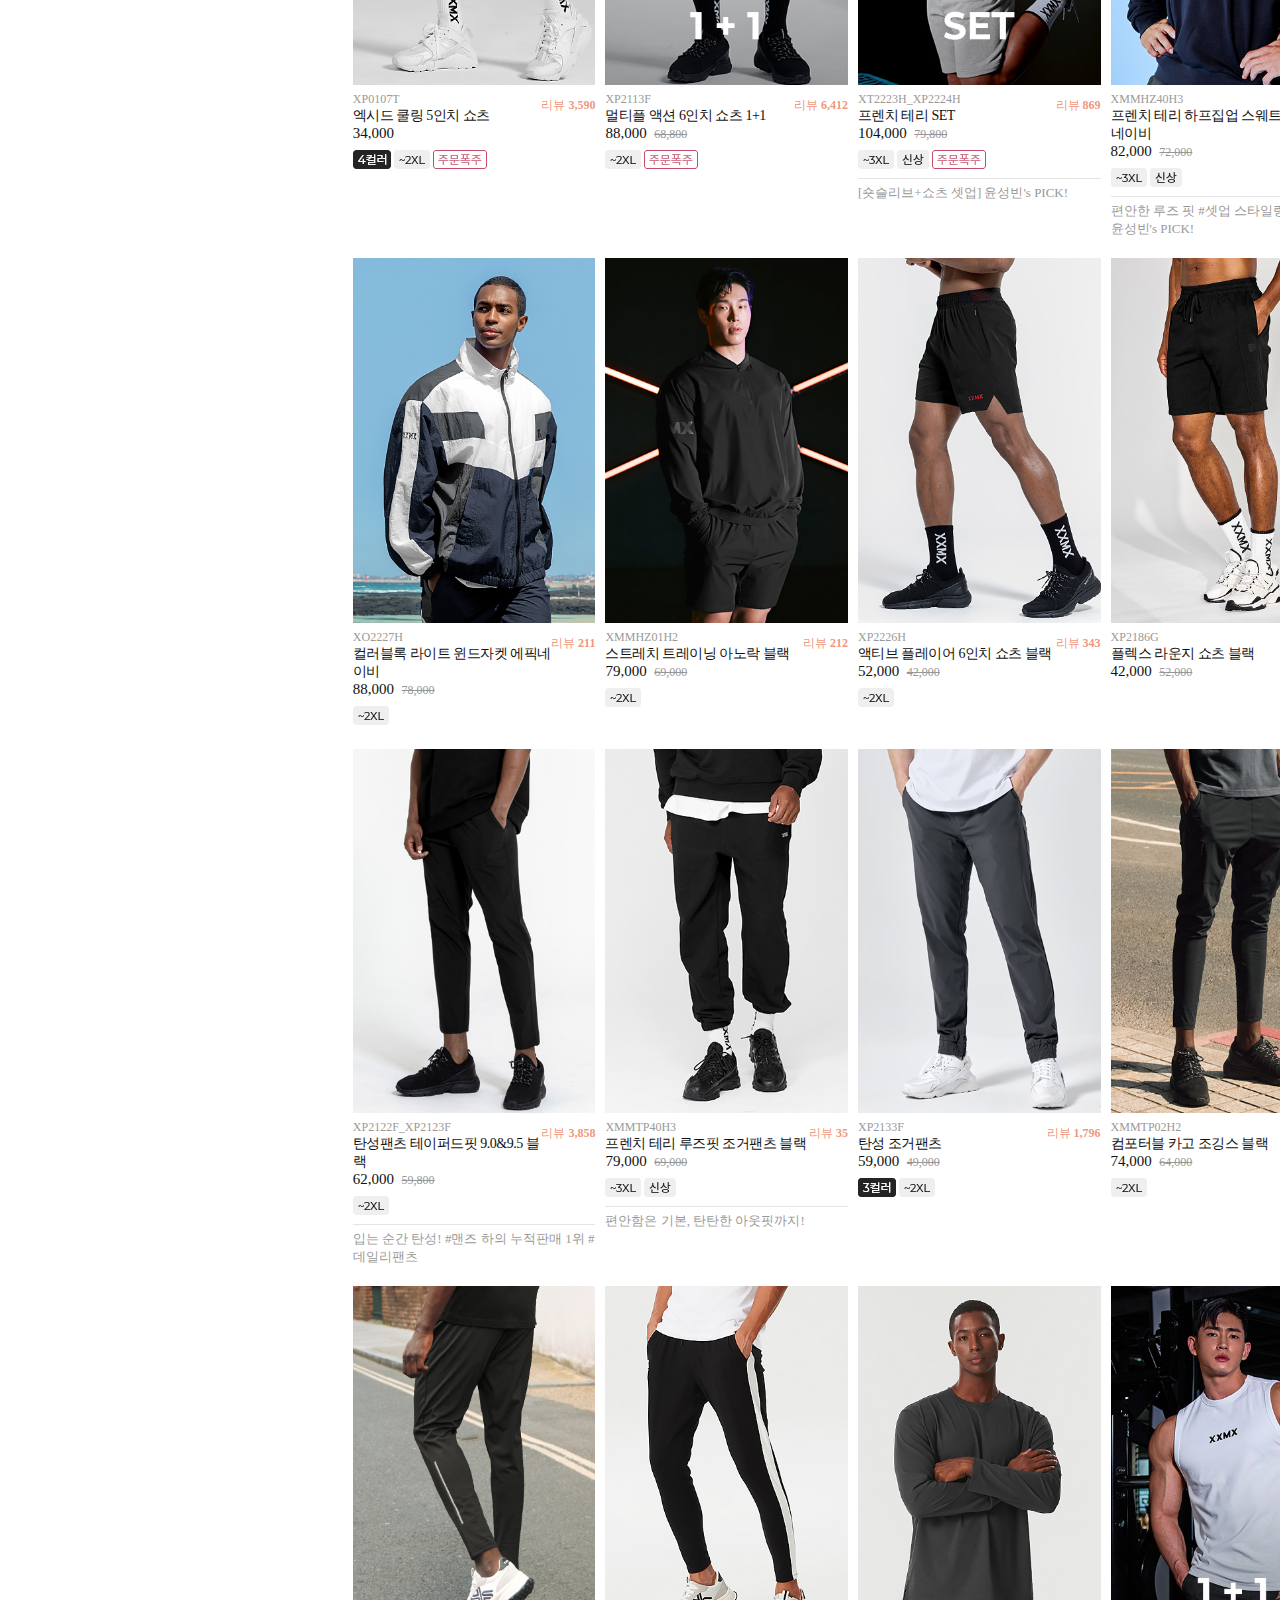
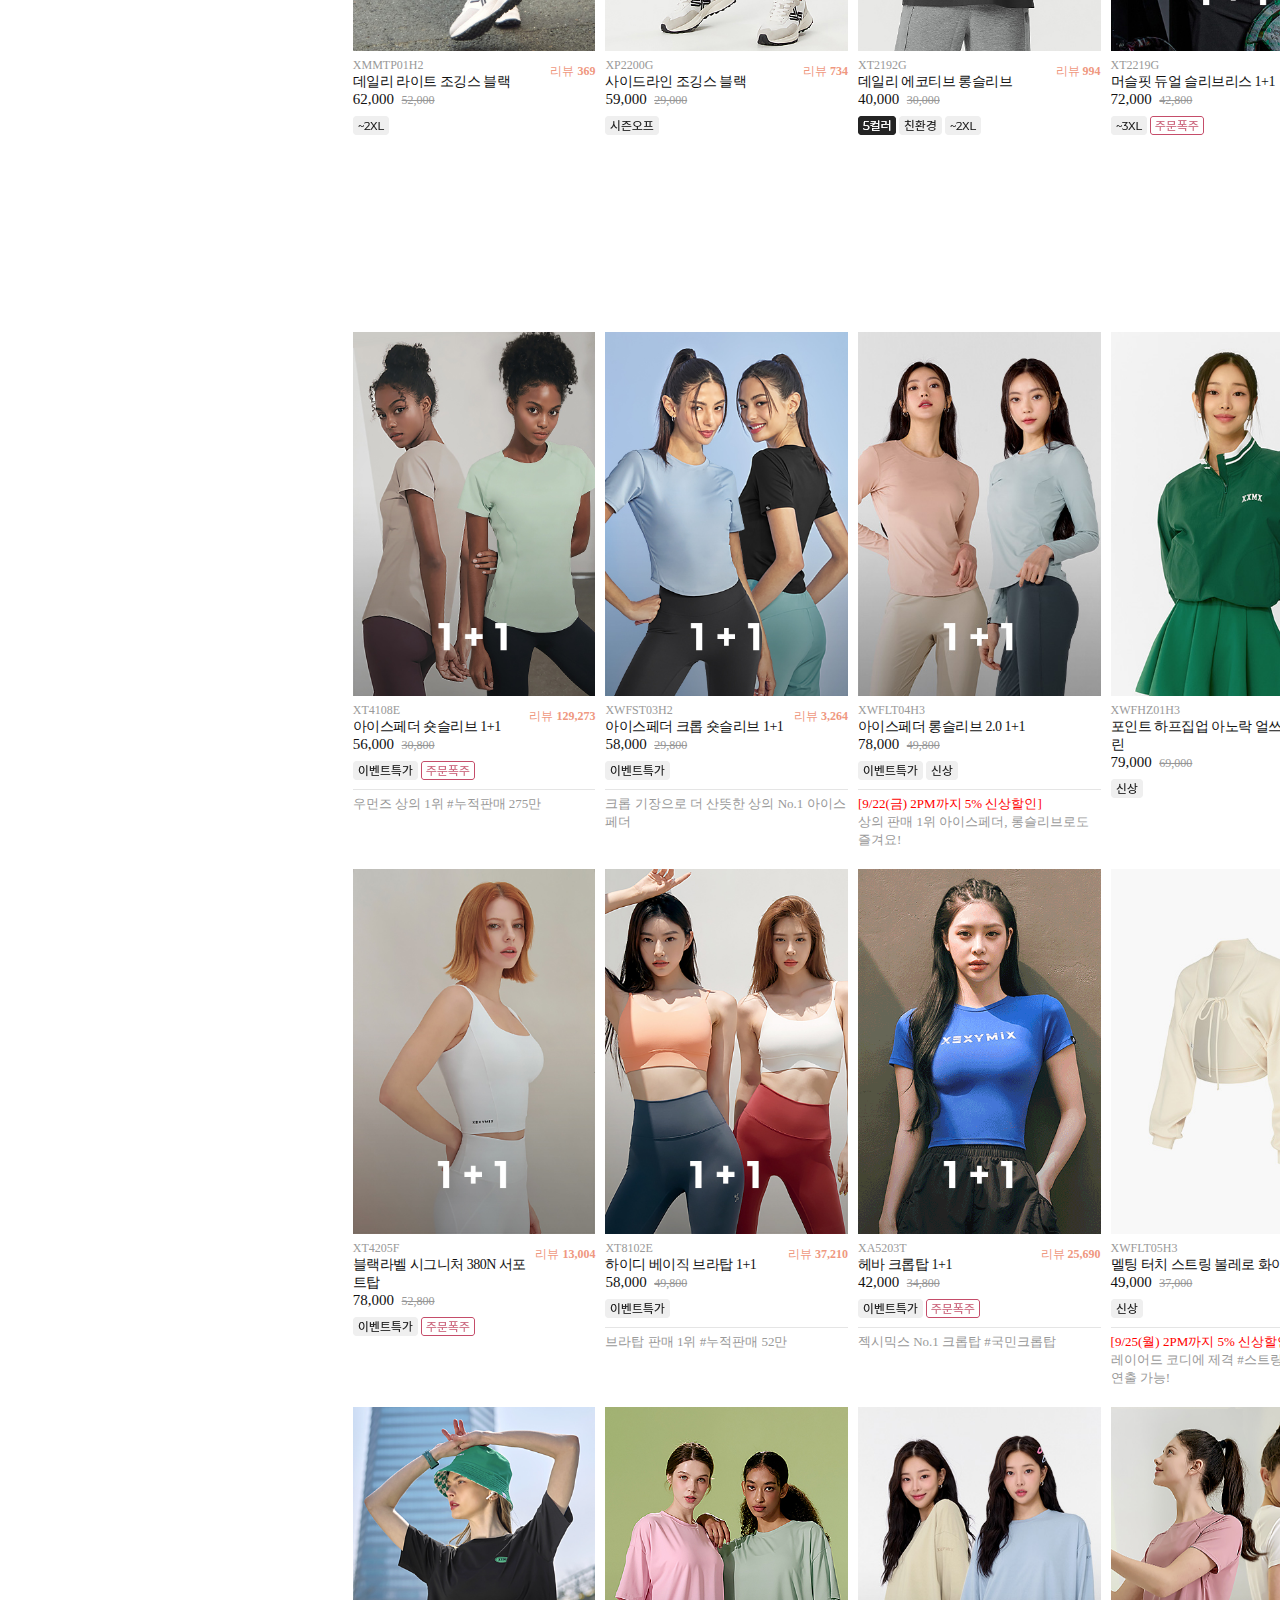
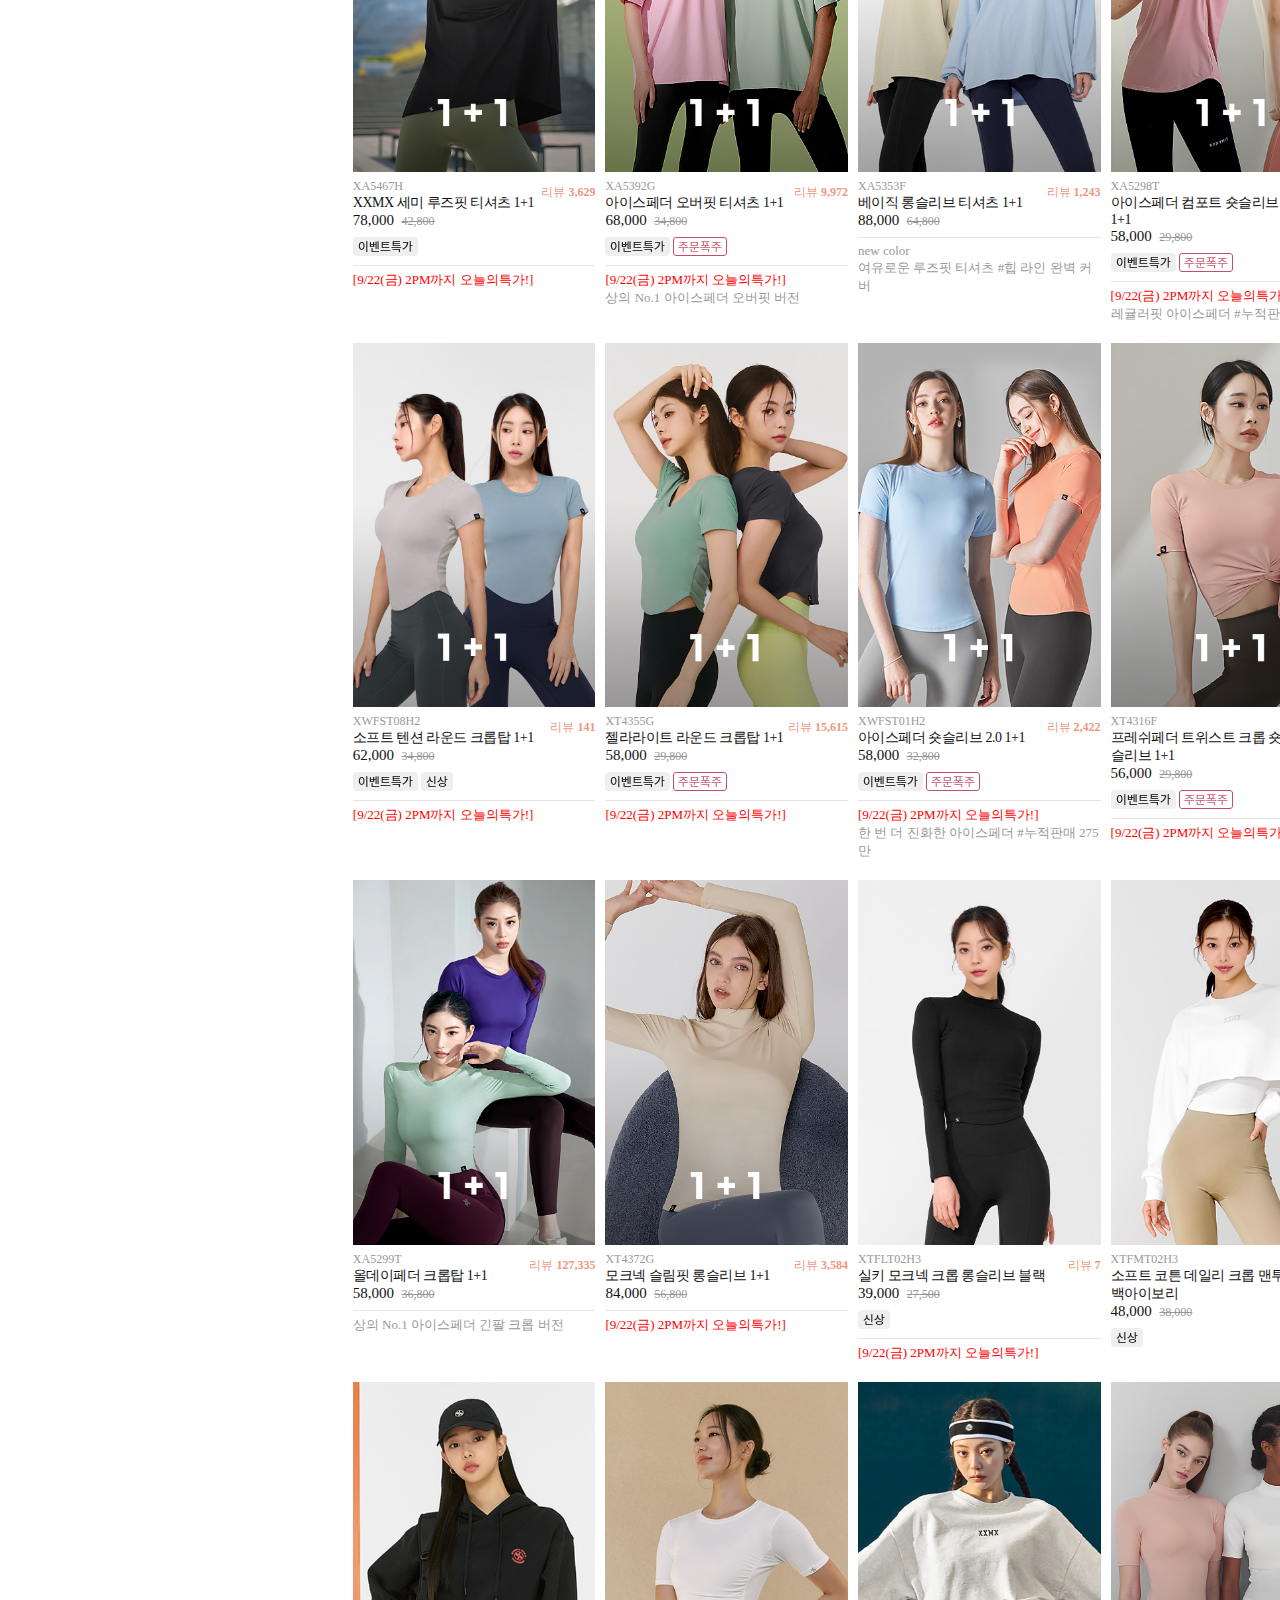
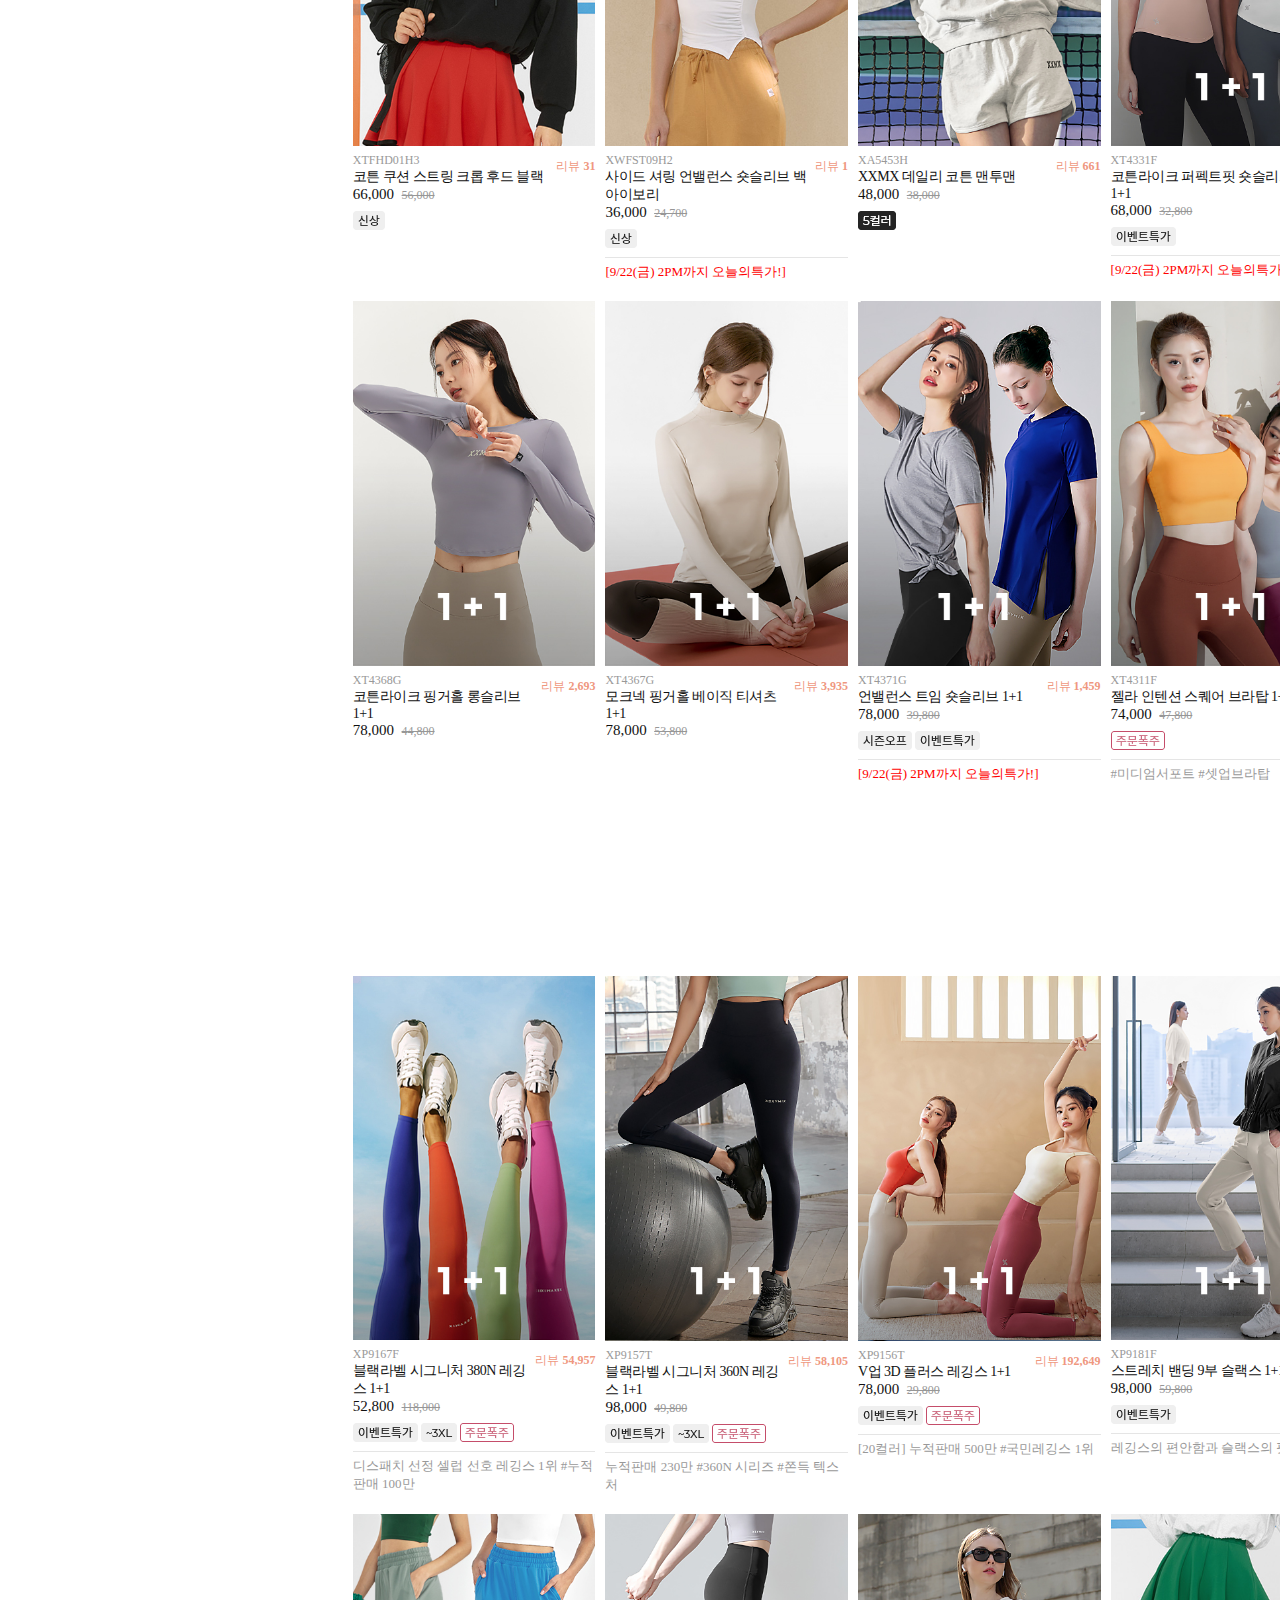
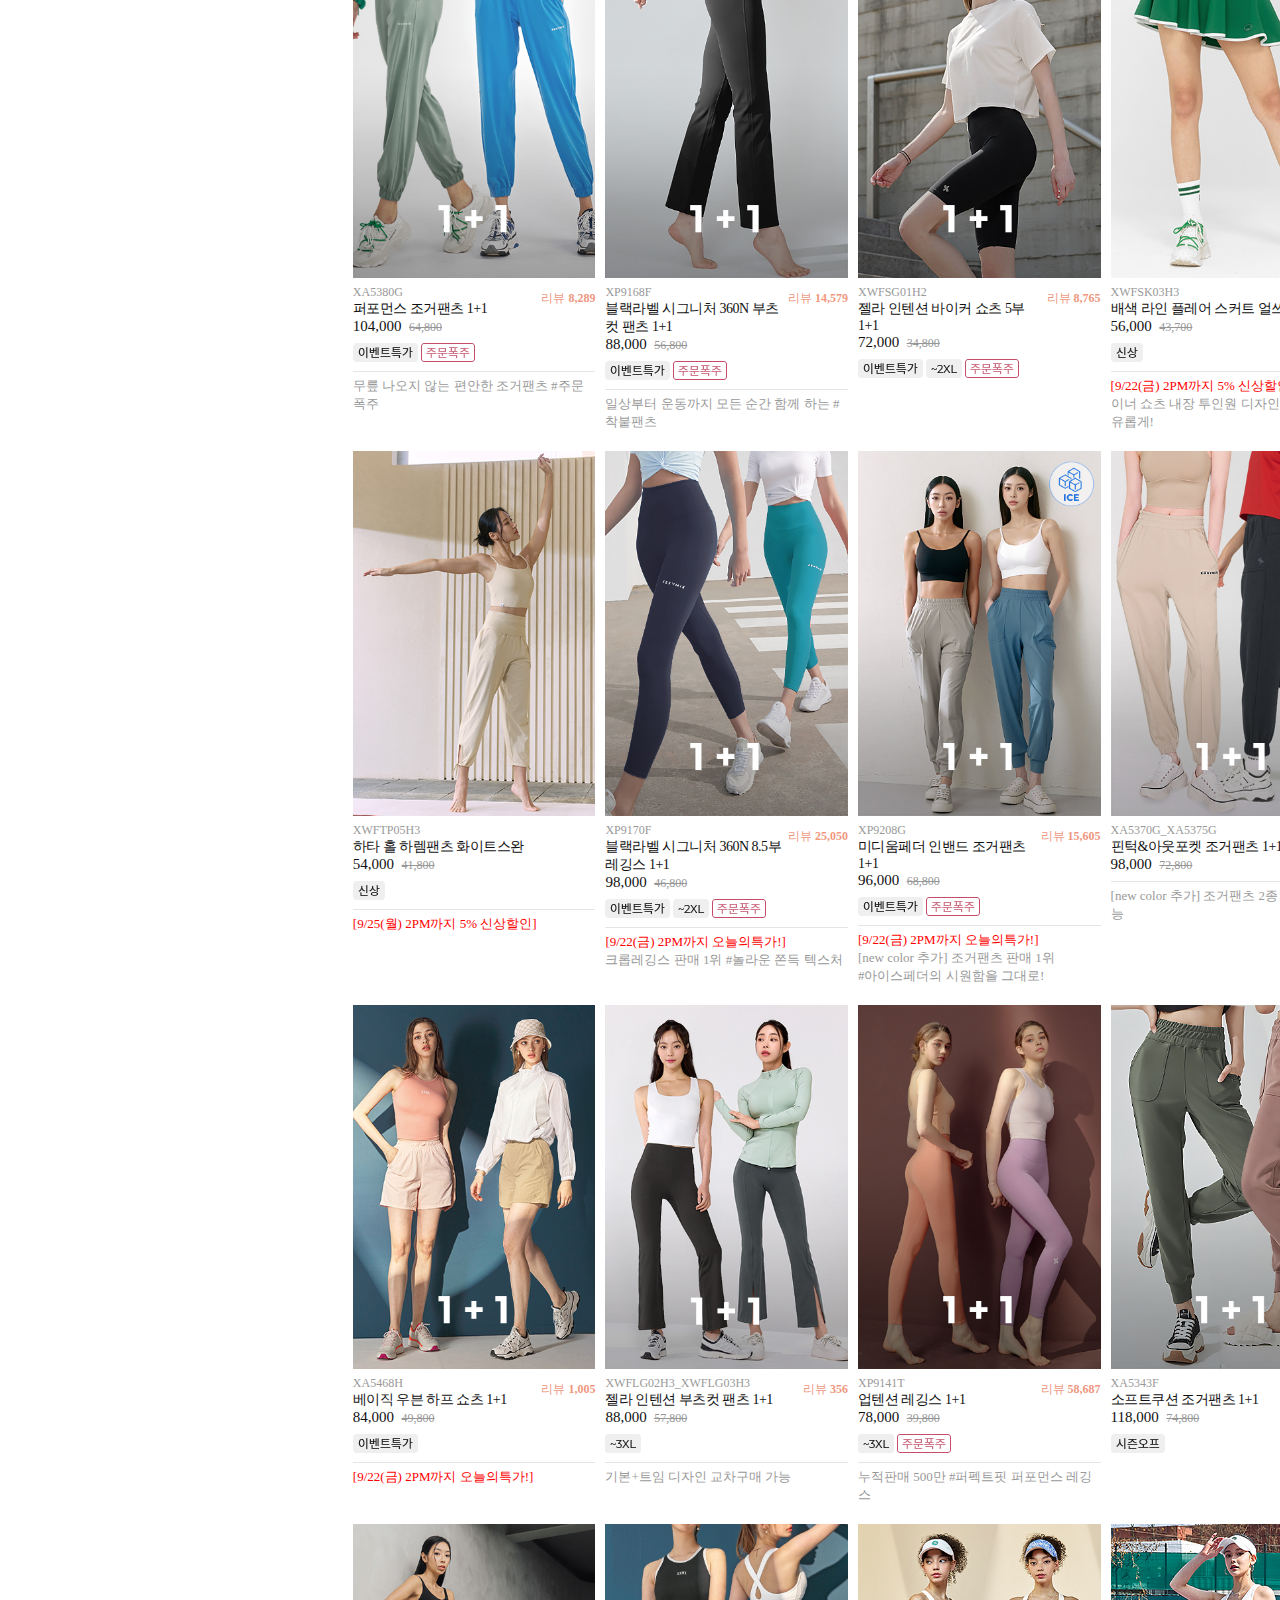
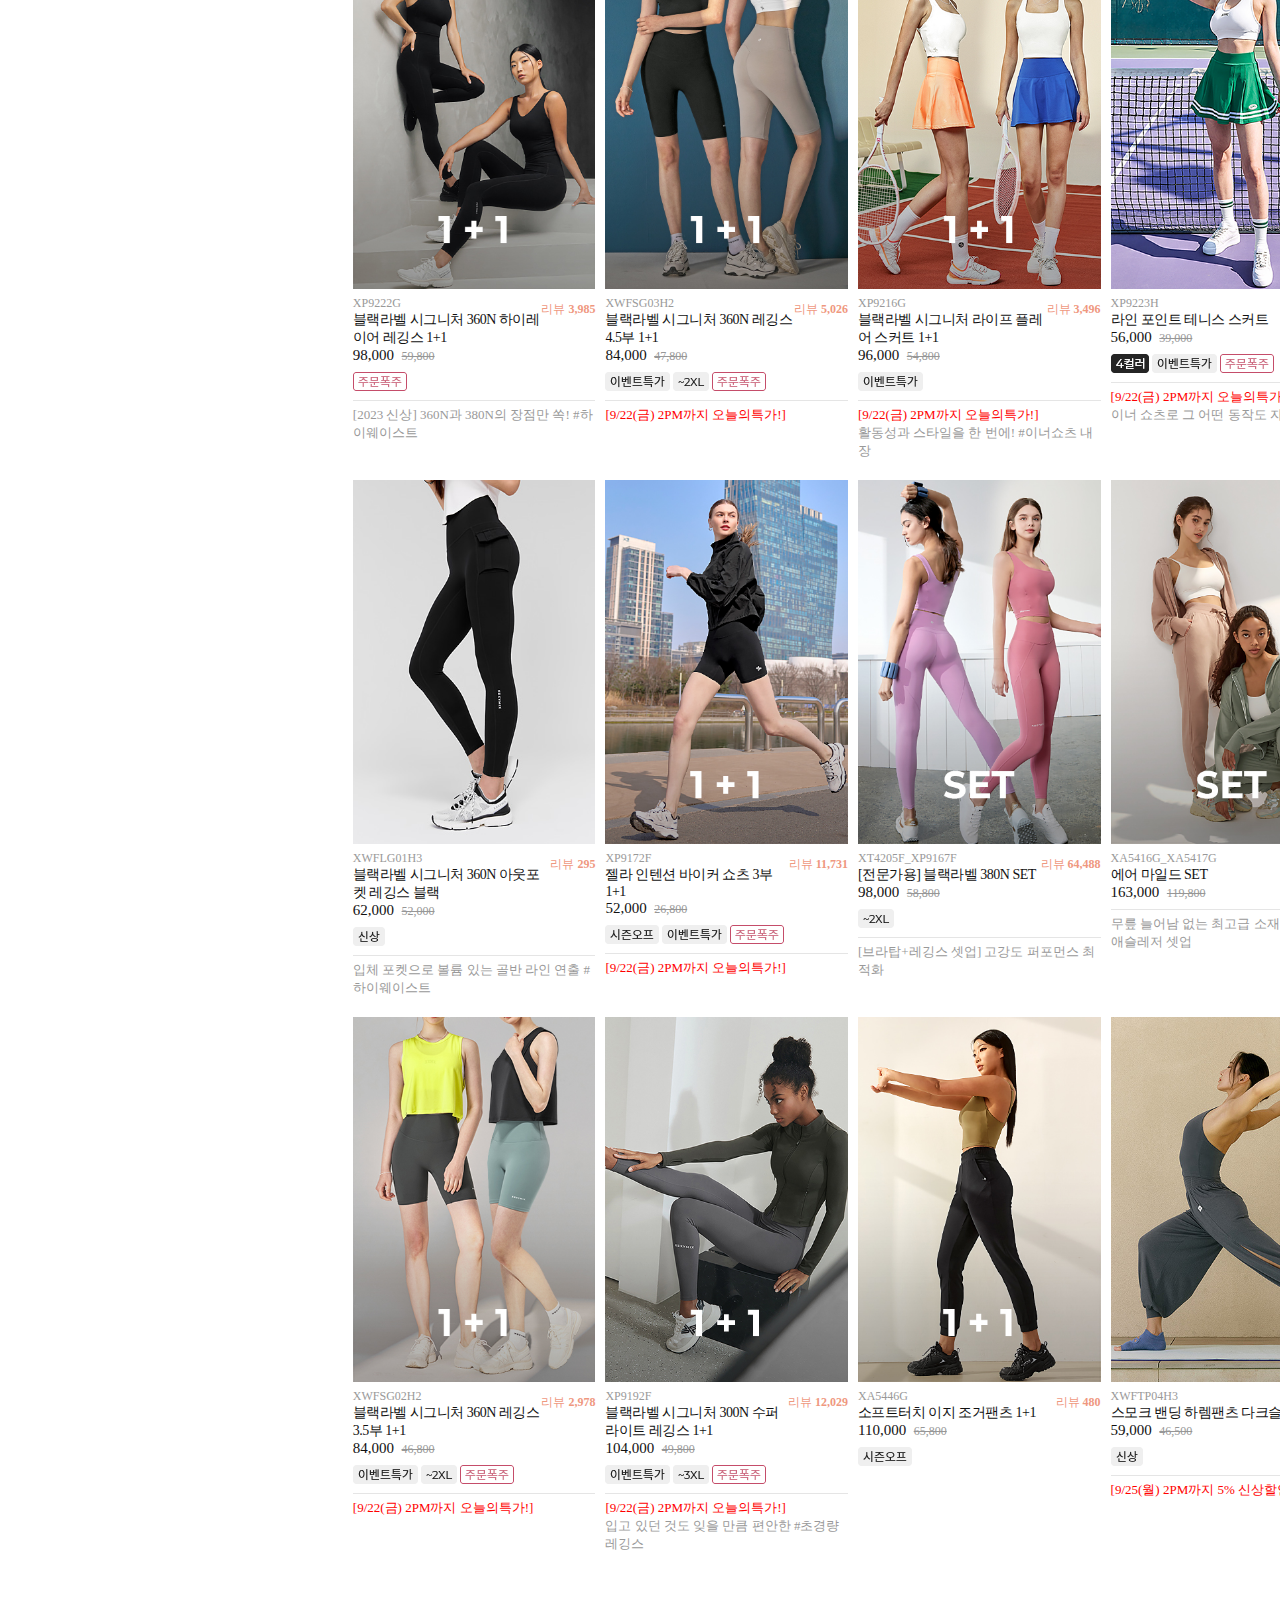
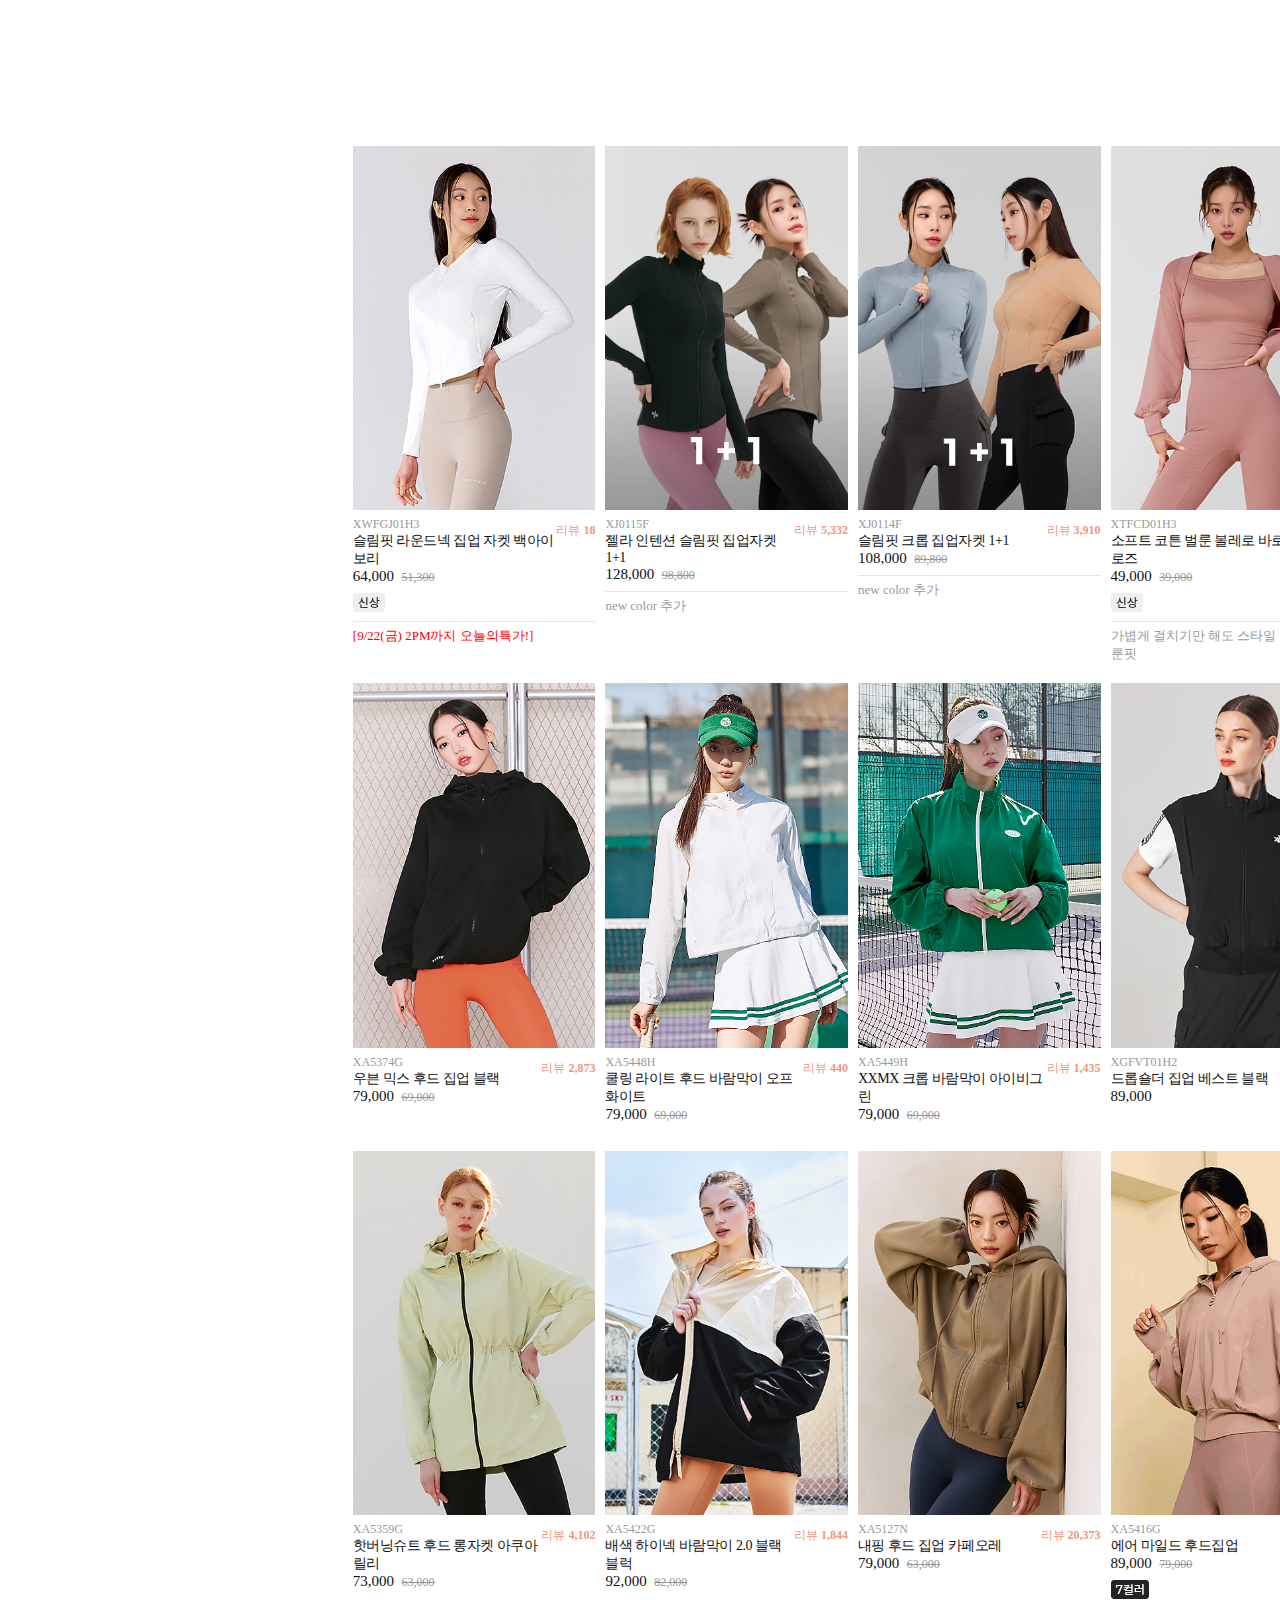
==== commit 4e6d60ad: "상세이미지 추가, 로그인페이지 생성" ====
--- a/index.html
+++ b/index.html
@@ -35,29 +35,33 @@
                 </div>
                 <ul class="h_t_icon_box">
                     <li>
-                        <svg xmlns="http://www.w3.org/2000/svg" width="28" height="28" viewBox="0 0 28 28">
-                            <g data-name="*ic_header_logout">
-                                <path data-name="Rectangle 2119" style="opacity:.5;fill:none" d="M0 0h28v28H0z"/>
-                                <g data-name="Group 1783">
-                                    <path data-name="Path 1909" d="M10.045 19.068h-8.59a.456.456 0 0 1-.477-.432V1.364a.456.456 0 0 1 .477-.432h8.591V.5H1.455a.913.913 0 0 0-.955.864v17.272a.913.913 0 0 0 .955.864h8.591z" transform="translate(4.5 4)" style="stroke:#000;stroke-width:.8px;fill:none"/>
-                                    <path data-name="Path 1910" d="M184.909 125.769a.682.682 0 0 0 .682.682h12.321l-3.839 3.82a.682.682 0 1 0 .964.964l5-4.983a.683.683 0 0 0 0-.964l-5-4.959a.682.682 0 0 0-.964.964l3.839 3.795h-12.321a.682.682 0 0 0-.682.682z" transform="translate(-174.909 -111.778)" style="stroke:#fff;stroke-width:.2px"/>
-                                </g>
-                            </g>
-                        </svg>
+                        <a href="./login.html">
+                            <svg xmlns="http://www.w3.org/2000/svg" width="28" height="28" viewBox="0 0 28 28">
+                                <g data-name="*ic_header_logout">
+                                    <path data-name="Rectangle 2119" style="opacity:.5;fill:none" d="M0 0h28v28H0z"/>
+                                    <g data-name="Group 1783">
+                                        <path data-name="Path 1909" d="M10.045 19.068h-8.59a.456.456 0 0 1-.477-.432V1.364a.456.456 0 0 1 .477-.432h8.591V.5H1.455a.913.913 0 0 0-.955.864v17.272a.913.913 0 0 0 .955.864h8.591z" transform="translate(4.5 4)" style="stroke:#000;stroke-width:.8px;fill:none"/>
+                                        <path data-name="Path 1910" d="M184.909 125.769a.682.682 0 0 0 .682.682h12.321l-3.839 3.82a.682.682 0 1 0 .964.964l5-4.983a.683.683 0 0 0 0-.964l-5-4.959a.682.682 0 0 0-.964.964l3.839 3.795h-12.321a.682.682 0 0 0-.682.682z" transform="translate(-174.909 -111.778)" style="stroke:#fff;stroke-width:.2px"/>
+                                    </g>
+                                </g>
+                            </svg>
+                        </a>
                     </li><!--login-->
                     <li>
-                        <svg xmlns="http://www.w3.org/2000/svg" width="28" height="28" viewBox="0 0 28 28">
-                            <g data-name="*ic_header_recent">
-                                <path data-name="Rectangle 2075" style="opacity:.5;fill:none" d="M0 0h28v28H0z"/>
-                                <g data-name="*mypage">
-                                    <path data-name="Path 1203" d="M.5 18.354v-1.143a6.2 6.2 0 0 1 6.415-5.968h6.677a6.2 6.2 0 0 1 6.415 5.968v1.142" transform="translate(3.681 4.951)" style="stroke-linecap:round;stroke-miterlimit:10;stroke:#000;stroke-width:1.2px;fill:none"/>
-                                    <g data-name="Ellipse 313" transform="translate(9.301 4)" style="stroke:#000;stroke-width:1.2px;fill:none">
-                                        <circle cx="4.6" cy="4.6" r="4.6" style="stroke:none"/>
-                                        <circle cx="4.6" cy="4.6" r="4" style="fill:none"/>
+                        <a href="">
+                            <svg xmlns="http://www.w3.org/2000/svg" width="28" height="28" viewBox="0 0 28 28">
+                                <g data-name="*ic_header_recent">
+                                    <path data-name="Rectangle 2075" style="opacity:.5;fill:none" d="M0 0h28v28H0z"/>
+                                    <g data-name="*mypage">
+                                        <path data-name="Path 1203" d="M.5 18.354v-1.143a6.2 6.2 0 0 1 6.415-5.968h6.677a6.2 6.2 0 0 1 6.415 5.968v1.142" transform="translate(3.681 4.951)" style="stroke-linecap:round;stroke-miterlimit:10;stroke:#000;stroke-width:1.2px;fill:none"/>
+                                        <g data-name="Ellipse 313" transform="translate(9.301 4)" style="stroke:#000;stroke-width:1.2px;fill:none">
+                                            <circle cx="4.6" cy="4.6" r="4.6" style="stroke:none"/>
+                                            <circle cx="4.6" cy="4.6" r="4" style="fill:none"/>
+                                        </g>
                                     </g>
                                 </g>
-                            </g>
-                        </svg>
+                            </svg>
+                        </a>
                     </li><!--mypage-->
                     <li class="history">
                         <svg xmlns="http://www.w3.org/2000/svg" width="28" height="28" viewBox="0 0 28 28">
@@ -142,15 +146,17 @@
                         </div>
                     </li><!--history-->
                     <li class="cart">
-                        <svg xmlns="http://www.w3.org/2000/svg" width="28" height="28" viewBox="0 0 28 28">
-                            <g id="_ic_header_cart" data-name="*ic_header_cart" transform="translate(-330 -15)">
-                            <rect id="Rectangle_91" data-name="Rectangle 91" width="28" height="28" transform="translate(330 15)" fill="#fff" opacity="0"/>
-                            <g id="_ic_shopping" data-name="*ic_shopping" transform="translate(334 16.374)">
-                                <path id="Path_1411" data-name="Path 1411" d="M18.634,22.135H1.218a.682.682,0,0,1-.715-.7L1.884,5.752a.694.694,0,0,1,.714-.6H17.252a.7.7,0,0,1,.715.6L19.349,21.43A.682.682,0,0,1,18.634,22.135Z" transform="translate(0.075 0.772)" fill="none" stroke="#000" stroke-linecap="round" stroke-linejoin="round" stroke-width="1.1"/>
-                                <path id="Path_1412" data-name="Path 1412" d="M5.179,7.888V2.271A1.714,1.714,0,0,1,6.829.5h4.79a1.714,1.714,0,0,1,1.65,1.771V7.888" transform="translate(0.776 1.125)" fill="none" stroke="#000" stroke-linecap="round" stroke-linejoin="round" stroke-width="1.1"/>
-                            </g>
-                            </g>
-                        </svg>
+                        <a href="">
+                            <svg xmlns="http://www.w3.org/2000/svg" width="28" height="28" viewBox="0 0 28 28">
+                                <g id="_ic_header_cart" data-name="*ic_header_cart" transform="translate(-330 -15)">
+                                <rect id="Rectangle_91" data-name="Rectangle 91" width="28" height="28" transform="translate(330 15)" fill="#fff" opacity="0"/>
+                                <g id="_ic_shopping" data-name="*ic_shopping" transform="translate(334 16.374)">
+                                    <path id="Path_1411" data-name="Path 1411" d="M18.634,22.135H1.218a.682.682,0,0,1-.715-.7L1.884,5.752a.694.694,0,0,1,.714-.6H17.252a.7.7,0,0,1,.715.6L19.349,21.43A.682.682,0,0,1,18.634,22.135Z" transform="translate(0.075 0.772)" fill="none" stroke="#000" stroke-linecap="round" stroke-linejoin="round" stroke-width="1.1"/>
+                                    <path id="Path_1412" data-name="Path 1412" d="M5.179,7.888V2.271A1.714,1.714,0,0,1,6.829.5h4.79a1.714,1.714,0,0,1,1.65,1.771V7.888" transform="translate(0.776 1.125)" fill="none" stroke="#000" stroke-linecap="round" stroke-linejoin="round" stroke-width="1.1"/>
+                                </g>
+                                </g>
+                            </svg>
+                        </a>
                     </li><!--cart-->
                 </div>
             </ul>
@@ -163,7 +169,7 @@
                     <li><a href="#">신상할인</a></li>
                     <li><a href="#">베스트</a></li>
                     <li class="nav_pan_hover">
-                        <a href="./cate.html?cate_no=0">우먼즈</a>
+                        <a href="./list.html?cate_no=0">우먼즈</a>
                         <ul class="nav_pan_item">
                             <li><a href="#">레깅스</a></li>
                             <li><a href="#">조거팬츠</a></li>
@@ -179,7 +185,7 @@
                         </ul>
                     </li>
                     <li class="nav_pan_hover">
-                        <a href="./cate.html?cate_no=1">맨즈</a>
+                        <a href="./list.html?cate_no=1">맨즈</a>
                         <ul class="nav_pan_item">
                             <li><a href="#">신상</a></li>
                             <li><a href="#">상의</a></li>
@@ -194,7 +200,7 @@
                         </ul>
                     </li>
                     <li class="nav_pan_hover">
-                        <a href="./cate.html?cate_no=2">골프</a>
+                        <a href="./list.html?cate_no=2">골프</a>
                         <ul class="nav_pan_item">
                             <li><a href="#">우먼즈</a></li>
                             <li><a href="#">맨즈</a></li>
@@ -202,7 +208,7 @@
                         </ul>
                     </li>
                     <li class="nav_pan_hover">
-                        <a href="./cate.html?cate_no=3">키즈</a>
+                        <a href="./list.html?cate_no=3">키즈</a>
                         <ul class="nav_pan_item">
                             <li><a href="#">상의</a></li>
                             <li><a href="#">아우터</a></li>
@@ -212,7 +218,7 @@
                         </ul>
                     </li>
                     <li class="nav_pan_hover">
-                        <a href="./cate.html?cate_no=4">슈즈&용품</a>
+                        <a href="./list.html?cate_no=4">슈즈&용품</a>
                         <ul class="nav_pan_item">
                             <li><a href="#">슈즈</a></li>
                             <li><a href="#">용품</a></li>
@@ -481,7 +487,7 @@
             </div>
         </section>
         <section class="m_item_box w_main">
-            <a href="./cate.html?cate_no=1" class="fixed_img_box">
+            <a href="./list.html?cate_no=1" class="fixed_img_box">
                 <video src="./img/m_item_fixed/xt2219g_mv.mp4" class="fixed_video" autoplay muted loop playsinline></video>
                 <img src="./img/m_item_fixed/title_img_mens.jpg" alt="맨즈" class="fixed_img">
                 <div class="fixed_desc">
--- a/css/common.css
+++ b/css/common.css
@@ -159,4 +159,58 @@
     position: absolute;
     top: 0;
     left: 0;
+}
+
+/* //////////////////////////// */
+/* /////////// 정렬 /////////// */
+/* //////////////////////////// */
+.sort{
+    font-size: 13px;
+    color: #6d6f6d;
+    cursor: pointer;
+    position: absolute;
+    right: 0;
+    top: 0;
+}
+.sort::after{
+    content: "";
+    display: inline-block;
+    width: 8px;
+    height: 8px;
+    border-bottom: 2px solid #6d6f6d;
+    border-right: 2px solid #6d6f6d;
+    transform: rotate(45deg) translateY(-4px);
+}
+.sort_list{
+    width: 66px;
+    padding: 10px;
+    line-height: 2;
+    background-color: #fff;
+    border: 1px solid #111;
+
+    position: absolute;
+    top: calc(100% + 10px);
+    left: 50%;
+    transform: translateX(-50%);
+    z-index: 9;
+}
+.sort_list_none{display: none;}
+
+/* //////////////////////////// */
+/* /////// 페이지네이션 //////// */
+/* //////////////////////////// */
+.pagination{
+    color: #111;
+    font-size: 0;
+    padding-top: 40px;
+
+    display: flex;
+    justify-content: center;
+    gap: 10px;
+}
+.pagination_point{font-weight: bold;}
+.pagination > * {
+    padding: 5px;
+    font-size: 15px;
+    cursor: pointer;
 }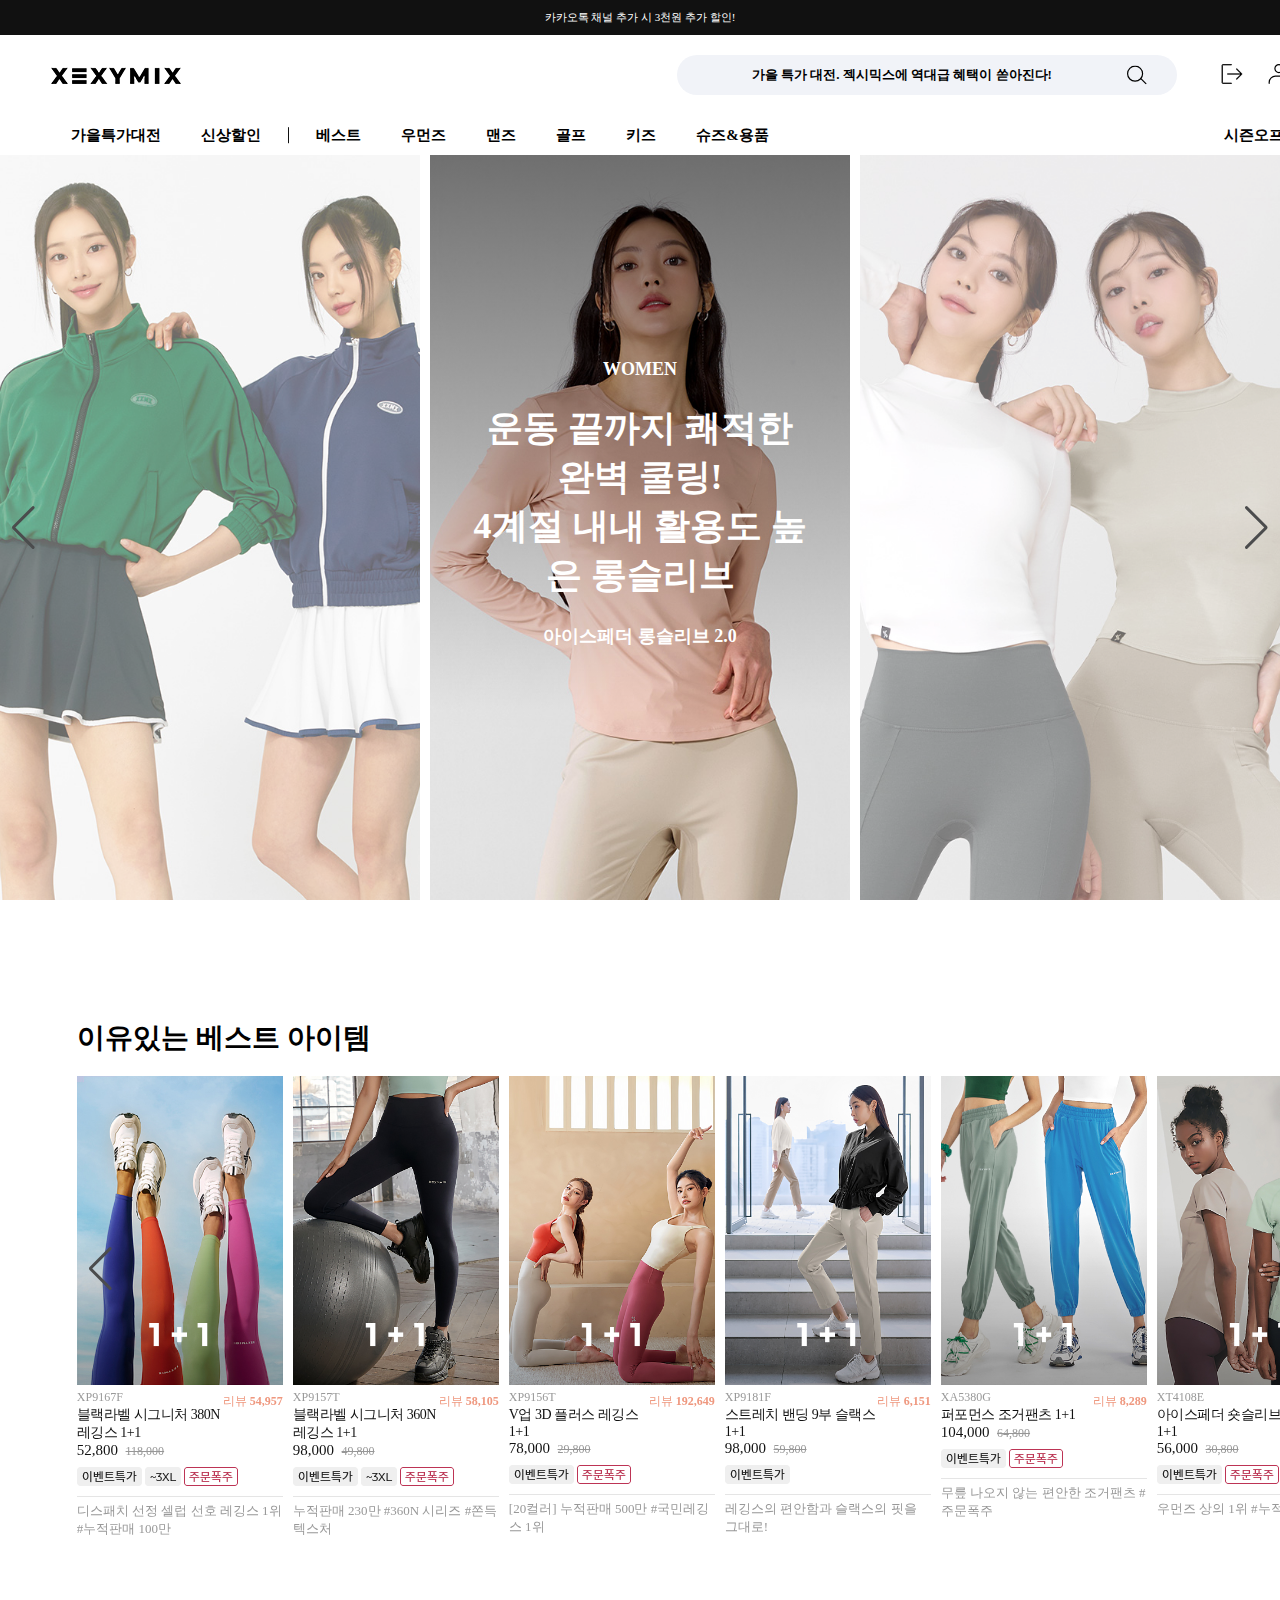
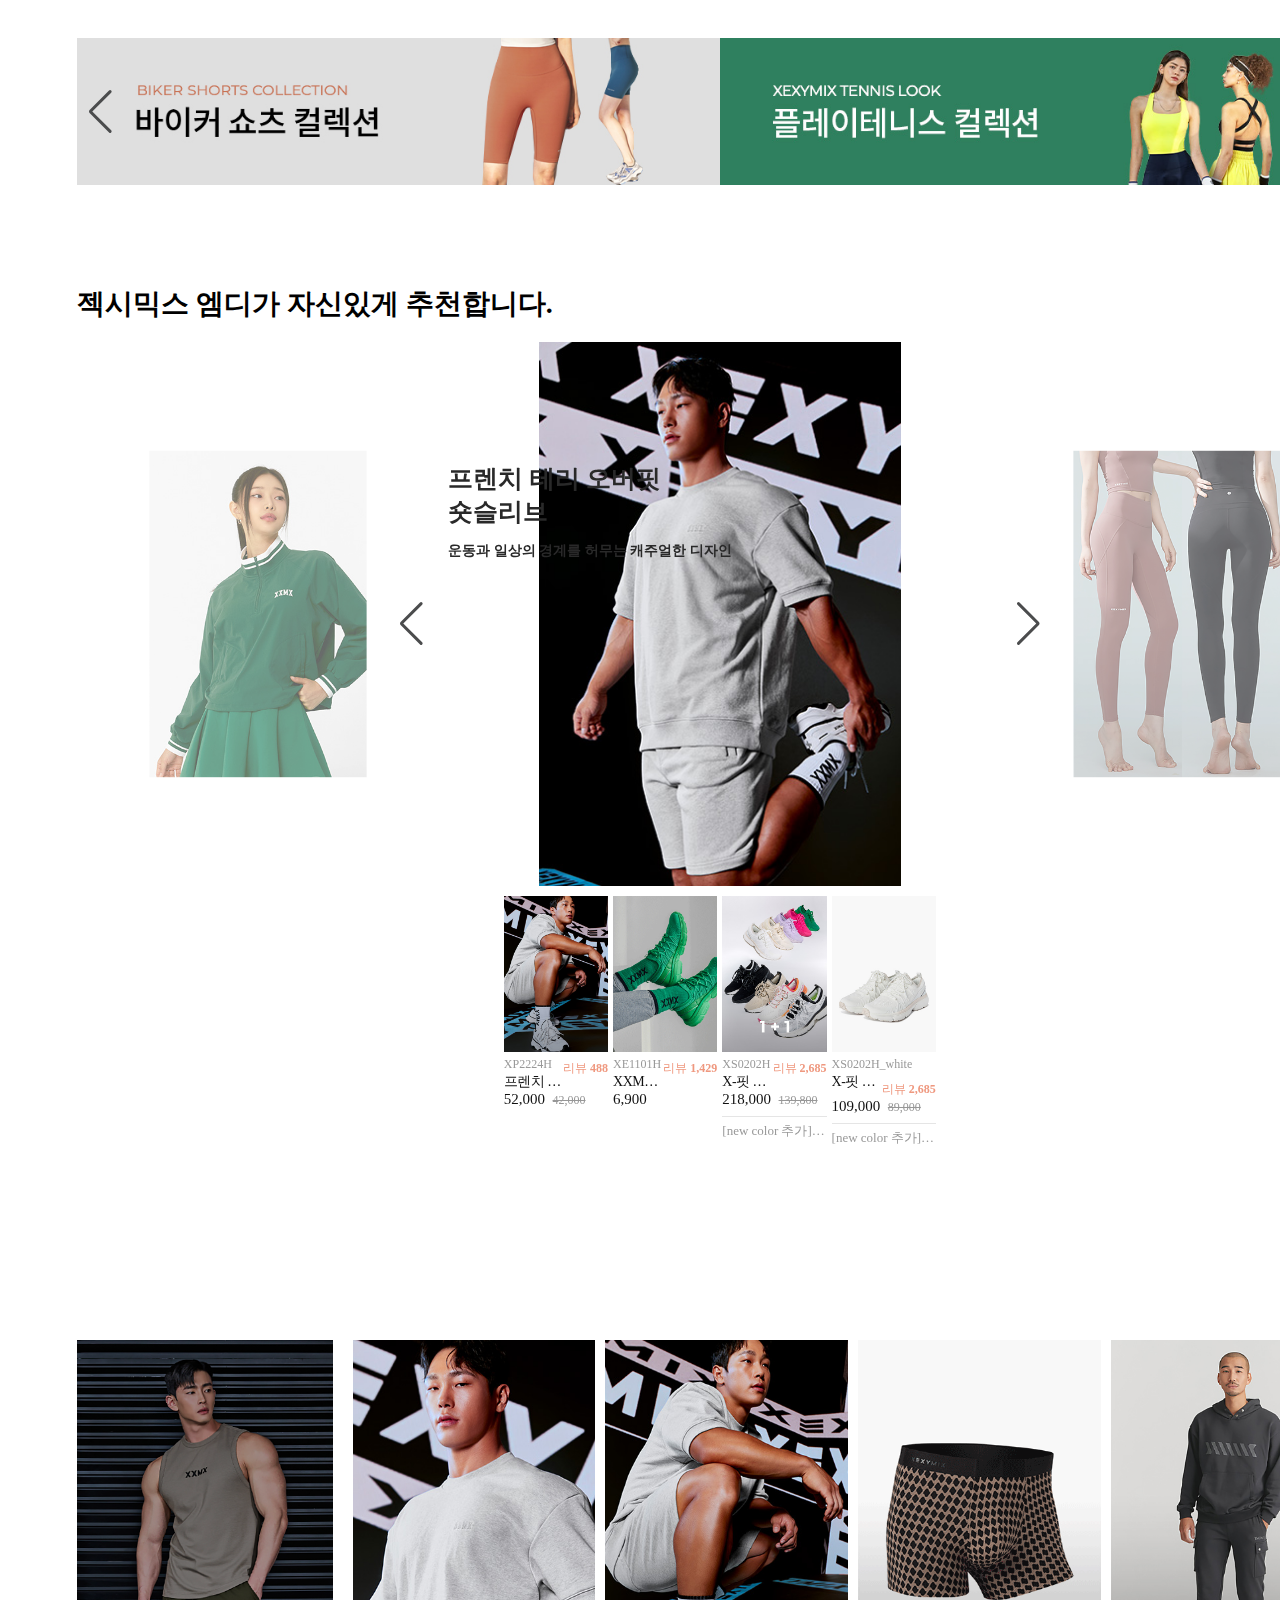
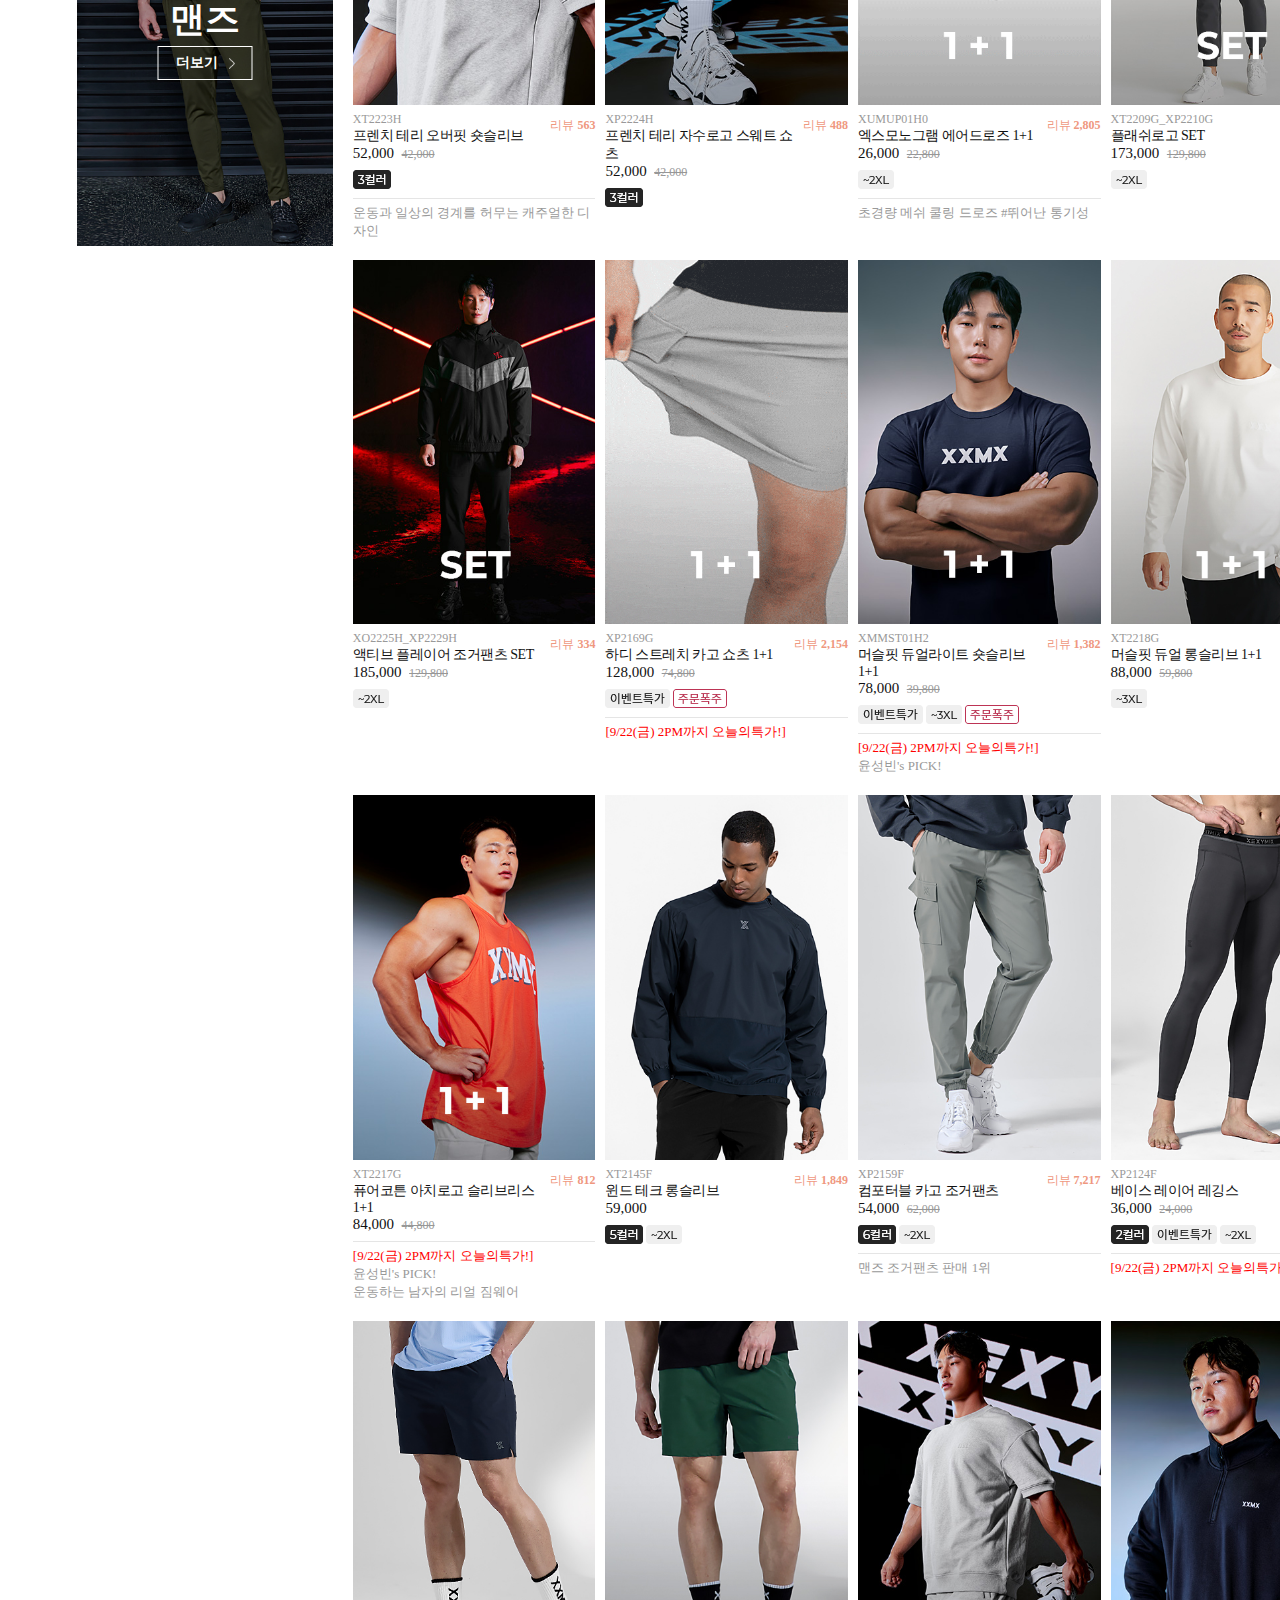
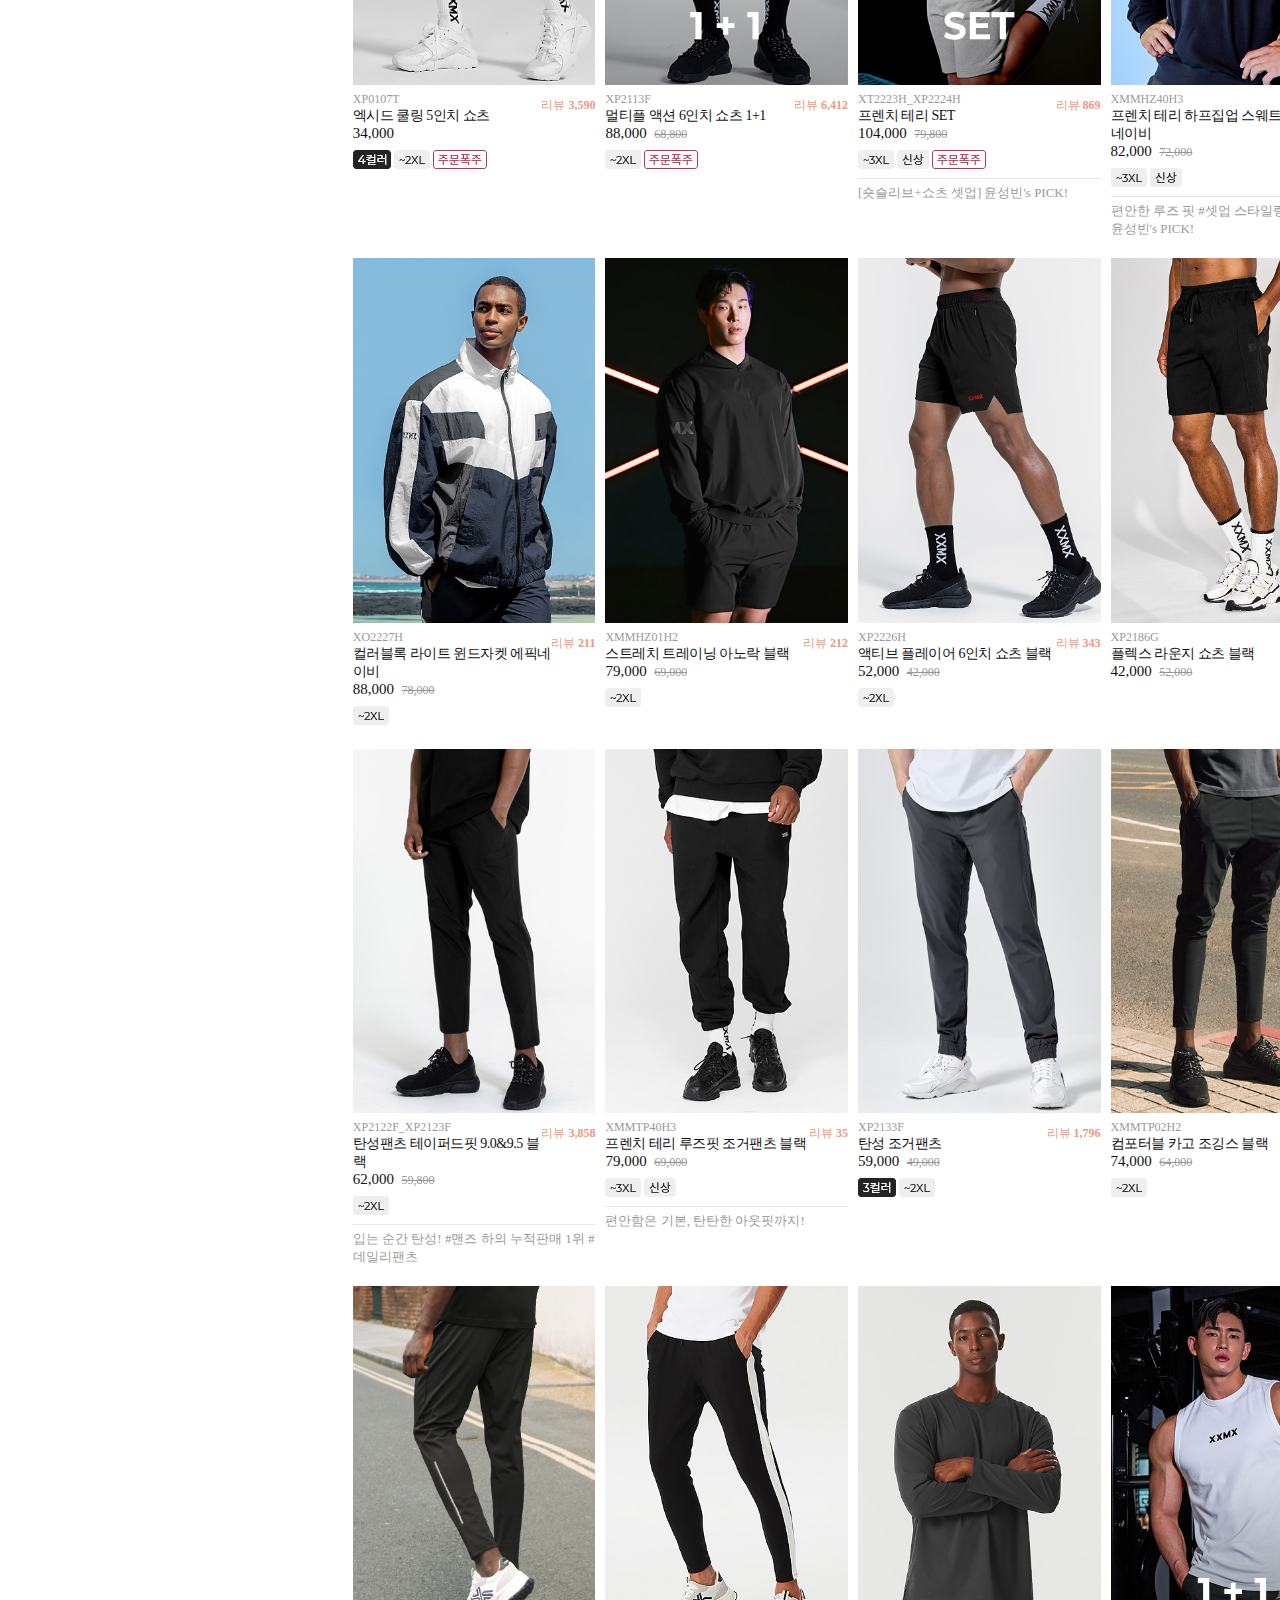
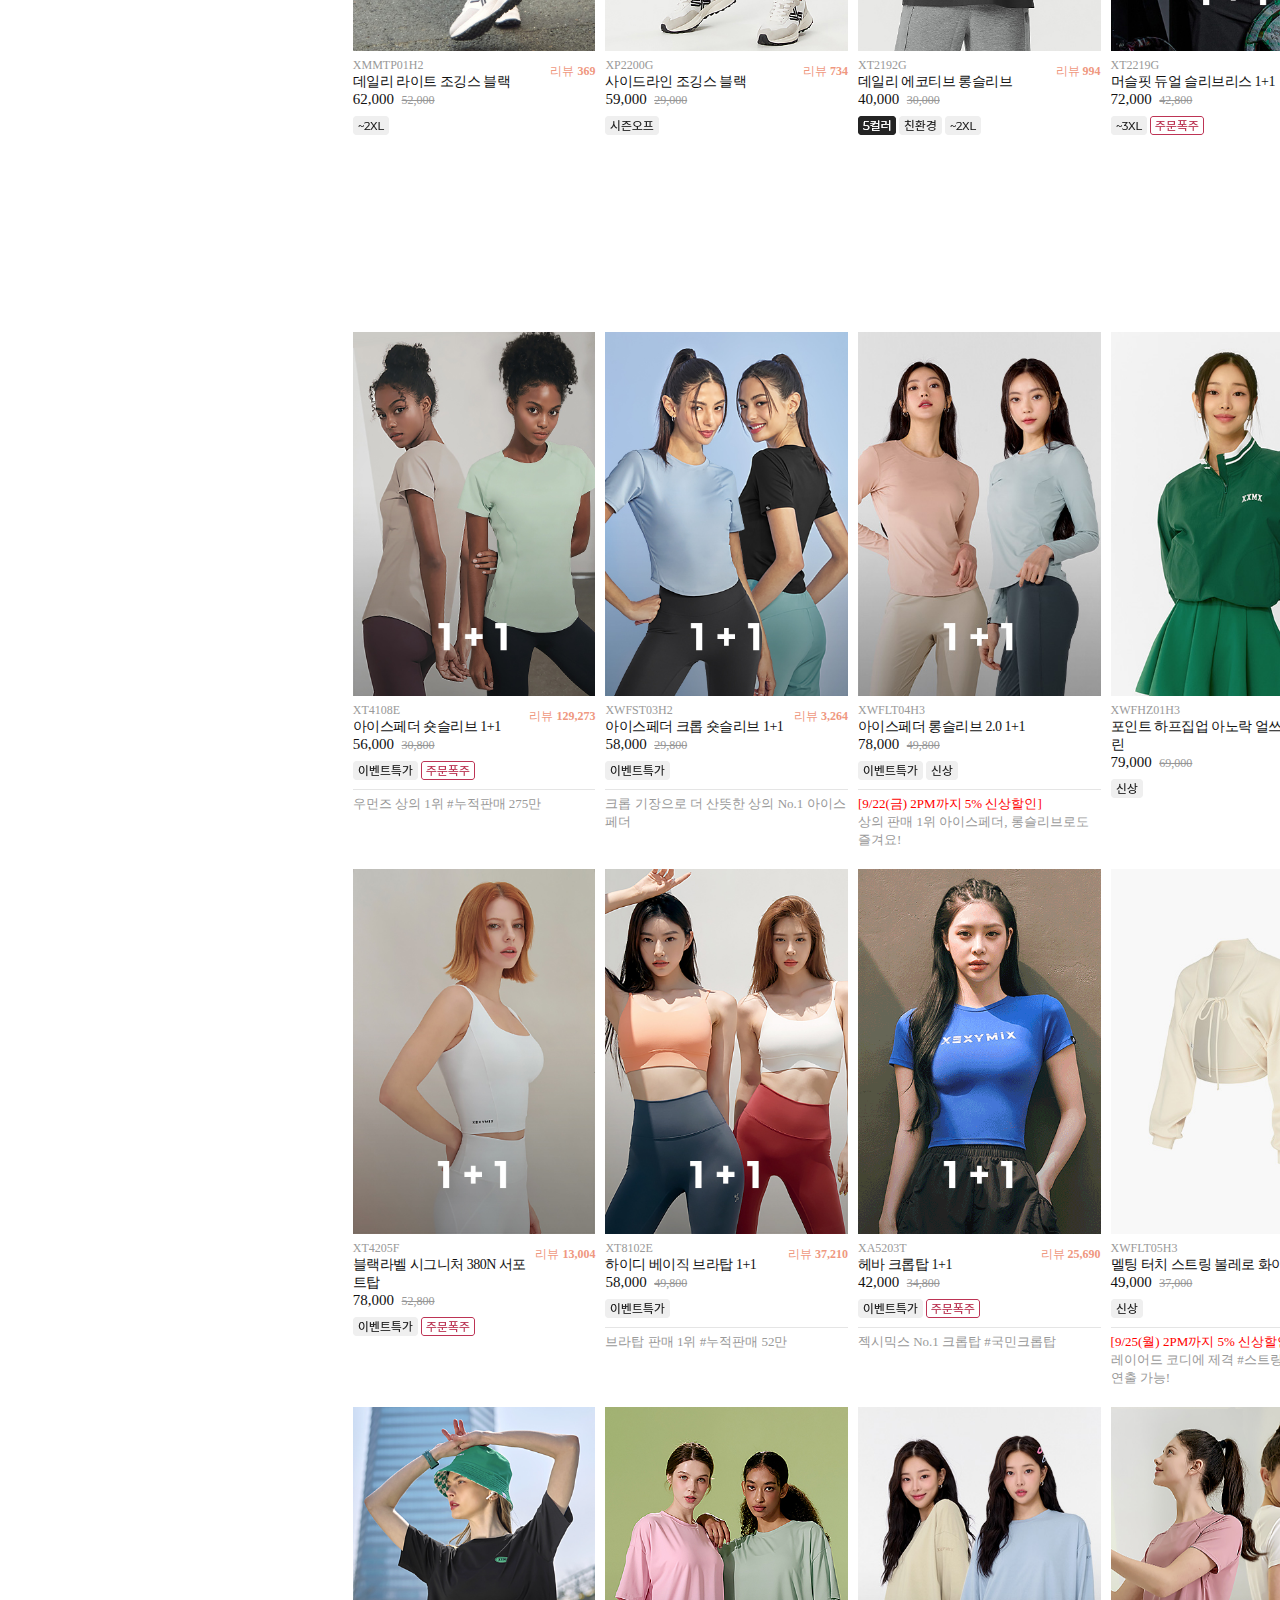
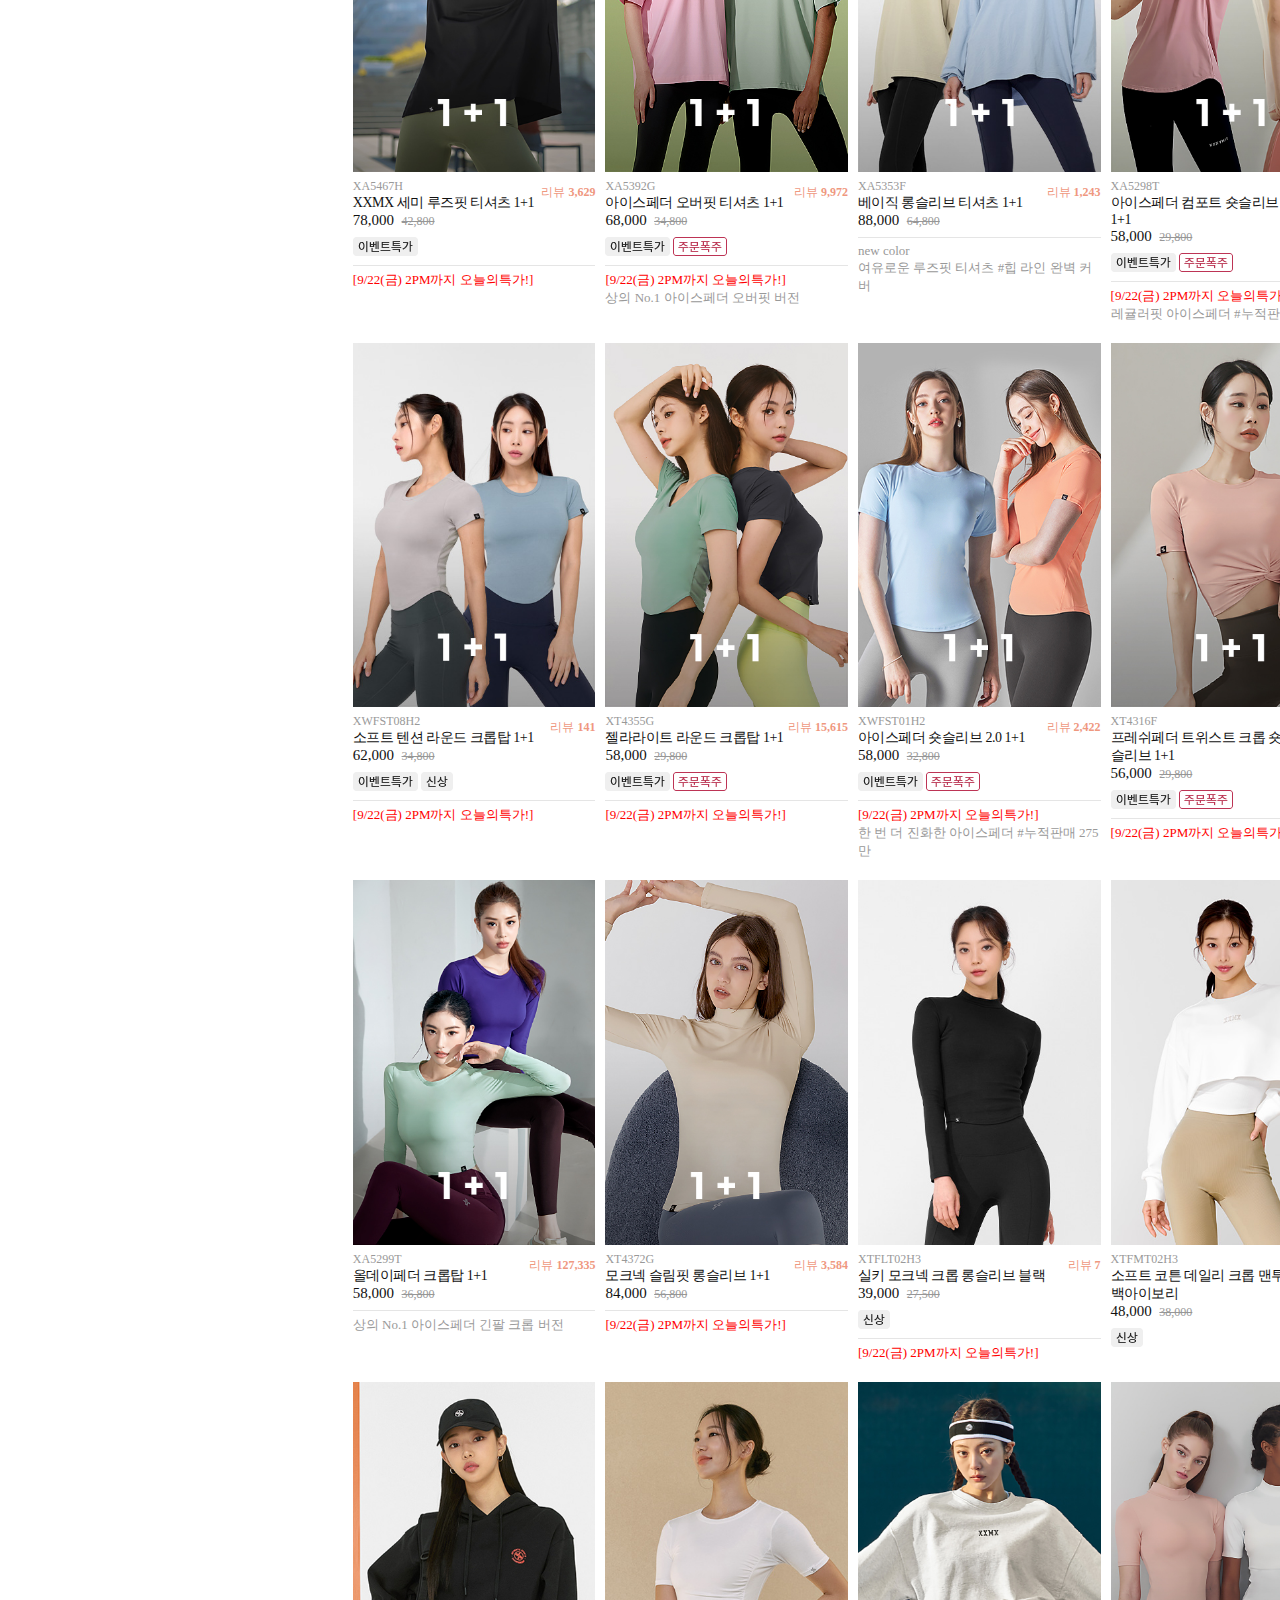
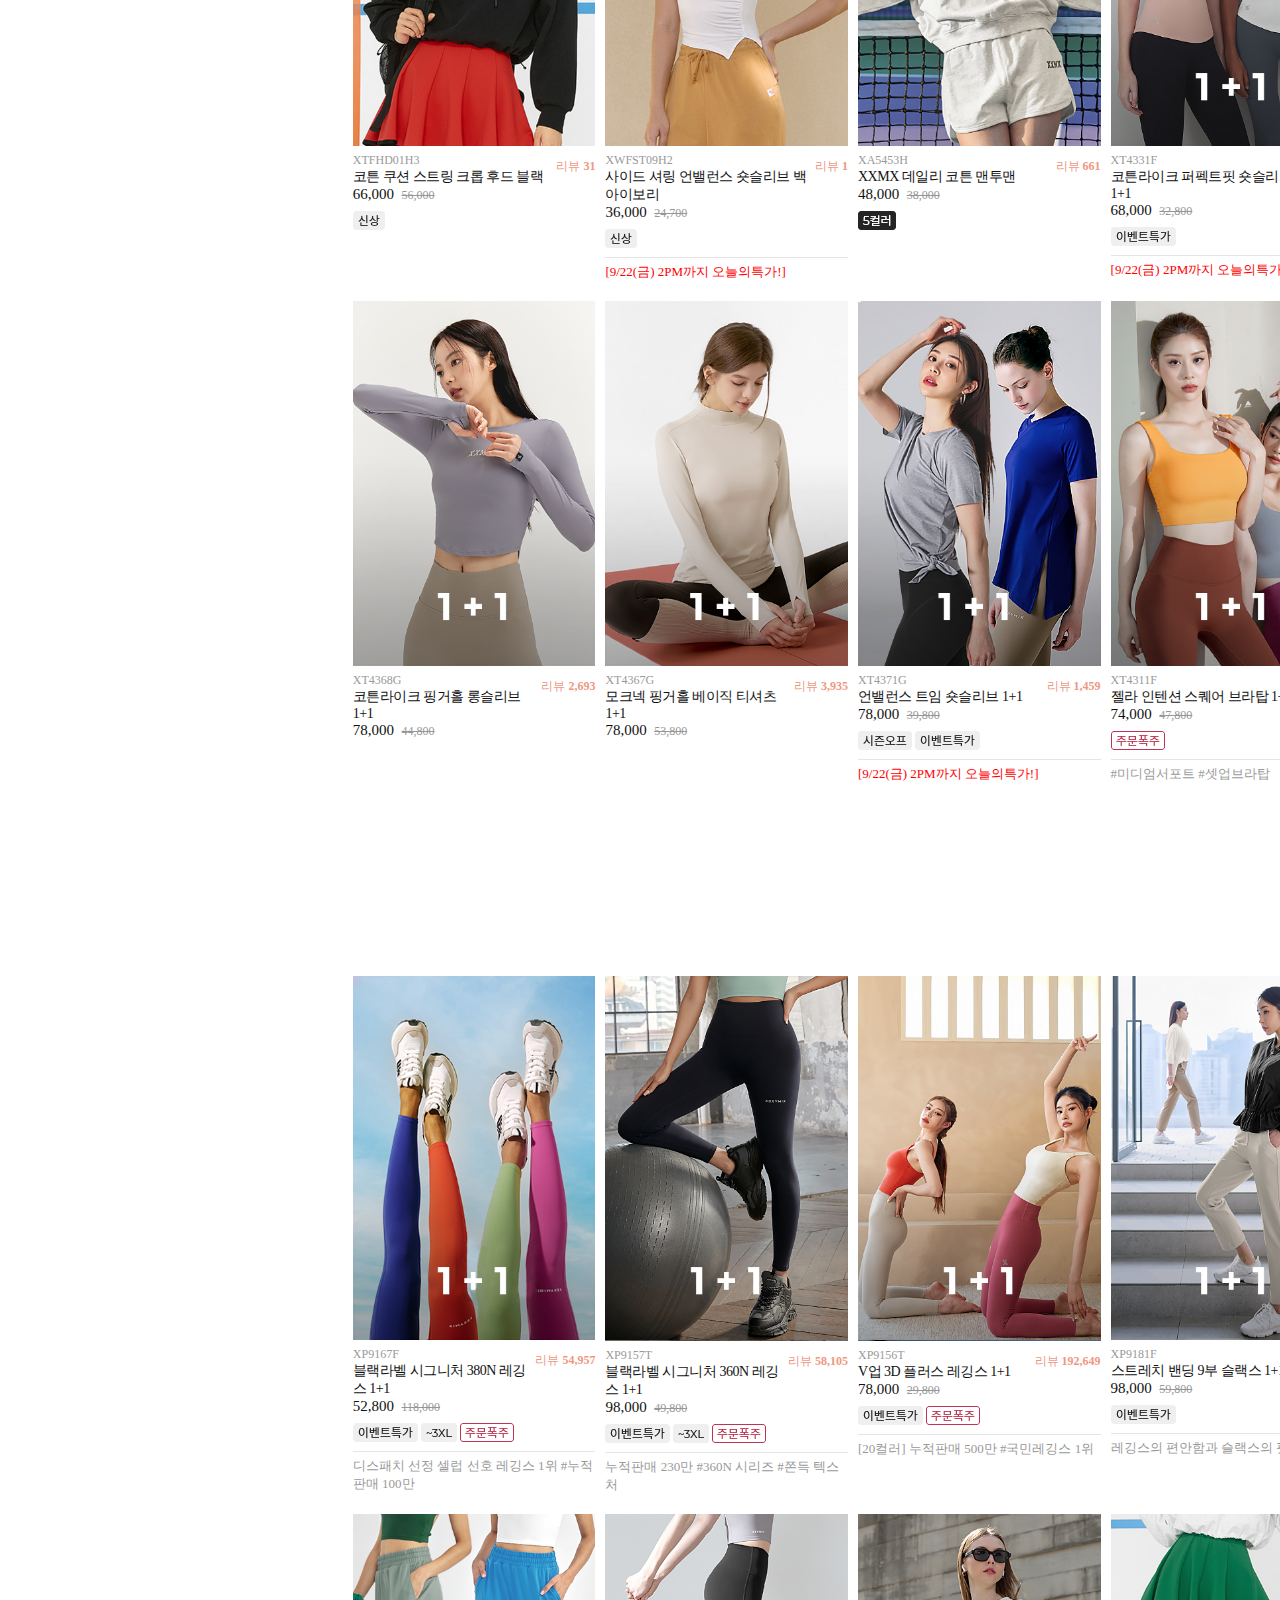
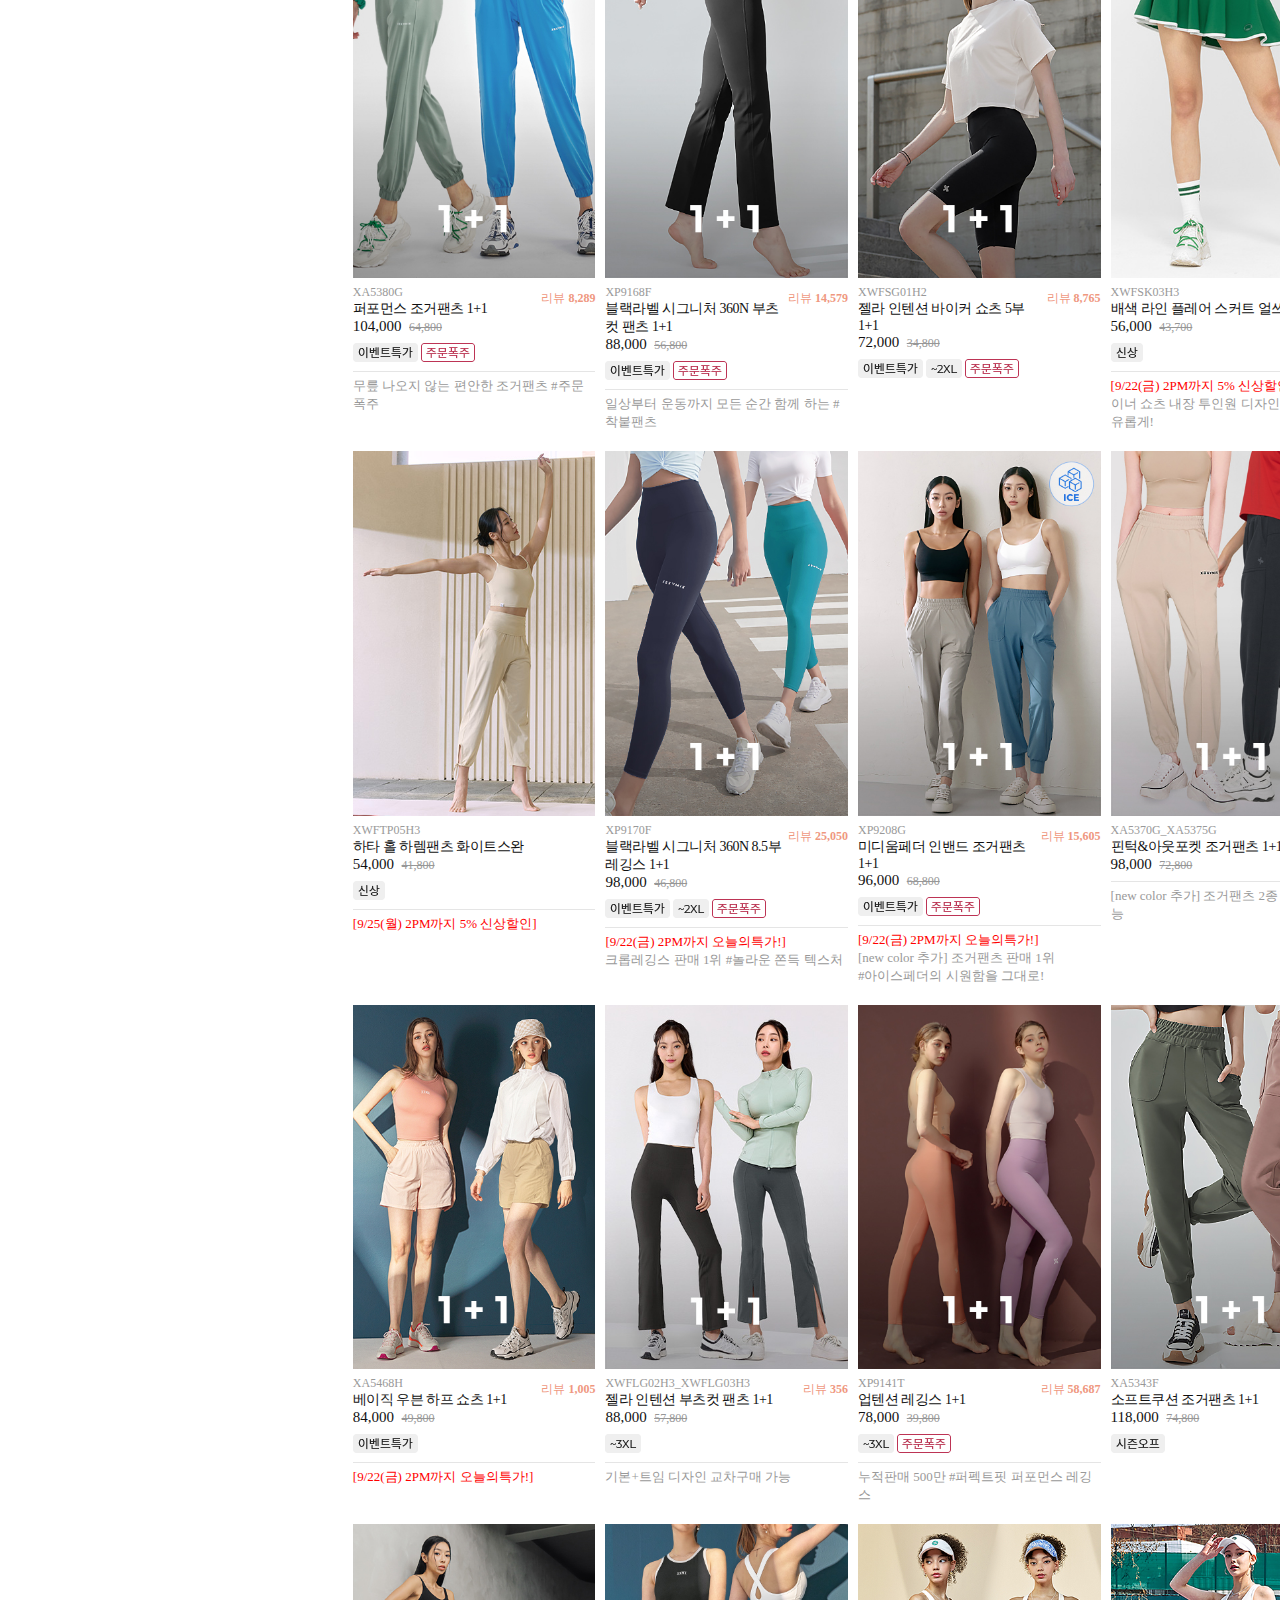
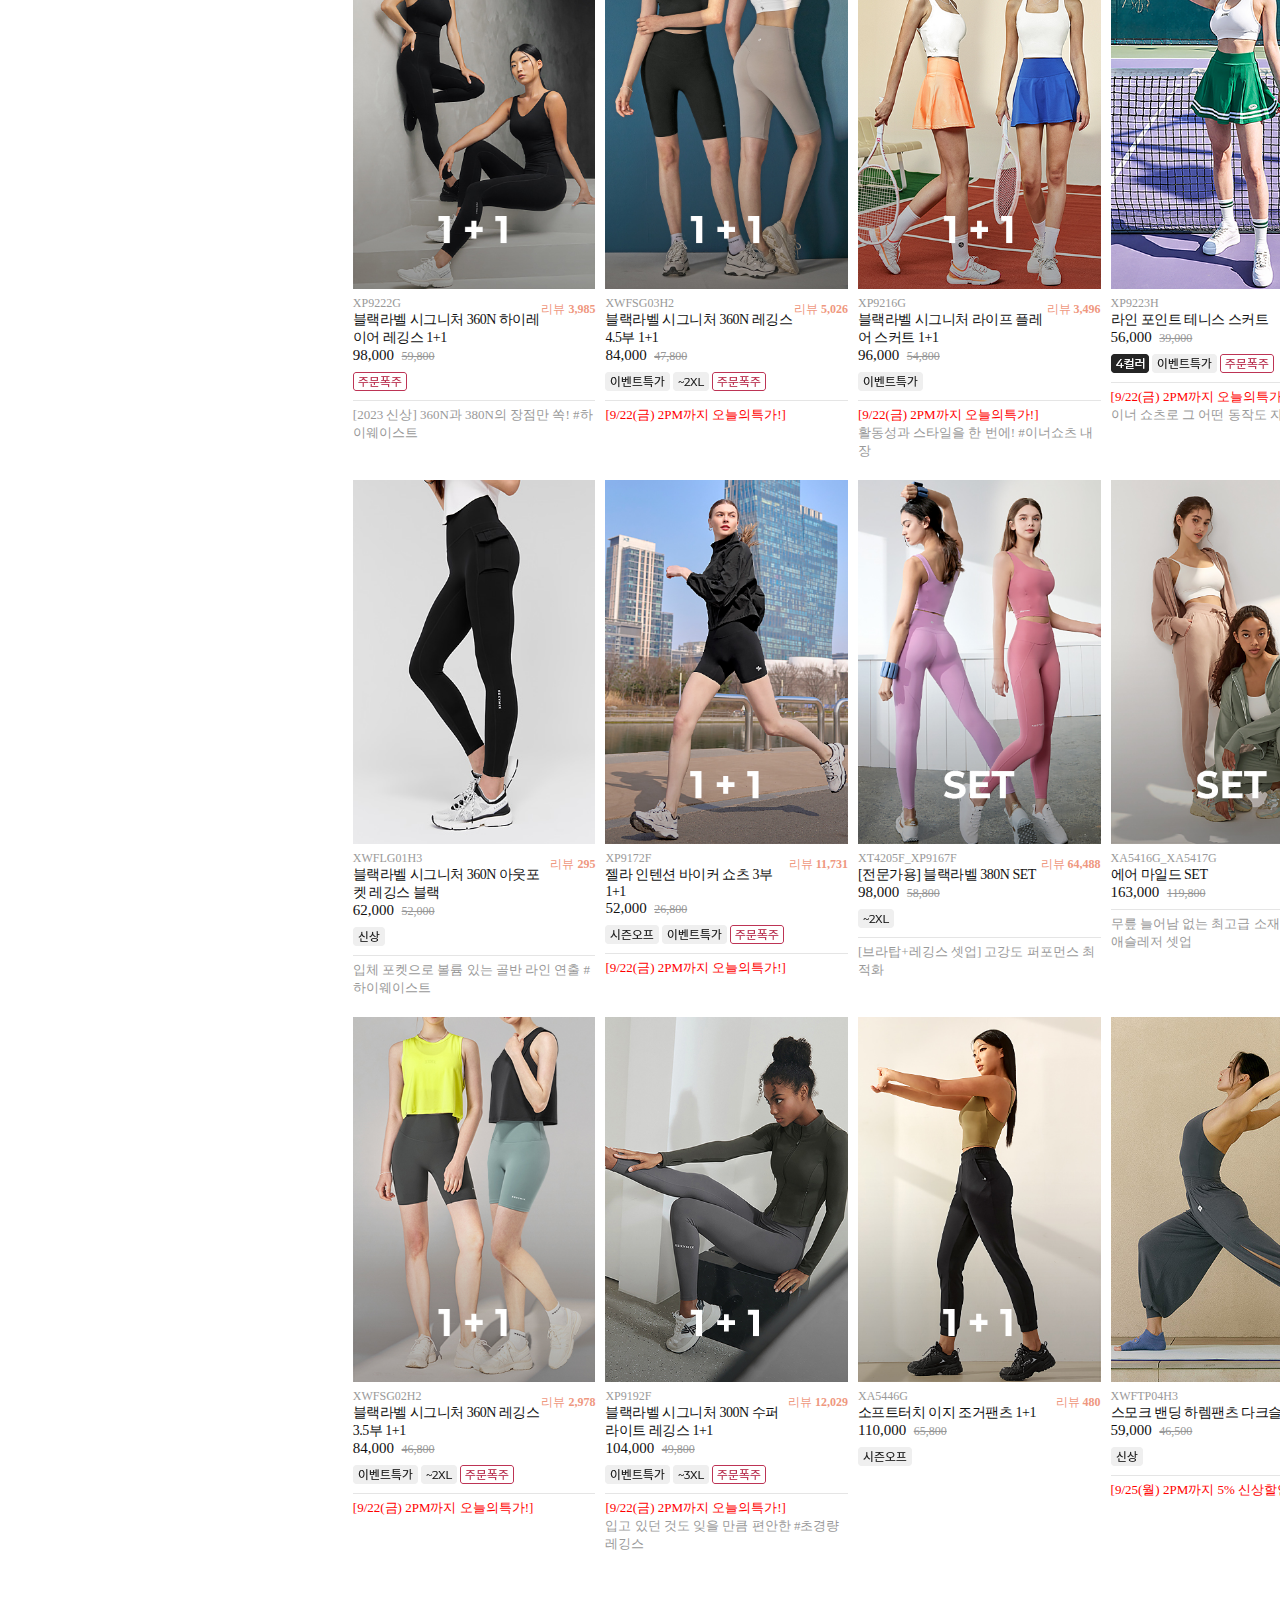
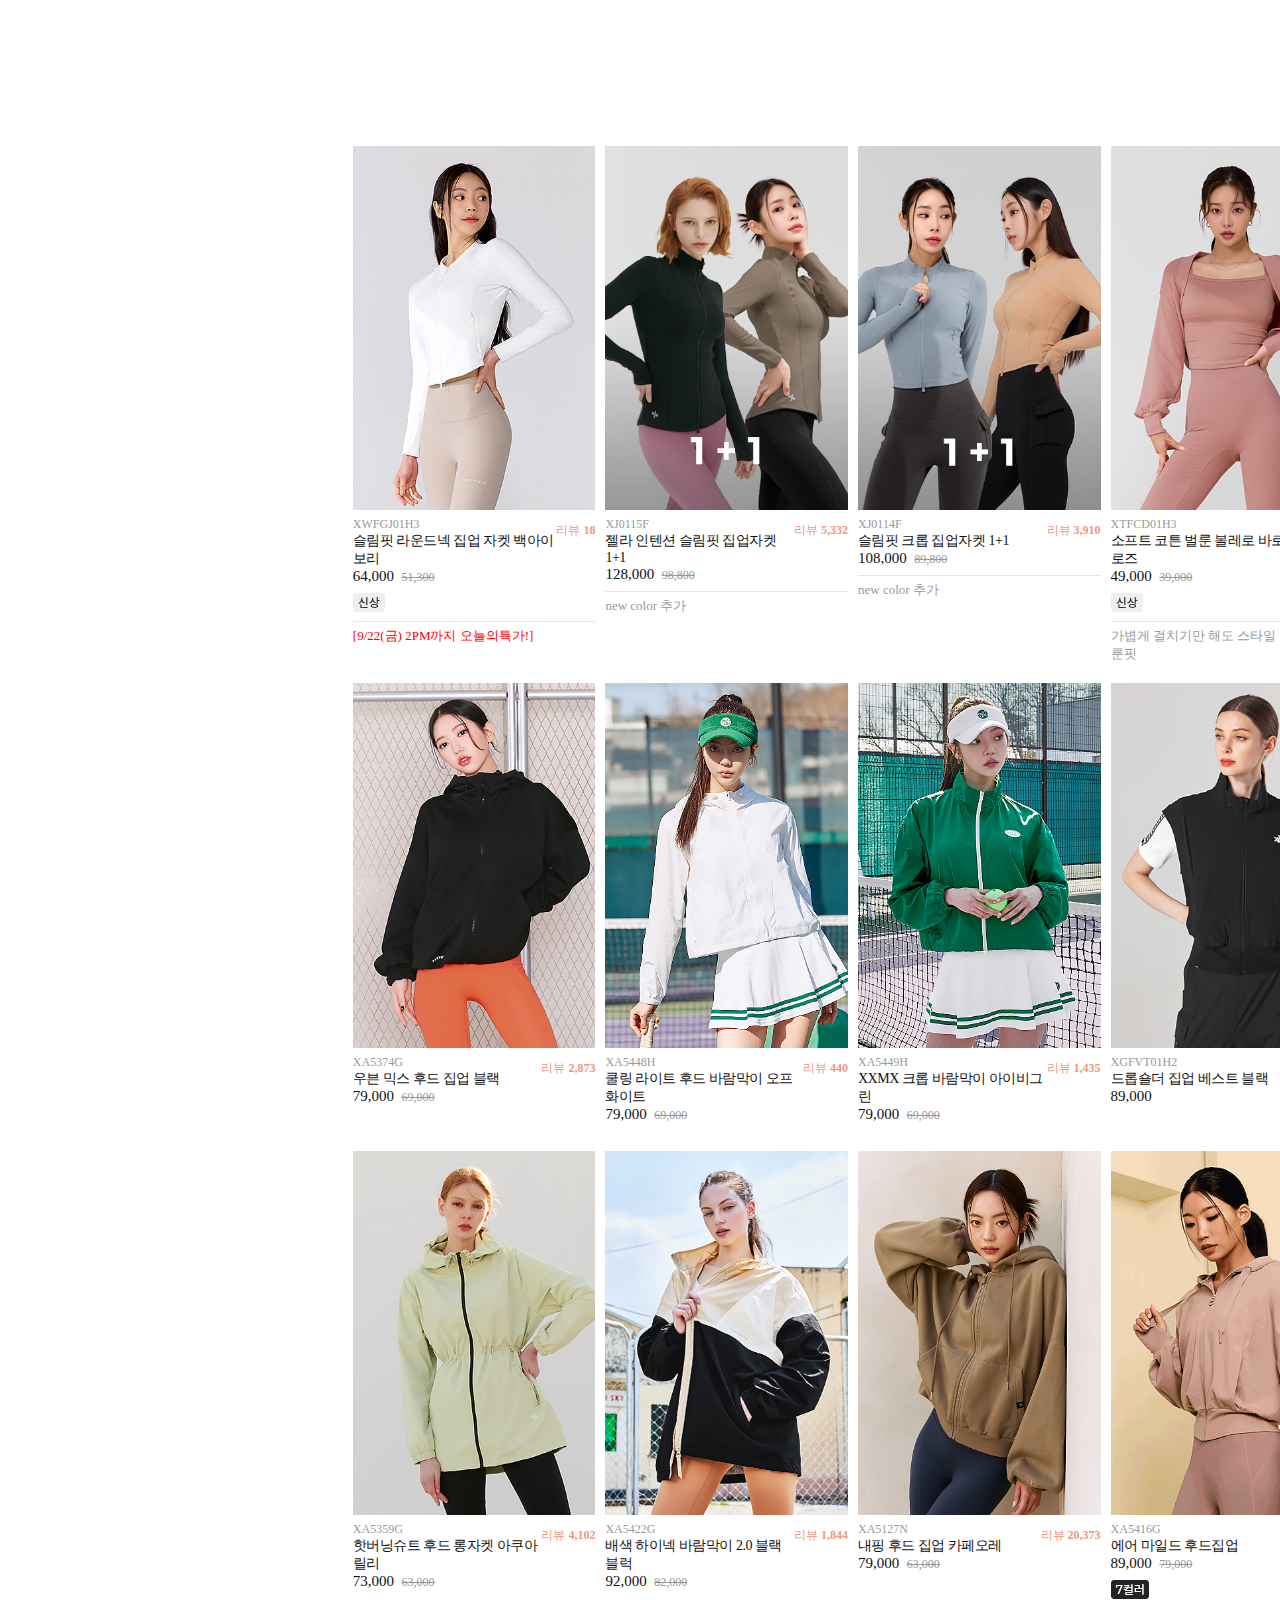
==== commit 1d4145ee: "로그인 페이지 제작 완료. 회원가입 페이지 제작 중" ====
--- a/index.html
+++ b/index.html
@@ -48,7 +48,7 @@
                         </a>
                     </li><!--login-->
                     <li>
-                        <a href="">
+                        <a href="./join.html">
                             <svg xmlns="http://www.w3.org/2000/svg" width="28" height="28" viewBox="0 0 28 28">
                                 <g data-name="*ic_header_recent">
                                     <path data-name="Rectangle 2075" style="opacity:.5;fill:none" d="M0 0h28v28H0z"/>
